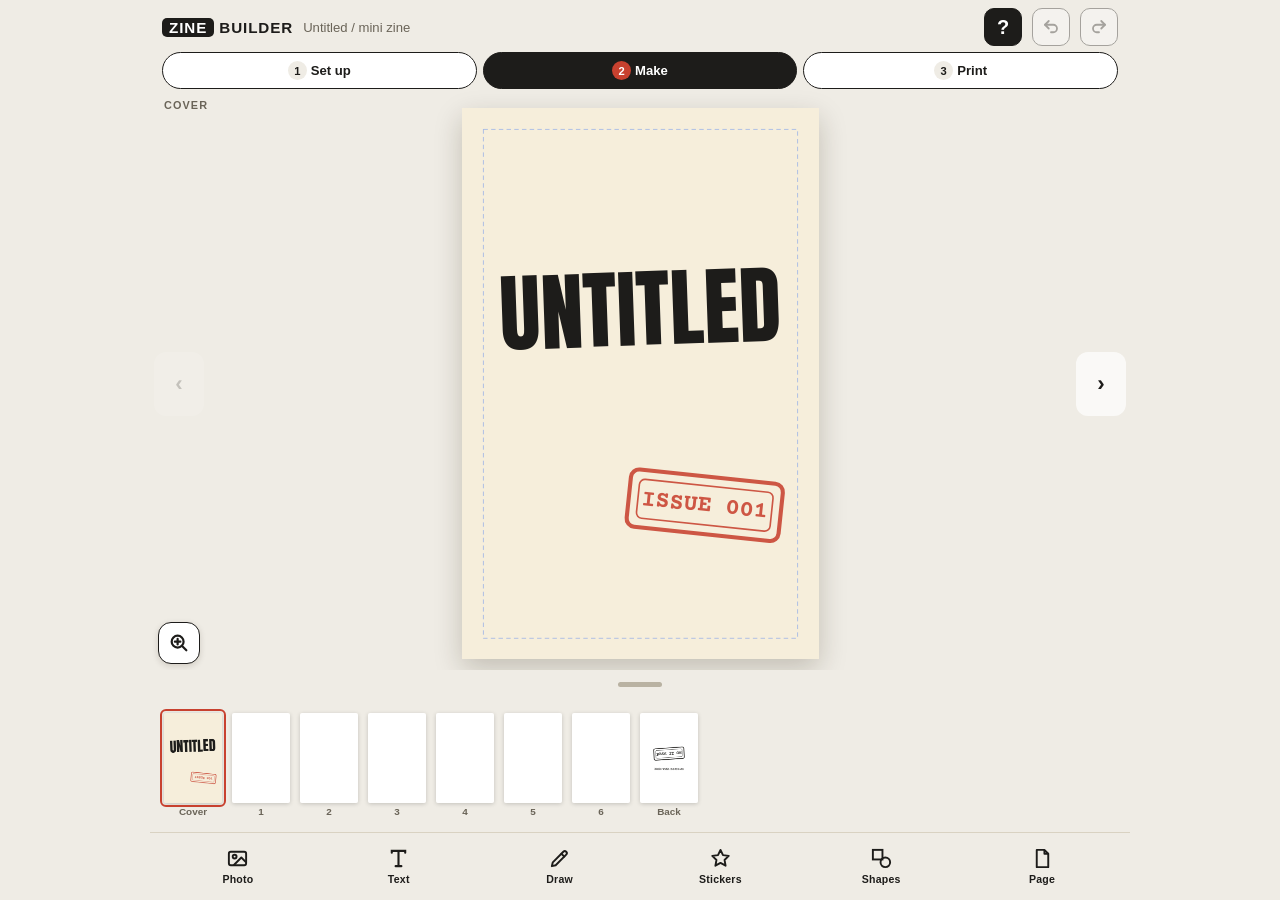
==== index.html @ a60e5468 "Zine: console grip, zoom, preflight sheet Co-Authored-By: Claude Sonnet 5.5 <noreply@anthropic.com> " ====
<!DOCTYPE html>
<html lang="en">
<head>
<meta charset="UTF-8">
<meta name="viewport" content="width=device-width, initial-scale=1.0, maximum-scale=1.0, viewport-fit=cover">
<title>Zine Builder: NOCIV.CO</title>
<meta name="description" content="Make a zine on your phone. Photos, words, drawings, stickers. Print it on one sheet and fold it, or make a stapled booklet. Free from NOCIV.CO.">
<style>
  @font-face { font-family: 'ZMarker'; src: url('fonts/permanentmarker.woff') format('woff'); font-display: swap; }
  @font-face { font-family: 'ZElite'; src: url('fonts/specialelite.woff') format('woff'); font-display: swap; }
  @font-face { font-family: 'ZCourier'; src: url('fonts/courierprime.woff') format('woff'); font-weight: 700; font-display: swap; }
  @font-face { font-family: 'ZRock'; src: url('fonts/rocksalt.woff') format('woff'); font-display: swap; }
  @font-face { font-family: 'ZAnton'; src: url('fonts/anton.woff') format('woff'); font-display: swap; }
  @font-face { font-family: 'ZBungee'; src: url('fonts/bungee.woff') format('woff'); font-display: swap; }
  @font-face { font-family: 'ZShrik'; src: url('fonts/shrikhand.woff') format('woff'); font-display: swap; }
  @font-face { font-family: 'ZAbril'; src: url('fonts/abrilfatface.woff') format('woff'); font-display: swap; }
  :root { --paper: #efece5; --note: #f8f4e8; --ink: #1d1c1a; --soft: #6a6458; --line: #d9d2c2; --red: #c8412f; --sel: #2d6cf6; }
  * { box-sizing: border-box; -webkit-tap-highlight-color: transparent; }
  html, body { margin: 0; height: 100%; overflow: hidden; background: var(--paper); color: var(--ink); }
  html { touch-action: pan-x pan-y; }
  body { font-family: -apple-system, BlinkMacSystemFont, "Helvetica Neue", Arial, sans-serif; -webkit-text-size-adjust: 100%; }
  button, input, textarea, select { font: inherit; color: inherit; }
  #app { display: flex; flex-direction: column; height: 100vh; height: 100dvh; max-width: 980px; margin: 0 auto; }

  header { display: flex; align-items: center; gap: 10px; padding: 8px 12px 6px; padding-top: max(8px, env(safe-area-inset-top)); }
  .brand { font-weight: 900; letter-spacing: .06em; font-size: 0.95rem; white-space: nowrap; }
  .brand span { background: var(--ink); color: #fff; padding: 1px 7px; border-radius: 5px; margin-right: 5px; }
  .ttl { flex: 1; min-width: 0; font-size: 0.82rem; color: var(--soft); white-space: nowrap; overflow: hidden; text-overflow: ellipsis; }
  .ic { width: 38px; height: 38px; border-radius: 10px; border: 1.5px solid var(--ink); background: #fff; display: grid; place-items: center; cursor: pointer; padding: 0; }
  .ic:disabled { opacity: .35; }
  .ic.q { font-weight: 900; font-size: 1.25rem; line-height: 1; background: var(--ink); color: #fff; }
  /* Learn: full screen help, opens from the ? at the top */
  .learn { position: fixed; inset: 0; z-index: 10000; background: var(--paper); display: flex; flex-direction: column; padding-top: env(safe-area-inset-top); }
  .learn[hidden] { display: none; }
  .lhead { display: flex; align-items: center; justify-content: space-between; gap: 10px; padding: 10px 14px; }
  .lhead h2 { margin: 0; font-size: 1.1rem; font-weight: 900; letter-spacing: .04em; text-transform: uppercase; }
  .lclose { border: 2px solid var(--ink); background: var(--ink); color: #fff; font-weight: 900; padding: 9px 16px; cursor: pointer; text-transform: uppercase; letter-spacing: .04em; }
  .ltabs { display: flex; gap: 6px; overflow-x: auto; padding: 0 14px 10px; scrollbar-width: none; }
  .ltabs::-webkit-scrollbar { display: none; }
  .ltabs button { flex: none; border: 1.5px solid var(--ink); background: #fff; border-radius: 999px; padding: 9px 14px; font-weight: 800; font-size: 0.85rem; cursor: pointer; white-space: nowrap; }
  .ltabs button[aria-selected="true"] { background: var(--ink); color: #fff; }
  .lbody { flex: 1; min-height: 0; overflow-y: auto; padding: 0 14px 24px; }
  .lbody .card { margin-bottom: 0; }
  .lbody h3 { margin: 0 0 6px; }
  .lbody .big { margin-top: 12px; }
  .ic svg { width: 18px; height: 18px; }

  .tabs { display: grid; grid-template-columns: repeat(3, 1fr); gap: 6px; padding: 0 12px 8px; }
  .tab { border: 1.5px solid var(--ink); background: #fff; border-radius: 999px; padding: 8px 4px; font-weight: 800; font-size: 0.82rem; cursor: pointer; }
  .tab b { display: inline-grid; place-items: center; width: 19px; height: 19px; border-radius: 50%; background: var(--paper); font-size: 0.7rem; margin-right: 4px; }
  .tab[aria-selected="true"] { background: var(--ink); color: #fff; }
  .tab[aria-selected="true"] b { background: var(--red); color: #fff; }

  .toolbar { display: grid; grid-template-columns: repeat(6, 1fr); gap: 5px; padding: 6px 10px 8px; padding-bottom: max(8px, env(safe-area-inset-bottom)); border-top: 1.5px solid var(--line); }
  .toolbar::-webkit-scrollbar, .row::-webkit-scrollbar, .thumbs::-webkit-scrollbar, .gmid::-webkit-scrollbar { display: none; }
  .tool { min-width: 0; display: flex; flex-direction: column; align-items: center; gap: 3px; padding: 7px 2px 6px; border-radius: 12px; border: 1.5px solid transparent; background: none; cursor: pointer; font-size: 0.66rem; font-weight: 800; letter-spacing: .02em; white-space: nowrap; }
  .tool svg { width: 23px; height: 23px; }
  .tool[aria-expanded="true"] { border-color: var(--ink); background: var(--ink); color: #fff; }

  /* the dock: same height whether it shows pages or a tool, so the page never jumps */
  .dock { flex: none; height: 134px; position: relative; }
  .drawer { position: absolute; inset: 0 8px 4px; background: var(--note); border-radius: 14px; box-shadow: 0 3px 12px rgba(40,30,10,.10); display: flex; flex-direction: column; overflow: hidden; }
  .drawer[hidden], .thumbs[hidden] { display: none; }
  .gbar { flex: none; display: flex; align-items: center; gap: 6px; padding: 8px 8px 6px; border-bottom: 1.5px dashed rgba(29,28,26,.22); }
  .gmid { flex: 1; min-width: 0; display: flex; gap: 6px; overflow-x: auto; scrollbar-width: none; }
  .gbtn { flex: none; border: 1.5px solid var(--ink); background: #fff; border-radius: 999px; padding: 6px 11px; font-weight: 800; font-size: 0.8rem; cursor: pointer; white-space: nowrap; }
  .gbtn i { font-style: normal; font-size: 0.62rem; margin-left: 2px; display: inline-block; transition: transform .15s; }
  .gbtn[aria-expanded="true"] { background: var(--ink); color: #fff; }
  .gbtn[aria-expanded="true"] i { transform: rotate(180deg); }
  .gttl { flex: 1; min-width: 0; font-size: 0.72rem; font-weight: 900; letter-spacing: .1em; text-transform: uppercase; padding-left: 4px; white-space: nowrap; overflow: hidden; text-overflow: ellipsis; }
  .gic { flex: none; width: 34px; height: 34px; border-radius: 50%; border: 1.5px solid var(--ink); background: #fff; display: grid; place-items: center; cursor: pointer; padding: 0; font-weight: 900; font-size: 0.95rem; }
  .gic.go { background: var(--red); border-color: var(--red); color: #fff; }
  .gic.warn { border-color: var(--red); color: var(--red); }
  .gic svg { width: 17px; height: 17px; }
  .gbody { flex: 1; min-height: 0; display: flex; flex-direction: column; justify-content: center; }
  .gbody .row { padding: 2px 12px; }
  .gbody .dlabel { margin: 5px 0 0; text-transform: none; letter-spacing: 0; font-weight: 700; font-size: 0.74rem; }
  .dlabel { font-size: 0.66rem; font-weight: 800; letter-spacing: .1em; text-transform: uppercase; color: var(--soft); padding: 0 12px; margin: 2px 0 5px; }
  .row { display: flex; gap: 7px; overflow-x: auto; padding: 0 12px 8px; scrollbar-width: none; align-items: center; }
  .chip { flex: none; border: 1.5px solid var(--ink); background: #fff; border-radius: 999px; padding: 8px 13px; font-weight: 700; font-size: 0.84rem; cursor: pointer; white-space: nowrap; }
  .chip[aria-pressed="true"] { background: var(--ink); color: #fff; }
  .chip.go { background: var(--red); border-color: var(--red); color: #fff; }
  .chip.warn { border-color: var(--red); color: var(--red); }
  .dot { flex: none; width: 34px; height: 34px; border-radius: 50%; border: 2px solid #fff; box-shadow: 0 0 0 1.5px var(--line); cursor: pointer; padding: 0; }
  .dot[aria-pressed="true"] { box-shadow: 0 0 0 2.5px var(--ink); }
  .dot.custom { position: relative; overflow: hidden; background: conic-gradient(red, yellow, lime, cyan, blue, magenta, red); }
  .dot.custom input { position: absolute; inset: 0; opacity: 0; width: 100%; height: 100%; cursor: pointer; }
  .tile { flex: none; width: 66px; height: 66px; border-radius: 12px; border: 1.5px solid var(--line); background: #fff; display: grid; place-items: center; cursor: pointer; padding: 4px; }
  .tile canvas { width: 56px; height: 56px; }
  .tile[aria-pressed="true"] { border-color: var(--ink); }
  .ta { margin: 0 12px; display: block; width: calc(100% - 24px); height: 66px; min-height: 0; resize: none; border: 1.5px solid var(--ink); border-radius: 10px; padding: 9px 11px; font-size: 16px; background: #fff; }
  .wide-in { width: 230px !important; }
  .lbl-in { flex: none; width: 150px; border: 1.5px solid var(--ink); border-radius: 999px; padding: 7px 12px; font-size: 16px; background: #fff; }

  .stage { flex: 1; min-height: 0; position: relative; display: grid; place-items: center; padding: 6px 46px; }
  .pagewrap { position: relative; touch-action: none; box-shadow: 0 10px 28px rgba(40,30,10,.22); border-radius: 2px; background: #fff; }
  .pagewrap canvas { display: block; width: 100%; height: 100%; }
  .nav { position: absolute; top: 50%; transform: translateY(-50%); width: 38px; height: 64px; border: none; background: rgba(255,255,255,.7); border-radius: 12px; cursor: pointer; font-size: 1.4rem; font-weight: 900; color: var(--ink); }
  .nav:disabled { opacity: .2; }
  .nav.prev { left: 4px; } .nav.next { right: 4px; }
  .pname { position: absolute; top: 2px; left: 14px; font-size: 0.68rem; font-weight: 800; letter-spacing: .1em; color: var(--soft); text-transform: uppercase; }
  #sel { position: absolute; border: 1.5px dashed var(--sel); pointer-events: none; transform-origin: center; }
  #sel[hidden] { display: none; }
  #sel i { position: absolute; width: 26px; height: 26px; border-radius: 50%; background: #fff; border: 2px solid var(--sel); pointer-events: auto; touch-action: none; }
  #sel .hs { right: -14px; bottom: -14px; cursor: nwse-resize; }
  #sel .hr { left: 50%; top: -40px; margin-left: -13px; cursor: grab; }
  #sel .hr::after { content: ''; position: absolute; left: 11px; top: 24px; width: 1.5px; height: 14px; background: var(--sel); }
  .drawing .pagewrap { outline: 3px solid var(--red); }

  .thumbs { position: absolute; inset: 0; display: flex; align-items: center; gap: 10px; overflow-x: auto; padding: 0 14px; scrollbar-width: none; }
  .th { flex: none; display: flex; flex-direction: column; align-items: center; gap: 3px; cursor: pointer; border: none; background: none; padding: 0; }
  .th canvas { width: 58px; height: auto; max-height: 96px; border-radius: 2px; box-shadow: 0 1px 4px rgba(0,0,0,.18); outline: 2px solid transparent; outline-offset: 2px; }
  .th[aria-current="true"] canvas { outline-color: var(--red); }
  .th span { font-size: 0.62rem; font-weight: 800; color: var(--soft); }

  .panel { flex: 1; min-height: 0; overflow-y: auto; padding: 4px 12px 30px; }
  .card { background: var(--note); border-radius: 14px; padding: 16px; margin-bottom: 14px; box-shadow: 0 3px 12px rgba(40,30,10,.08); }
  .card h3 { margin: 0 0 10px; font-size: 0.85rem; letter-spacing: .08em; text-transform: uppercase; }
  .fmt { display: grid; gap: 10px; }
  .fmtbtn { text-align: left; border: 1.5px solid var(--line); background: #fff; border-radius: 12px; padding: 12px 14px; cursor: pointer; }
  .fmtbtn b { display: block; font-size: 0.95rem; }
  .fmtbtn span { font-size: 0.84rem; color: var(--soft); }
  .fmtbtn[aria-pressed="true"] { border-color: var(--ink); box-shadow: inset 0 0 0 1.5px var(--ink); }
  .field { margin-top: 10px; }
  .field label { display: block; font-size: 0.75rem; font-weight: 800; margin-bottom: 4px; }
  .field input { width: 100%; border: 1.5px solid var(--ink); border-radius: 10px; padding: 10px 12px; font-size: 16px; background: #fff; }
  .wide { display: flex; flex-wrap: wrap; gap: 8px; margin-top: 10px; }
  .big { width: 100%; border: none; border-radius: 12px; background: var(--red); color: #fff; font-weight: 900; letter-spacing: .06em; padding: 15px; font-size: 0.95rem; cursor: pointer; text-transform: uppercase; margin-top: 10px; box-shadow: 0 4px 12px rgba(200,65,47,.25); }
  .big:disabled { opacity: .55; }
  .muted { font-size: 0.84rem; color: var(--soft); line-height: 1.45; }
  .lulusteps a { color: var(--ink); font-weight: 700; }
  ol.steps { padding-left: 20px; margin: 6px 0 0; font-size: 0.9rem; line-height: 1.45; }
  ol.steps li { margin-bottom: 7px; }
  .bfig { display: block; width: 100%; height: auto; margin: 12px 0 6px; border-radius: 10px; }
  .bind[hidden] { display: none; }
  #bindTabs { margin-top: 6px; }
  .sheets { display: grid; gap: 10px; }
  .sheets figure { margin: 0; }
  .sheets canvas { width: 100%; height: auto; background: #fff; box-shadow: 0 2px 8px rgba(0,0,0,.15); }
  .sheets figcaption { font-size: 0.75rem; font-weight: 800; color: var(--soft); margin-top: 4px; }
  .file { display: flex; align-items: center; gap: 10px; background: #fff; border: 1px solid var(--line); border-radius: 10px; padding: 8px 8px 8px 12px; margin-top: 8px; }
  .file span { flex: 1; font-size: 0.88rem; font-weight: 700; }
  .file button { border: none; border-radius: 8px; background: var(--ink); color: #fff; font-weight: 900; font-size: 0.78rem; padding: 10px 14px; cursor: pointer; text-transform: uppercase; }
  .toast { position: fixed; left: 50%; bottom: 90px; transform: translateX(-50%); background: var(--ink); color: #fff; padding: 9px 16px; border-radius: 999px; font-size: 0.85rem; font-weight: 700; z-index: 20; pointer-events: none; }
  [hidden] { display: none !important; }
  @media (min-width: 760px) { .stage { padding: 10px 70px; } .nav { width: 50px; } }




/*NV-CSS-START nociv shared: console grip, slide-up sheets, press feel (one source, copied into each tool)*/
:root{--nv-ease:cubic-bezier(.2,.8,.2,1);--nv-spring:cubic-bezier(.34,1.4,.5,1)}
.nv-grip{position:sticky;top:0;z-index:6;height:28px;flex:none;display:grid;place-items:center;touch-action:none;cursor:grab;background:inherit;-webkit-tap-highlight-color:transparent}
.nv-grip::before{content:"";width:44px;height:5px;border-radius:3px;background:#b9b2a2;transition:transform .2s var(--nv-spring),background .2s}
.nv-grip:active::before{transform:scaleX(1.25);background:#1a1a1a}
.nv-sheet{position:fixed;inset:0;z-index:20000;display:flex;flex-direction:column;justify-content:flex-end;pointer-events:none}
.nv-sheet .nv-scrim{position:absolute;inset:0;background:rgba(20,18,12,.38);opacity:0;transition:opacity .25s}
.nv-sheet .nv-card{position:relative;background:#f8f4e8;color:#1a1a1a;border-top:3px solid #1a1a1a;border-radius:22px 22px 0 0;padding:6px 16px calc(18px + env(safe-area-inset-bottom));max-height:86dvh;overflow-y:auto;overscroll-behavior:contain;transform:translateY(105%);transition:transform .4s var(--nv-spring);box-shadow:0 -10px 30px rgba(0,0,0,.22);font-family:inherit}
.nv-sheet.on{pointer-events:auto}.nv-sheet.on .nv-scrim{opacity:1}.nv-sheet.on .nv-card{transform:none}
.nv-sheet .nv-grab{width:44px;height:5px;border-radius:3px;background:#b9b2a2;margin:6px auto 10px;touch-action:none}
.nv-sheet h3{margin:0 0 10px;font-size:1.05rem;letter-spacing:.08em;text-transform:uppercase}
.nv-row{display:flex;flex-wrap:wrap;gap:8px 10px;align-items:flex-start;padding:10px 0;border-top:1.5px dashed rgba(29,28,26,.2)}
.nv-row:first-of-type{border-top:0}
.nv-row i{flex:none;width:22px;height:22px;border-radius:50%;display:grid;place-items:center;font-style:normal;font-weight:900;font-size:.8rem;color:#fff;background:#3f8a4a}
.nv-row.warn i{background:#c8412f}
.nv-row div{flex:1 1 calc(100% - 40px);min-width:0;font-size:.9rem;line-height:1.35}
.nv-row button{flex:none;margin-left:32px;width:auto!important;padding:8px 12px!important;font-size:.8rem!important;font-weight:900;border:2px solid #1a1a1a;background:#fff;color:#1a1a1a;cursor:pointer}
@media (prefers-reduced-motion:reduce){.nv-sheet .nv-card,.nv-grip::before{transition:none}}
/*NV-CSS-END*/

/*NV-ZINE-CSS-START*/
#nvdock{flex:none;background:var(--paper);position:relative}
#nvdock .nv-grip{background:var(--paper)}
#nvdock .dock{transition:height .42s var(--nv-spring),opacity .25s;overflow:hidden}
#nvdock .toolbar{transition:max-height .42s var(--nv-spring),padding .42s var(--nv-spring),opacity .25s;max-height:110px;overflow:hidden}
html.cdown #nvdock .dock{height:0;opacity:0;pointer-events:none}
html.cdown #nvdock .toolbar{max-height:0;padding-top:0;padding-bottom:0;opacity:0;border-top-width:0;pointer-events:none}
.pagewrap{transition:transform .38s var(--nv-ease)}
.stage.nvz{overflow:hidden}
#nvZoom{position:absolute;left:8px;bottom:6px;z-index:5;width:42px;height:42px;border-radius:13px;border:1.5px solid var(--ink);background:#fff;color:var(--ink);display:grid;place-items:center;padding:0;cursor:pointer;box-shadow:0 2px 6px rgba(40,30,10,.15);transition:transform .18s var(--nv-spring)}
#nvZoom:active{transform:scale(.9)}#nvZoom svg{width:22px;height:22px}
/*NV-ZINE-CSS-END*/

</style>
</head>
<body>
<div id="app">
  <header>
    <div class="brand"><span>ZINE</span>BUILDER</div>
    <div class="ttl" id="ttl"></div>
    <button class="ic q" id="learnBtn" aria-label="Learn: how the zine builder works" title="Learn">?</button>
    <button class="ic" id="undo" aria-label="Undo"><svg viewBox="0 0 24 24" fill="none" stroke="currentColor" stroke-width="2.4" stroke-linecap="round" stroke-linejoin="round"><path d="M9 14L4 9l5-5"/><path d="M4 9h11a5 5 0 010 10h-3"/></svg></button>
    <button class="ic" id="redo" aria-label="Redo"><svg viewBox="0 0 24 24" fill="none" stroke="currentColor" stroke-width="2.4" stroke-linecap="round" stroke-linejoin="round"><path d="M15 14l5-5-5-5"/><path d="M20 9H9a5 5 0 000 10h3"/></svg></button>
  </header>
  <div class="learn" id="learn" hidden role="dialog" aria-modal="true" aria-labelledby="learnTitle">
    <div class="lhead"><h2 id="learnTitle">How it works</h2><button class="lclose" id="learnClose" type="button">Done</button></div>
    <div class="ltabs" id="ltabs" role="tablist"></div>
    <div class="lbody" id="lbody"></div>
  </div>
  <nav class="tabs" role="tablist">
    <button class="tab" role="tab" data-step="setup" aria-selected="false"><b>1</b>Set up</button>
    <button class="tab" role="tab" data-step="make" aria-selected="true"><b>2</b>Make</button>
    <button class="tab" role="tab" data-step="print" aria-selected="false"><b>3</b>Print</button>
  </nav>

  <!-- MAKE -->
  <div id="makeView" style="display:contents">
    <div class="stage" id="stage">
      <span class="pname" id="pname"></span>
      <button class="nav prev" id="prev" aria-label="Previous page">&lsaquo;</button>
      <div class="pagewrap" id="pagewrap"><canvas id="page"></canvas><div id="sel" hidden><i class="hr" data-h="rot"></i><i class="hs" data-h="scale"></i></div></div>
      <button class="nav next" id="next" aria-label="Next page">&rsaquo;</button>
    </div>
    <div class="dock" id="dock">
      <div class="thumbs" id="thumbs"></div>
      <div class="drawer" id="drawer" hidden></div>
    </div>
    <div class="toolbar" id="toolbar"></div>
  </div>

  <!-- SET UP -->
  <div class="panel" id="setupView" hidden>
    <div class="card">
      <h3>What kind of zine?</h3>
      <div class="fmt">
        <button class="fmtbtn" data-fmt="mini"><b>Mini zine</b><span>One sheet of paper, 8 little pages, one cut, no staples. The classic.</span></button>
        <button class="fmtbtn" data-fmt="booklet"><b>Booklet</b><span>Bigger half-letter pages, folded and stapled. 8 to 24 pages.</span></button>
      </div>
      <div id="countBox" hidden>
        <div class="field"><label>Pages</label></div>
        <div class="wide" id="counts"></div>
      </div>
    </div>
    <div class="card">
      <h3>About it</h3>
      <div class="field"><label for="fTitle">Title</label><input id="fTitle" maxlength="60" placeholder="Untitled"></div>
      <div class="field"><label for="fNum">Issue number</label><input id="fNum" maxlength="10" placeholder="001"></div>
      <div class="field"><label for="fBy">By</label><input id="fBy" maxlength="60" placeholder="Your name"></div>
      <div class="field"><label for="fLink">Your link or @ (for the QR code on the back)</label><input id="fLink" maxlength="200" placeholder="@yourname or yoursite.com" autocapitalize="off" autocomplete="off"></div>
      <p class="muted">Your zine saves on this phone by itself. Save a copy to move it to another device.</p>
      <div class="wide">
        <button class="chip" id="saveCopy">Save a copy</button>
        <label class="chip" style="position:relative;overflow:hidden">Open a copy<input type="file" id="openCopy" accept=".json,application/json" style="position:absolute;inset:0;opacity:0"></label>
        <button class="chip warn" id="fresh">Start a new zine</button>
      </div>
    </div>
    <button class="big" data-goto="make">Start making &rarr;</button>
  </div>

  <!-- PRINT -->
  <div class="panel" id="printView" hidden>
    <div class="card">
      <h3>Your print sheet</h3>
      <div class="sheets" id="sheets"></div>
      <p class="muted" id="emptyWarn"></p>
    </div>
    <div class="card">
      <h3>Get the files</h3>
      <button class="big" id="make">Make my PDF</button>
      <p class="muted" id="working" hidden>Putting your pages together...</p>
      <div id="files"></div>
      <p class="muted">Print at <b>100%</b> or <b>Actual size</b>, not "Fit to page".</p>
    </div>
    <div class="card">
      <h3>Each page as its own file</h3>
      <p class="muted">PNG pictures at 300 dots per inch. Good for posting, sharing, or a print shop. Want just the cover? Save the cover.</p>
      <div id="pageFiles"></div>
      <button class="big" id="allPages" style="background:var(--ink)">Save every page</button>
    </div>
    <div class="card" id="shareCard">
      <h3>Share what you made</h3>
      <p class="muted">Send your cover to a friend or post it anywhere. No hashtags, no tracking.</p>
      <label style="display:flex;gap:10px;align-items:center;font-weight:700;margin:8px 0"><input type="checkbox" id="shareMark" checked style="width:22px;height:22px"> Add "Made with nociv.co" and the link</label>
      <button class="big" id="shareBtn">Share my zine</button>
      <p class="muted" id="shareMsg" aria-live="polite"></p>
    </div>
    <div class="card" id="luluCard">
      <h3>Print on demand (Lulu)</h3>
      <p class="muted">Lulu prints and ships for you. They want two PDFs: the inside pages one by one, and the cover as one spread (back cover + front cover). Both get 1/8 in extra edge (bleed) on every side so nothing white shows after they trim.</p>
      <button class="big" id="luluMake" style="background:var(--ink)">Make Lulu files</button>
      <div id="luluFiles"></div>
      <p class="muted">Keep words at least 1/2 in from the edges. Mini zines are too small for Lulu, use the booklet.</p>
      <p class="muted"><b>Cost:</b> color digest booklets start around $4.30 a copy, plus shipping. About 3 to 5 business days to print. Your exact price depends on your page count, check it on Lulu's price calculator. Prices change.</p>
      <a class="big" href="https://www.lulu.com/pricing" target="_blank" rel="noopener" style="display:block;text-align:center;text-decoration:none;box-sizing:border-box">Check my price on Lulu</a>
      <ol class="steps lulusteps">
        <li>Make your Lulu files above and save both PDFs.</li>
        <li>Go to <a href="https://www.lulu.com/create/booklets" target="_blank" rel="noopener">lulu.com booklets</a>, make a free account and start a print book.</li>
        <li>Pick <b>5.5 x 8.5 in (digest)</b>, <b>saddle stitch</b>, and color or black and white to match your zine.</li>
        <li>Upload the inside pages PDF, then the cover PDF. Lulu checks them and tells you if anything needs fixing.</li>
        <li>Order one copy for yourself first. Check it, then order more or share your Lulu link.</li>
      </ol>
    </div>
    <div class="card">
      <h3>How to fold it</h3>
      <ol class="steps" id="foldSteps"></ol>
    </div>
    <div class="card" id="bindCard">
      <h3>How to bind it</h3>
      <p class="muted" id="bindMini" hidden>A mini zine holds itself together, no binding needed. Want it to stay shut in a pocket? Use the hair tie way below, or wrap a strip of tape around the spine.</p>
      <div class="wide" id="bindTabs">
        <button class="chip" data-b="staple" aria-pressed="true">Staples</button>
        <button class="chip" data-b="thread" aria-pressed="false">Needle + thread</button>
        <button class="chip" data-b="five" aria-pressed="false">5 hole stitch</button>
        <button class="chip" data-b="band" aria-pressed="false">Hair tie</button>
      </div>
      <div class="bind" data-b="staple">
        <svg class="bfig" viewBox="0 0 320 170" role="img" aria-label="Open zine face down on cardboard, a stapler opened flat stapling through the fold">
          <rect width="320" height="170" fill="#efe9da"/><rect x="20" y="22" width="280" height="132" fill="#c9a77c"/>
          <rect x="60" y="34" width="200" height="108" fill="#fff" stroke="#1d1c1a" stroke-width="2"/><path d="M160 34 V142" stroke="#1d1c1a" stroke-width="2" stroke-dasharray="5 4"/>
          <g stroke="#c8412f" stroke-width="4"><path d="M160 52 v14"/><path d="M160 110 v14"/></g>
          <path d="M150 8 h70 v12 h-70 z" fill="#1d1c1a"/><path d="M160 20 v20" stroke="#1d1c1a" stroke-width="2" stroke-dasharray="3 3"/>
          <g font-family="Helvetica,Arial,sans-serif" font-size="11" font-weight="700" fill="#1d1c1a"><text x="226" y="18">Stapler opened flat</text><text x="24" y="166">Cardboard under it</text><text x="172" y="64" fill="#c8412f">1 in from the top</text><text x="172" y="122" fill="#c8412f">1 in from the bottom</text></g>
        </svg>
        <ol class="steps">
          <li>Fold the stack and open it back up. Lay it face down, open flat, on a piece of cardboard or a folded towel.</li>
          <li><b>Long reach stapler?</b> Close the book over the arm, line the fold up under the head and staple. Done.</li>
          <li><b>Regular stapler:</b> open it all the way so it lies flat (most swing open). Push 2 staples straight down through the fold into the cardboard, about 1 in from the top and the bottom.</li>
          <li>Peel it off the cardboard. Inside the book, press each staple leg flat toward the middle with the back of a spoon or a butter knife.</li>
          <li>More than about 8 sheets? Staples may not reach. Use needle and thread instead.</li>
        </ol>
        <p class="muted">You need: a stapler, cardboard. Usually free, it is already in a drawer.</p>
      </div>
      <div class="bind" data-b="thread" hidden>
        <svg class="bfig" viewBox="0 0 320 170" role="img" aria-label="Three holes on the fold, thread path numbered">
          <rect width="320" height="170" fill="#efe9da"/><rect x="60" y="14" width="200" height="142" fill="#fff" stroke="#1d1c1a" stroke-width="2"/><path d="M160 14 V156" stroke="#1d1c1a" stroke-width="1.5" stroke-dasharray="5 4"/>
          <g fill="#1d1c1a"><circle cx="160" cy="36" r="4"/><circle cx="160" cy="85" r="4"/><circle cx="160" cy="134" r="4"/></g>
          <path d="M166 85 C 200 85, 200 36, 166 36" fill="none" stroke="#c8412f" stroke-width="2.5"/><path d="M154 36 C 120 36, 120 134, 154 134" fill="none" stroke="#2d4fd6" stroke-width="2.5" stroke-dasharray="6 3"/><path d="M166 134 C 200 134, 200 85, 166 85" fill="none" stroke="#c8412f" stroke-width="2.5"/>
          <g font-family="Helvetica,Arial,sans-serif" font-size="11" font-weight="700"><text x="66" y="30" fill="#1d1c1a">A</text><text x="66" y="89" fill="#1d1c1a">B</text><text x="66" y="138" fill="#1d1c1a">C</text><text x="198" y="60" fill="#c8412f">outside</text><text x="88" y="100" fill="#2d4fd6">inside</text></g>
        </svg>
        <ol class="steps">
          <li>Open the folded stack. Make 3 holes on the fold from the inside with a pushpin or a needle: one in the middle (B), one about 1 in from the top (A), one about 1 in from the bottom (C).</li>
          <li>Thread a needle with thread about 3 times as long as the spine. Embroidery thread, dental floss or string all work. No knot.</li>
          <li>From the inside, go out through the middle hole B. Leave a 3 in tail inside.</li>
          <li>Outside, go back in through the top hole A.</li>
          <li>Inside, skip past B and go out through the bottom hole C.</li>
          <li>Outside, go back in through the middle hole B. Make sure the needle comes out on the other side of the long inside stitch from your tail.</li>
          <li>Pull it snug, not tight. Tie the two ends in a double knot around the long inside stitch. Trim.</li>
        </ol>
        <p class="muted">You need: a needle, thread, a pushpin. Works for thick zines that staples will not get through.</p>
      </div>
      <div class="bind" data-b="five" hidden>
        <svg class="bfig" viewBox="0 0 320 170" role="img" aria-label="Five holes along the fold">
          <rect width="320" height="170" fill="#efe9da"/><rect x="60" y="14" width="200" height="142" fill="#fff" stroke="#1d1c1a" stroke-width="2"/><path d="M160 14 V156" stroke="#1d1c1a" stroke-width="1.5" stroke-dasharray="5 4"/>
          <g fill="#1d1c1a"><circle cx="160" cy="30" r="4"/><circle cx="160" cy="57" r="4"/><circle cx="160" cy="85" r="4"/><circle cx="160" cy="113" r="4"/><circle cx="160" cy="140" r="4"/></g>
          <g font-family="Helvetica,Arial,sans-serif" font-size="11" font-weight="700" fill="#1d1c1a"><text x="172" y="34">1</text><text x="172" y="61">2</text><text x="172" y="89">3 middle</text><text x="172" y="117">4</text><text x="172" y="144">5</text></g>
        </svg>
        <ol class="steps">
          <li>For taller zines. Make 5 evenly spaced holes on the fold: the middle (3), one near each end (1 and 5), one halfway between (2 and 4).</li>
          <li>Thread a needle with thread about 4 times as long as the spine. No knot.</li>
          <li>From the inside, go out through the middle hole 3. Leave a 3 in tail inside.</li>
          <li>Outside, go in through 4. Inside, go out through 5.</li>
          <li>Outside, go back in through 4. Inside, skip past 3 and go out through 2.</li>
          <li>Outside, go in through 1. Inside, go out through 2 again.</li>
          <li>Outside, go back in through the middle hole 3, on the other side of the long inside stitch from your tail.</li>
          <li>Pull snug, tie the two ends in a double knot around the long inside stitch, trim. The whole spine is stitched on the outside.</li>
        </ol>
      </div>
      <div class="bind" data-b="band" hidden>
        <svg class="bfig" viewBox="0 0 320 170" role="img" aria-label="Hair tie inside the center fold and around the outside of the spine">
          <rect width="320" height="170" fill="#efe9da"/><rect x="60" y="14" width="200" height="142" fill="#fff" stroke="#1d1c1a" stroke-width="2"/><path d="M160 14 V156" stroke="#1d1c1a" stroke-width="1.5" stroke-dasharray="5 4"/>
          <path d="M160 6 V164" stroke="#c8412f" stroke-width="5" stroke-linecap="round"/><path d="M160 6 Q150 2 146 10 M160 164 Q150 168 146 160" fill="none" stroke="#c8412f" stroke-width="5" stroke-linecap="round"/>
          <g font-family="Helvetica,Arial,sans-serif" font-size="11" font-weight="700" fill="#1d1c1a"><text x="174" y="80">hair tie</text><text x="174" y="94">down the</text><text x="174" y="108">middle, around</text><text x="174" y="122">the outside</text></g>
        </svg>
        <ol class="steps">
          <li>Fold the stack. Open it to the middle page.</li>
          <li>Lay a hair tie or a rubber band down the center fold.</li>
          <li>Stretch it over the top and bottom edges of the spine and let it snap around the outside of the spine.</li>
          <li>Close the book. The band holds every page. Take it off to read it flat or swap pages.</li>
        </ol>
        <p class="muted">You need: a hair tie or a rubber band. Good for mini zines and thin booklets.</p>
      </div>
    </div>

  </div>
</div>
<input type="file" id="photoIn" accept="image/*" hidden>

<script src="qr.js"></script>
<script src="crop.js"></script>
<script>
(function () {
  'use strict';
  var $ = function (id) { return document.getElementById(id); };
  // The page itself never zooms (the zine page has its own pinch), so nobody gets stuck zoomed in.
  document.addEventListener('gesturestart', function (e) { e.preventDefault(); }, { passive: false });
  document.addEventListener('gesturechange', function (e) { e.preventDefault(); }, { passive: false });
  var R = 4.25 / 2.75; // page height / width. Same shape for mini (2.75 x 4.25) and booklet (5.5 x 8.5)

  // =========================================================
  // FONTS, COLORS, LISTS
  // =========================================================
  var SYS = '-apple-system, BlinkMacSystemFont, "Helvetica Neue", Arial, sans-serif';
  var FONTS = {
    tall: { n: 'Tall', css: 'ZAnton', lh: 1.04 },
    marker: { n: 'Marker', css: 'ZMarker', lh: 1.12 },
    type: { n: 'Typewriter', css: 'ZElite', lh: 1.2 },
    courier: { n: 'Courier', css: 'ZCourier', w: '700', lh: 1.15 },
    hand: { n: 'Scrawl', css: 'ZRock', lh: 1.55 },
    block: { n: 'Block', css: 'ZBungee', lh: 1.05 },
    retro: { n: 'Retro', css: 'ZShrik', lh: 1.15 },
    fancy: { n: 'Fancy', css: 'ZAbril', lh: 1.08 },
    plain: { n: 'Plain', css: SYS, w: '800', lh: 1.1 },
    // Regular book type. Uses the book serif already on the phone (Iowan Old Style or Palatino on iPhone, Georgia elsewhere).
    book: { n: 'Book', css: '"Iowan Old Style", Palatino, "Palatino Linotype", Georgia, serif', lh: 1.42 }
  };
  var RANSOM = ['tall', 'marker', 'type', 'courier', 'block', 'retro', 'fancy', 'plain'];
  var INKS = ['#1d1c1a', '#ffffff', '#c8412f', '#2d4fd6', '#2f7a4b', '#f2c230', '#ff4fb4', '#f2994a', '#8a8478'];
  var PAPERS = [['#ffffff', 'White'], ['#f6eedb', 'Cream'], ['#e6e2d8', 'Newsprint'], ['#c9a77c', 'Kraft'], ['#f4c6c6', 'Pink'], ['#f3df7a', 'Yellow'], ['#bcd8e8', 'Sky'], ['#1a1918', 'Black']];
  var TEXTURES = [['none', 'Plain'], ['grid', 'Grid'], ['lined', 'Lined'], ['dots', 'Dots'], ['grain', 'Grain']];
  var STICKERS = [['tape', 'Tape', 0.26], ['washi', 'Washi', 0.22], ['burst', 'Burst', 1], ['stamp', 'Stamp', 0.42], ['arrow', 'Arrow', 0.55], ['circle', 'Circle it', 0.62], ['squiggle', 'Underline', 0.2], ['star', 'Star', 1], ['sparkle', 'Sparkle', 1], ['heart', 'Heart', 0.9], ['xmark', 'X', 1], ['smile', 'Smile', 1], ['barcode', 'Barcode', 0.45], ['staple', 'Staple', 0.22], ['dotblob', 'Dots', 1]];
  var LABELS = ['NEW', 'FREE', 'YES', 'WOW', 'DIY', 'PASS IT ON', 'HANDMADE', 'LIMITED', 'NO ADS', 'LOCAL'];
  var LAYOUTS = [
    ['Full photo', function () { return [{ t: 'slot', x: 0.5, y: R / 2, w: 1, ar: R, rot: 0 }]; }],
    ['Photo and words', function () { return [{ t: 'slot', x: 0.5, y: R * 0.36, w: 0.84, ar: 0.95, rot: 0 }, { t: 'text', str: 'write something here', font: 'type', size: 0.065, color: '#1d1c1a', align: 'center', style: 'plain', bg: '#f2c230', x: 0.5, y: R * 0.8, w: 0.82, rot: 0 }]; }],
    ['Two photos', function () { return [{ t: 'slot', x: 0.5, y: R * 0.27, w: 0.8, ar: 0.6, rot: -2 }, { t: 'slot', x: 0.5, y: R * 0.72, w: 0.8, ar: 0.6, rot: 2 }]; }],
    ['Collage', function () { return [{ t: 'slot', x: 0.36, y: R * 0.27, w: 0.56, ar: 0.8, rot: -5 }, { t: 'slot', x: 0.64, y: R * 0.53, w: 0.56, ar: 0.8, rot: 4 }, { t: 'slot', x: 0.4, y: R * 0.8, w: 0.5, ar: 0.7, rot: -3 }, { t: 'sticker', kind: 'tape', ar: 0.26, x: 0.36, y: R * 0.1, w: 0.36, rot: -8, color: '#1d1c1a' }, { t: 'sticker', kind: 'tape', ar: 0.26, x: 0.7, y: R * 0.37, w: 0.36, rot: 10, color: '#1d1c1a' }]; }],
    ['Photo book (3)', function () { var h = 0.42, g = 0.045, tot = 3 * h + 2 * g, y0 = (R - tot) / 2 + h / 2; return [0, 1, 2].map(function (i) { return { t: 'slot', x: 0.5, y: y0 + i * (h + g), w: 0.6, ar: 0.7, rot: 0, frame: 'white' }; }); }],
    ['Big words', function () { return [{ t: 'text', str: 'BIG WORDS GO HERE', font: 'tall', size: 0.2, color: '#1d1c1a', align: 'left', style: 'plain', bg: '#f2c230', x: 0.5, y: R * 0.42, w: 0.86, rot: 0 }, { t: 'sticker', kind: 'squiggle', ar: 0.2, x: 0.45, y: R * 0.78, w: 0.6, rot: 0, color: '#c8412f' }]; }],
    ['Notes page', function () { return [{ t: 'text', str: 'Dear reader,\n\nwrite your story, a recipe, a list, a rant. Whatever is on your mind.', font: 'type', size: 0.06, color: '#1d1c1a', align: 'left', style: 'plain', bg: '#f2c230', x: 0.5, y: R * 0.4, w: 0.8, rot: 0 }]; }]
  ];
  var SHAPES = [['rect', 'Block', 0.62], ['circle', 'Circle', 1], ['scrap', 'Torn paper', 0.72], ['line', 'Line', 0.025]];

  // =========================================================
  // STATE + STORAGE
  // =========================================================
  var Z = null, images = {}, imgEls = {}, cur = 0, selId = null, step = 'make', tool = null;
  var hist = [], fut = [], drawing = null, ink = '#1d1c1a', pen = 0.008, safeGuide = true;
  function uid() { return Math.random().toString(36).slice(2, 10); }
  function seed() { return Math.floor(Math.random() * 1e9); }
  function blankPage(i, n) { return { id: uid(), bg: i === 0 ? '#f6eedb' : '#ffffff', tex: 'none', els: [] }; }
  function newZine(fmt, count) {
    var n = fmt === 'mini' ? 8 : count || 8, z = { v: 3, title: 'Untitled', num: '001', by: '', fmt: fmt, pages: [] };
    for (var i = 0; i < n; i++) z.pages.push(blankPage(i, n));
    z.pages[0].els.push({ id: uid(), t: 'text', str: 'UNTITLED', font: 'tall', size: 0.24, color: '#1d1c1a', align: 'center', style: 'plain', bg: '#f2c230', x: 0.5, y: R * 0.38, w: 0.86, rot: -2, seed: seed() });
    z.pages[0].els.push({ id: uid(), t: 'sticker', kind: 'stamp', label: 'ISSUE 001', color: '#c8412f', x: 0.68, y: R * 0.72, w: 0.46, ar: 0.42, rot: 6, seed: seed() });
    z.pages[n - 1].els.push({ id: uid(), t: 'sticker', kind: 'stamp', kit: 'pass', label: 'PASS IT ON', color: '#1d1c1a', x: 0.5, y: R * 0.45, w: 0.56, ar: 0.42, rot: -4, seed: seed() });
    z.pages[n - 1].els.push({ id: uid(), t: 'text', str: 'Made with nociv.co', kit: 'credit', font: 'type', size: 0.055, color: '#1d1c1a', align: 'center', style: 'plain', bg: '#f2c230', x: 0.5, y: R * 0.62, w: 0.8, rot: 0, seed: seed() });
    return z;
  }
  var db = null;
  function idbOpen() {
    return new Promise(function (res) {
      try {
        var r = indexedDB.open('nocivZine', 1);
        r.onupgradeneeded = function () { r.result.createObjectStore('kv'); };
        r.onsuccess = function () { db = r.result; res(db); };
        r.onerror = function () { res(null); };
      } catch (e) { res(null); }
    });
  }
  function idbGet(k) { return new Promise(function (res) { if (!db) return res(null); try { var q = db.transaction('kv').objectStore('kv').get(k); q.onsuccess = function () { res(q.result || null); }; q.onerror = function () { res(null); }; } catch (e) { res(null); } }); }
  function idbSet(k, v) { if (!db) return; try { db.transaction('kv', 'readwrite').objectStore('kv').put(v, k); } catch (e) {} }
  function idbClear() { if (!db) return; try { db.transaction('kv', 'readwrite').objectStore('kv').clear(); } catch (e) {} }
  var saveT = 0;
  function save() { clearTimeout(saveT); saveT = setTimeout(function () { idbSet('zine', JSON.stringify(Z)); }, 400); }
  function commit() { hist.push(JSON.stringify(Z)); if (hist.length > 80) hist.shift(); fut = []; save(); updUndo(); }
  function updUndo() { $('undo').disabled = hist.length < 2; $('redo').disabled = !fut.length; }
  function undo() { if (hist.length < 2) return; fut.push(hist.pop()); Z = JSON.parse(hist[hist.length - 1]); after(); }
  function redo() { if (!fut.length) return; var s = fut.pop(); hist.push(s); Z = JSON.parse(s); after(); }
  function after() { if (cur >= Z.pages.length) cur = Z.pages.length - 1; if (!findEl(selId)) selId = null; save(); updUndo(); refreshAll(); }

  function page() { return Z.pages[cur]; }
  function findEl(id) { if (!id) return null; var p = page(); for (var i = 0; i < p.els.length; i++) if (p.els[i].id === id) return p.els[i]; return null; }
  function pageName(i) { return i === 0 ? 'Cover' : i === Z.pages.length - 1 ? 'Back' : String(i); }

  // =========================================================
  // RANDOM + PATHS
  // =========================================================
  function rng(s) { s = (s >>> 0) || 1; return function () { s = (s * 1664525 + 1013904223) >>> 0; return s / 4294967296; }; }
  function tornPts(w, h, sd, amp) {
    var r = rng(sd), pts = [], n = 16, a = amp * Math.min(w, h);
    function edge(x0, y0, x1, y1, nx, ny) { for (var i = 0; i < n; i++) { var t = i / n, j = r() * a; pts.push([x0 + (x1 - x0) * t + nx * j, y0 + (y1 - y0) * t + ny * j]); } }
    edge(-w / 2, -h / 2, w / 2, -h / 2, 0, 1); edge(w / 2, -h / 2, w / 2, h / 2, -1, 0); edge(w / 2, h / 2, -w / 2, h / 2, 0, -1); edge(-w / 2, h / 2, -w / 2, -h / 2, 1, 0);
    return pts;
  }
  function polyPath(g, pts) { g.beginPath(); pts.forEach(function (p, i) { if (i) g.lineTo(p[0], p[1]); else g.moveTo(p[0], p[1]); }); g.closePath(); }
  function roundRect(g, x, y, w, h, r) { g.beginPath(); g.moveTo(x + r, y); g.arcTo(x + w, y, x + w, y + h, r); g.arcTo(x + w, y + h, x, y + h, r); g.arcTo(x, y + h, x, y, r); g.arcTo(x, y, x + w, y, r); g.closePath(); }
  function maskPath(g, kind, w, h, sd) {
    if (kind === 'circle') { g.beginPath(); g.ellipse(0, 0, w / 2, h / 2, 0, 0, Math.PI * 2); }
    else if (kind === 'round') roundRect(g, -w / 2, -h / 2, w, h, Math.min(w, h) * 0.12);
    else if (kind === 'torn') polyPath(g, tornPts(w, h, sd, 0.04));
    else if (kind === 'stamp') {
      var k = Math.min(w, h) / 12, pts = [];
      function ed(x0, y0, x1, y1, nx, ny) { var L = Math.hypot(x1 - x0, y1 - y0), n = Math.max(4, Math.round(L / k)); for (var i = 0; i < n; i++) { var t = i / n, t2 = (i + 0.5) / n; pts.push([x0 + (x1 - x0) * t, y0 + (y1 - y0) * t]); pts.push([x0 + (x1 - x0) * t2 + nx * k * 0.35, y0 + (y1 - y0) * t2 + ny * k * 0.35]); } }
      ed(-w / 2, -h / 2, w / 2, -h / 2, 0, 1); ed(w / 2, -h / 2, w / 2, h / 2, -1, 0); ed(w / 2, h / 2, -w / 2, h / 2, 0, -1); ed(-w / 2, h / 2, -w / 2, -h / 2, 1, 0);
      polyPath(g, pts);
    } else { g.beginPath(); g.rect(-w / 2, -h / 2, w, h); }
  }
  function fontStr(key, px) { var f = FONTS[key] || FONTS.plain; return (f.w || '400') + ' ' + Math.max(1, px).toFixed(1) + 'px ' + f.css + ', ' + SYS; }
  function lum(hex) { var n = parseInt(String(hex).slice(1), 16); return (0.2126 * (n >> 16) + 0.7152 * (n >> 8 & 255) + 0.0722 * (n & 255)) / 255; }

  // =========================================================
  // PHOTO FILTERS (cached)
  // =========================================================
  var proc = {};
  function procImg(el) {
    var img = imgEls[el.src]; if (!img || !img.complete || !img.naturalWidth) return null;
    if (!el.filter || el.filter === 'none') return img;
    var key = el.src + '|' + el.filter + '|' + (el.color || ''); if (proc[key]) return proc[key];
    var W = img.naturalWidth, H = img.naturalHeight, k = Math.min(1, 1400 / Math.max(W, H)); W = Math.round(W * k); H = Math.round(H * k);
    var c = document.createElement('canvas'); c.width = W; c.height = H; var g = c.getContext('2d');
    g.drawImage(img, 0, 0, W, H);
    var id = g.getImageData(0, 0, W, H), d = id.data, inkc = parseInt((el.color || '#1d1c1a').slice(1), 16), ir = inkc >> 16, ig = inkc >> 8 & 255, ib = inkc & 255, rr = rng(7);
    if (el.filter === 'dots') {
      var gray = new Float32Array(W * H);
      for (var i = 0, j = 0; i < d.length; i += 4, j++) gray[j] = d[i + 3] < 20 ? 255 : 0.2126 * d[i] + 0.7152 * d[i + 1] + 0.0722 * d[i + 2];
      g.clearRect(0, 0, W, H); g.fillStyle = el.color || '#1d1c1a';
      var cell = Math.max(5, W / 64), ang = Math.PI / 4, ca = Math.cos(ang), sa = Math.sin(ang), diag = Math.hypot(W, H);
      for (var u = -diag; u < diag; u += cell) for (var v = -diag; v < diag; v += cell) {
        var x = W / 2 + u * ca - v * sa, y = H / 2 + u * sa + v * ca; if (x < 0 || y < 0 || x >= W || y >= H) continue;
        var t = 1 - gray[(y | 0) * W + (x | 0)] / 255, r = cell * 0.62 * Math.sqrt(t); if (r < 0.4) continue;
        g.beginPath(); g.arc(x, y, r, 0, Math.PI * 2); g.fill();
      }
    } else {
      for (var i2 = 0; i2 < d.length; i2 += 4) {
        var gr = 0.2126 * d[i2] + 0.7152 * d[i2 + 1] + 0.0722 * d[i2 + 2];
        if (el.filter === 'bw') { d[i2] = d[i2 + 1] = d[i2 + 2] = gr; continue; }
        var c2 = (gr - 128) * (el.filter === 'copy' ? 2.3 : 1.25) + 128 + (el.filter === 'copy' ? (rr() - 0.5) * 40 : 0);
        c2 = Math.max(0, Math.min(255, c2)); var a = (255 - c2) / 255;
        d[i2] = ir; d[i2 + 1] = ig; d[i2 + 2] = ib; d[i2 + 3] = Math.round(a * d[i2 + 3]);
      }
      g.putImageData(id, 0, 0);
    }
    proc[key] = c; return c;
  }

  // =========================================================
  // DRAWING ONE ELEMENT (local coords: centered, already rotated)
  // =========================================================
  function elH(el) { if (el.t === 'text') return el._h || el.size * 1.2; return el.w * (el.ar || 1); }
  function textLayout(g, el, s) {
    var px = el.size * s, maxW = el.w * s, f = FONTS[el.font] || FONTS.plain, lines = [];
    if (el.style === 'ransom') {
      var r = rng(el.seed || 1), pad = px * 0.12, words = [], idx = 0;
      String(el.str || '').split('\n').forEach(function (para, pi) {
        if (pi) words.push({ br: 1 });
        para.split(/\s+/).filter(Boolean).forEach(function (wd) {
          var chars = wd.split('').map(function (ch) {
            var fk = RANSOM[Math.floor(r() * RANSOM.length)], sz = px * (0.85 + r() * 0.35), bgs = ['#ffffff', '#f3ead7', '#1d1c1a', '#f3df7a', '#f4c6c6', '#cfe3ee', '#d9c4a3', '#c8412f'], bgc = bgs[Math.floor(r() * bgs.length)];
            g.font = fontStr(fk, sz); var cw = g.measureText(ch).width + pad * 2;
            return { ch: ch, f: fk, sz: sz, bg: bgc, w: cw, rot: (r() - 0.5) * 0.25, dy: (r() - 0.5) * px * 0.12 };
          });
          words.push({ chars: chars, w: chars.reduce(function (a, c) { return a + c.w + px * 0.04; }, 0) });
          idx++;
        });
      });
      var line = [], lw = 0, sp = px * 0.35;
      words.forEach(function (w) {
        if (w.br) { lines.push({ ws: line, w: lw }); line = []; lw = 0; return; }
        if (line.length && lw + sp + w.w > maxW) { lines.push({ ws: line, w: lw }); line = []; lw = 0; }
        lw += (line.length ? sp : 0) + w.w; line.push(w);
      });
      if (line.length || !lines.length) lines.push({ ws: line, w: lw });
      var lh = px * 1.45;
      return { lines: lines, lh: lh, h: lines.length * lh, px: px, ransom: 1 };
    }
    g.font = fontStr(el.font, px);
    String(el.str || '').split('\n').forEach(function (para) {
      var words = para.split(/\s+/).filter(Boolean), cur2 = '';
      if (!words.length) { lines.push(''); return; }
      words.forEach(function (w) { var t = cur2 ? cur2 + ' ' + w : w; if (g.measureText(t).width > maxW && cur2) { lines.push(cur2); cur2 = w; } else cur2 = t; });
      lines.push(cur2);
    });
    var lh2 = px * f.lh, padY = el.style === 'label' || el.style === 'tape' ? px * 0.3 : 0;
    return { lines: lines, lh: lh2, h: lines.length * lh2 + padY * 2, px: px, padY: padY };
  }
  function tapeShape(g, w, h, sd, color) {
    var r = rng(sd), n = 6, pts = [[-w / 2, -h / 2], [w / 2, -h / 2]];
    for (var i = 1; i < n; i++) pts.push([w / 2 + (r() - 0.5) * h * 0.35, -h / 2 + h * i / n]);
    pts.push([w / 2, h / 2]); pts.push([-w / 2, h / 2]);
    for (var j = n - 1; j > 0; j--) pts.push([-w / 2 + (r() - 0.5) * h * 0.35, -h / 2 + h * j / n]);
    g.fillStyle = color; polyPath(g, pts); g.fill();
  }
  function drawText(g, el, s, L) {
    var maxW = el.w * s, top = -L.h / 2, align = el.align || 'center';
    if (L.ransom) {
      L.lines.forEach(function (ln, i) {
        var x = align === 'left' ? -maxW / 2 : align === 'right' ? maxW / 2 - ln.w : -ln.w / 2, y = top + i * L.lh + L.lh / 2;
        ln.ws.forEach(function (w, wi) {
          if (wi) x += L.px * 0.35;
          w.chars.forEach(function (c) {
            g.save(); g.translate(x + c.w / 2, y + c.dy); g.rotate(c.rot);
            g.fillStyle = c.bg; g.fillRect(-c.w / 2, -c.sz * 0.62, c.w, c.sz * 1.18);
            g.font = fontStr(c.f, c.sz); g.textAlign = 'center'; g.textBaseline = 'middle';
            g.fillStyle = lum(c.bg) < 0.45 ? '#ffffff' : '#1d1c1a'; g.fillText(c.ch, 0, c.sz * 0.04);
            g.restore(); x += c.w + L.px * 0.04;
          });
        });
      });
      return;
    }
    g.font = fontStr(el.font, L.px); g.textBaseline = 'middle';
    var ax = align === 'left' ? -maxW / 2 : align === 'right' ? maxW / 2 : 0;
    g.textAlign = align === 'left' ? 'left' : align === 'right' ? 'right' : 'center';
    if (el.style === 'tape') {
      var mw = 0; L.lines.forEach(function (l) { mw = Math.max(mw, g.measureText(l).width); });
      var tw = mw + L.px * 0.9, cx = align === 'left' ? -maxW / 2 + tw / 2 - L.px * 0.45 : align === 'right' ? maxW / 2 - tw / 2 + L.px * 0.45 : 0;
      g.save(); g.translate(cx, 0); tapeShape(g, tw, L.h, el.seed || 3, 'rgba(232,214,160,0.92)'); g.restore();
    }
    L.lines.forEach(function (l, i) {
      var y = top + (L.padY || 0) + i * L.lh + L.lh / 2;
      if (el.style === 'label' && l) {
        var lw = g.measureText(l).width, bx = align === 'left' ? ax : align === 'right' ? ax - lw : -lw / 2;
        g.fillStyle = el.bg || '#f2c230'; g.fillRect(bx - L.px * 0.22, y - L.lh / 2, lw + L.px * 0.44, L.lh);
      }
      g.fillStyle = el.color || '#1d1c1a'; g.fillText(l, ax, y + L.px * 0.04);
    });
  }
  function drawImage(g, el, s) {
    var w = el.w * s, h = w * el.ar, src = procImg(el);
    var b = el.frame === 'white' ? w * 0.05 : 0;
    if (el.frame === 'white') { g.save(); g.shadowColor = 'rgba(0,0,0,.25)'; g.shadowBlur = w * 0.03; g.shadowOffsetY = w * 0.01; g.fillStyle = '#fbfaf6'; maskPath(g, el.mask, w, h, el.seed); g.fill(); g.restore(); }
    g.save(); maskPath(g, el.mask, w - b * 2, h - b * 2, el.seed); g.clip();
    if (src) {
      var iw = src.naturalWidth || src.width, ih = src.naturalHeight || src.height, iw2 = w - b * 2, ih2 = h - b * 2, k = Math.max(iw2 / iw, ih2 / ih);
      g.drawImage(src, -iw * k / 2, -ih * k / 2, iw * k, ih * k);
    } else { g.fillStyle = '#ddd'; g.fillRect(-w / 2, -h / 2, w, h); }
    g.restore();
    if (el.frame === 'tape') {
      [[-1, -1, -0.6], [1, -1, 0.6]].forEach(function (c, i) { g.save(); g.translate(c[0] * w * 0.42, c[1] * h * 0.46); g.rotate(c[2]); tapeShape(g, w * 0.32, w * 0.09, (el.seed || 1) + i, 'rgba(232,214,160,0.9)'); g.restore(); });
    }
  }
  function drawStrokes(g, strokes, scale, ox, oy) {
    g.lineCap = 'round'; g.lineJoin = 'round';
    strokes.forEach(function (st) {
      var p = st.pts; if (!p.length) return;
      g.strokeStyle = st.c; g.lineWidth = Math.max(0.5, st.s * scale);
      g.beginPath(); g.moveTo(ox + p[0][0] * scale, oy + p[0][1] * scale);
      if (p.length === 1) g.lineTo(ox + p[0][0] * scale + 0.1, oy + p[0][1] * scale);
      for (var i = 1; i < p.length - 1; i++) { var mx = (p[i][0] + p[i + 1][0]) / 2, my = (p[i][1] + p[i + 1][1]) / 2; g.quadraticCurveTo(ox + p[i][0] * scale, oy + p[i][1] * scale, ox + mx * scale, oy + my * scale); }
      if (p.length > 1) g.lineTo(ox + p[p.length - 1][0] * scale, oy + p[p.length - 1][1] * scale);
      g.stroke();
    });
  }
  function star(g, n, ro, ri) { g.beginPath(); for (var i = 0; i < n * 2; i++) { var a = -Math.PI / 2 + i * Math.PI / n, r = i % 2 ? ri : ro; g[i ? 'lineTo' : 'moveTo'](Math.cos(a) * r, Math.sin(a) * r); } g.closePath(); }
  function drawSticker(g, el, s) {
    var w = el.w * s, h = w * el.ar, c = el.color || '#1d1c1a', r = rng(el.seed || 5), lw = w * 0.035;
    g.strokeStyle = c; g.fillStyle = c; g.lineCap = 'round'; g.lineJoin = 'round';
    switch (el.kind) {
      case 'tape': tapeShape(g, w, h, el.seed, 'rgba(232,214,160,0.9)'); break;
      case 'washi':
        g.save(); tapeShape(g, w, h, el.seed, 'rgba(255,255,255,0.7)'); g.clip();
        g.fillStyle = c === '#1d1c1a' ? 'rgba(200,65,47,0.55)' : c; g.globalAlpha = 0.6;
        for (var x = -w; x < w; x += h * 0.5) { g.beginPath(); g.moveTo(x, -h / 2); g.lineTo(x + h * 0.25, -h / 2); g.lineTo(x + h * 0.25 + h, h / 2); g.lineTo(x + h, h / 2); g.closePath(); g.fill(); }
        g.restore(); break;
      case 'burst':
        star(g, 14, w / 2, w * 0.38); g.fill();
        g.fillStyle = lum(c) > 0.55 ? '#1d1c1a' : '#ffffff'; g.textAlign = 'center'; g.textBaseline = 'middle';
        var t = (el.label || 'NEW').toUpperCase(), px = w * 0.24; g.font = fontStr('block', px);
        while (px > 4 && g.measureText(t).width > w * 0.62) { px *= 0.92; g.font = fontStr('block', px); }
        g.save(); g.rotate(-0.12); g.fillText(t, 0, px * 0.05); g.restore(); break;
      case 'stamp':
        g.globalAlpha = 0.88; g.lineWidth = w * 0.025; roundRect(g, -w / 2 + lw, -h / 2 + lw, w - lw * 2, h - lw * 2, h * 0.12); g.stroke();
        g.lineWidth = w * 0.01; roundRect(g, -w / 2 + lw * 2.6, -h / 2 + lw * 2.6, w - lw * 5.2, h - lw * 5.2, h * 0.08); g.stroke();
        var t2 = (el.label || 'ISSUE 001').toUpperCase(), p2 = h * 0.4; g.font = fontStr('courier', p2); g.textAlign = 'center'; g.textBaseline = 'middle';
        while (p2 > 4 && g.measureText(t2).width > w * 0.78) { p2 *= 0.92; g.font = fontStr('courier', p2); }
        g.fillText(t2, 0, p2 * 0.06); g.globalAlpha = 1; break;
      case 'arrow':
        g.lineWidth = lw * 1.3; g.beginPath(); g.moveTo(-w * 0.45, h * 0.3); g.bezierCurveTo(-w * 0.2, -h * 0.45, w * 0.15, h * 0.4, w * 0.42, -h * 0.15); g.stroke();
        g.beginPath(); g.moveTo(w * 0.42, -h * 0.15); g.lineTo(w * 0.24, -h * 0.2); g.moveTo(w * 0.42, -h * 0.15); g.lineTo(w * 0.36, h * 0.06); g.stroke(); break;
      case 'circle':
        g.lineWidth = lw; for (var k = 0; k < 2; k++) { g.beginPath(); g.ellipse((r() - 0.5) * w * 0.04, (r() - 0.5) * h * 0.06, w * (0.46 - k * 0.03), h * (0.44 - k * 0.04), -0.08 + k * 0.1, 0.2 + k, Math.PI * 2 + 0.5 + k * 0.3); g.stroke(); } break;
      case 'squiggle':
        g.lineWidth = lw * 1.1; g.beginPath(); for (var i = 0; i <= 40; i++) { var xx = -w * 0.47 + w * 0.94 * i / 40, yy = Math.sin(i / 40 * Math.PI * 6) * h * 0.28; g[i ? 'lineTo' : 'moveTo'](xx, yy); } g.stroke(); break;
      case 'star': star(g, 5, w / 2, w * 0.2); g.fill(); break;
      case 'sparkle':
        g.beginPath(); g.moveTo(0, -h / 2); g.quadraticCurveTo(w * 0.06, -h * 0.06, w / 2, 0); g.quadraticCurveTo(w * 0.06, h * 0.06, 0, h / 2); g.quadraticCurveTo(-w * 0.06, h * 0.06, -w / 2, 0); g.quadraticCurveTo(-w * 0.06, -h * 0.06, 0, -h / 2); g.fill(); break;
      case 'heart':
        g.beginPath(); g.moveTo(0, h * 0.42); g.bezierCurveTo(-w * 0.55, h * 0.02, -w * 0.38, -h * 0.55, 0, -h * 0.18); g.bezierCurveTo(w * 0.38, -h * 0.55, w * 0.55, h * 0.02, 0, h * 0.42); g.fill(); break;
      case 'xmark':
        g.lineWidth = w * 0.12; g.beginPath(); g.moveTo(-w * 0.36, -h * 0.36); g.lineTo(w * 0.36, h * 0.36); g.moveTo(w * 0.36, -h * 0.36); g.lineTo(-w * 0.36, h * 0.36); g.stroke(); break;
      case 'smile':
        g.lineWidth = lw * 1.2; g.beginPath(); g.arc(0, 0, w * 0.44, 0, Math.PI * 2); g.stroke();
        g.beginPath(); g.arc(-w * 0.14, -h * 0.1, w * 0.045, 0, Math.PI * 2); g.arc(w * 0.14, -h * 0.1, w * 0.045, 0, Math.PI * 2); g.fill();
        g.beginPath(); g.arc(0, h * 0.02, w * 0.24, 0.2, Math.PI - 0.2); g.stroke(); break;
      case 'barcode':
        g.fillStyle = '#ffffff'; g.fillRect(-w / 2, -h / 2, w, h); g.fillStyle = '#111';
        var bx = -w * 0.44; while (bx < w * 0.44) { var bw = w * (0.008 + r() * 0.025); g.fillRect(bx, -h * 0.38, bw, h * 0.56); bx += bw + w * (0.008 + r() * 0.02); }
        g.font = fontStr('courier', h * 0.17); g.textAlign = 'center'; g.textBaseline = 'middle'; g.fillText(String(Math.floor(r() * 9e11 + 1e11)), 0, h * 0.33); break;
      case 'staple':
        g.fillStyle = '#9a9a9a'; roundRect(g, -w / 2, -h * 0.18, w, h * 0.36, h * 0.15); g.fill(); g.fillStyle = '#d6d6d6'; g.fillRect(-w * 0.45, -h * 0.08, w * 0.9, h * 0.08); break;
      case 'dotblob':
        for (var yy2 = -h / 2; yy2 <= h / 2; yy2 += w * 0.07) for (var xx2 = -w / 2; xx2 <= w / 2; xx2 += w * 0.07) { var dd = Math.hypot(xx2, yy2) / (w / 2); if (dd > 1) continue; g.beginPath(); g.arc(xx2, yy2, w * 0.03 * (1 - dd * 0.8), 0, Math.PI * 2); g.fill(); }
        break;
    }
  }
  function drawShape(g, el, s) {
    var w = el.w * s, h = w * el.ar; g.fillStyle = el.color || '#1d1c1a';
    if (el.kind === 'circle') { g.beginPath(); g.ellipse(0, 0, w / 2, h / 2, 0, 0, Math.PI * 2); g.fill(); }
    else if (el.kind === 'scrap') { polyPath(g, tornPts(w, h, el.seed, 0.06)); g.fill(); }
    else if (el.kind === 'line') { g.fillRect(-w / 2, -h / 2, w, Math.max(1, h)); }
    else g.fillRect(-w / 2, -h / 2, w, h);
  }
  function drawSlot(g, el, s) {
    var w = el.w * s, h = w * el.ar;
    g.fillStyle = 'rgba(29,28,26,0.06)'; roundRect(g, -w / 2, -h / 2, w, h, Math.min(w, h) * 0.04); g.fill();
    g.setLineDash([s / 60, s / 90]); g.strokeStyle = 'rgba(29,28,26,0.45)'; g.lineWidth = Math.max(1, s / 300); g.stroke(); g.setLineDash([]);
    g.fillStyle = 'rgba(29,28,26,0.55)'; g.textAlign = 'center'; g.textBaseline = 'middle'; g.font = fontStr('plain', Math.min(w, h) * 0.13);
    g.fillText('+ photo', 0, 0);
  }
  // QR codes: white tile with the standard 4 module quiet zone so phones read it on any paper
  var QRC = {};
  function qrOf(str) { if (QRC[str] !== undefined) return QRC[str]; var q = null; try { q = window.NocivQR ? NocivQR.encode(str, 'M') : null; } catch (e) { q = null; } QRC[str] = q; return q; }
  function drawQR(g, el, s) {
    var w = el.w * s, h = w * (el.ar || 1), q = qrOf(el.str || 'https://nociv.co'), top = -h / 2;
    g.fillStyle = '#ffffff'; g.fillRect(-w / 2, top, w, h);
    if (!q) { g.fillStyle = '#c8412f'; g.textAlign = 'center'; g.textBaseline = 'middle'; g.font = fontStr('plain', w * 0.08); g.fillText('Add a link', 0, top + w / 2); return; }
    var n = q.size + 8, c = w / n, x0 = -w / 2 + 4 * c, y0 = top + 4 * c;
    g.fillStyle = el.color || '#1d1c1a';
    for (var y = 0; y < q.size; y++) for (var x = 0; x < q.size; x++) if (q.get(x, y)) g.fillRect(x0 + x * c, y0 + y * c, c + 0.35, c + 0.35);
    if (el.cap) { g.fillStyle = el.color || '#1d1c1a'; g.textAlign = 'center'; g.textBaseline = 'middle'; g.font = fontStr('plain', w * 0.085); g.fillText(el.cap, 0, top + w + (h - w) * 0.42); }
  }
  function drawEl(g, el, s, measureCtx) {
    g.save(); g.translate(el.x * s, el.y * s); g.rotate((el.rot || 0) * Math.PI / 180); g.globalAlpha = el.op == null ? 1 : el.op;
    if (el.t === 'text') { var L = textLayout(g, el, s); el._h = L.h / s; drawText(g, el, s, L); }
    else if (el.t === 'img') drawImage(g, el, s);
    else if (el.t === 'draw') { var w = el.w * s; drawStrokes(g, el.strokes, w, 0, 0); }
    else if (el.t === 'sticker') drawSticker(g, el, s);
    else if (el.t === 'shape') drawShape(g, el, s);
    else if (el.t === 'slot') drawSlot(g, el, s);
    else if (el.t === 'qr') drawQR(g, el, s);
    g.restore();
  }
  function drawBg(g, p, W, H) {
    var bg = p.bg || '#ffffff', dark = lum(bg) < 0.4, lc = dark ? 'rgba(255,255,255,.16)' : 'rgba(0,0,0,.12)';
    g.fillStyle = bg; g.fillRect(0, 0, W, H);
    var u = W / 20;
    if (p.tex === 'grid') { g.strokeStyle = lc; g.lineWidth = Math.max(0.5, W / 900); g.beginPath(); for (var x = u; x < W; x += u) { g.moveTo(x, 0); g.lineTo(x, H); } for (var y = u; y < H; y += u) { g.moveTo(0, y); g.lineTo(W, y); } g.stroke(); }
    if (p.tex === 'lined') { g.strokeStyle = lc; g.lineWidth = Math.max(0.5, W / 700); g.beginPath(); for (var y2 = u * 2.2; y2 < H; y2 += u * 1.1) { g.moveTo(0, y2); g.lineTo(W, y2); } g.stroke(); g.strokeStyle = 'rgba(200,65,47,.45)'; g.beginPath(); g.moveTo(u * 2.4, 0); g.lineTo(u * 2.4, H); g.stroke(); }
    if (p.tex === 'dots') { g.fillStyle = lc; for (var x2 = u; x2 < W; x2 += u) for (var y3 = u; y3 < H; y3 += u) { g.beginPath(); g.arc(x2, y3, Math.max(0.6, W / 500), 0, Math.PI * 2); g.fill(); } }
    if (p.tex === 'grain') { var r = rng(parseInt(p.id, 36) || 9), n = Math.round(W * H / 900); g.fillStyle = dark ? 'rgba(255,255,255,.18)' : 'rgba(0,0,0,.14)'; for (var i = 0; i < n; i++) g.fillRect(r() * W, r() * H, Math.max(0.6, W / 900) * (1 + r() * 2), Math.max(0.6, W / 900)); }
  }
  // Draw a whole page into a canvas context. W = page width in px.
  function renderPage(g, p, W, opt) {
    opt = opt || {}; var H = W * R;
    drawBg(g, p, W, H);
    p.els.forEach(function (el) { if (el.t === 'slot' && !opt.editor) return; drawEl(g, el, W); });
    if (opt.live && drawing) drawStrokes(g, drawing.strokes, W, 0, 0);
    if (opt.guide) {
      var m = W * 0.06; g.save(); g.setLineDash([W / 80, W / 110]); g.strokeStyle = lum(p.bg) < 0.4 ? 'rgba(255,255,255,.35)' : 'rgba(45,108,246,.35)'; g.lineWidth = Math.max(1, W / 500); g.strokeRect(m, m, W - m * 2, H - m * 2); g.restore();
    }
    if (opt.hint && !p.els.length) {
      g.fillStyle = lum(p.bg) < 0.4 ? 'rgba(255,255,255,.5)' : 'rgba(0,0,0,.32)'; g.textAlign = 'center'; g.textBaseline = 'middle'; g.font = fontStr('plain', W * 0.05);
      g.fillText('Tap Photo, Text, Draw', W / 2, H / 2 - W * 0.08); g.fillText('or Stickers to start.', W / 2, H / 2); g.fillText('Page has quick layouts.', W / 2, H / 2 + W * 0.08);
    }
  }

  // =========================================================
  // EDITOR CANVAS
  // =========================================================
  var cv = $('page'), cg = cv.getContext('2d'), pw = 300, raf = 0;
  function fitStage() {
    var st = $('stage'), sw = st.clientWidth - (window.innerWidth >= 760 ? 140 : 92), sh = st.clientHeight - 20;
    if (sw <= 0 || sh <= 0) return;
    pw = Math.floor(Math.min(sw, sh / R)); var ph = Math.floor(pw * R);
    $('pagewrap').style.width = pw + 'px'; $('pagewrap').style.height = ph + 'px';
    var dpr = Math.min(window.devicePixelRatio || 1, 2.5); cv.width = Math.round(pw * dpr); cv.height = Math.round(ph * dpr);
    draw();
  }
  function draw() { if (raf) return; raf = requestAnimationFrame(function () { raf = 0; drawNow(); }); }
  function drawNow() {
    if (step !== 'make' || !Z) return;
    cg.setTransform(1, 0, 0, 1, 0, 0);
    renderPage(cg, page(), cv.width, { live: 1, guide: safeGuide, hint: 1, editor: 1 });
    placeSel(); thumbSoon();
  }
  function placeSel() {
    var el = findEl(selId), box = $('sel');
    if (!el || drawing) { box.hidden = true; return; }
    var w = el.w * pw, h = elH(el) * pw;
    box.hidden = false; box.style.width = w + 'px'; box.style.height = h + 'px';
    box.style.left = (el.x * pw - w / 2) + 'px'; box.style.top = (el.y * pw - h / 2) + 'px';
    box.style.transform = 'rotate(' + (el.rot || 0) + 'deg)';
  }
  // ---- thumbnails ----
  var thT = 0;
  function thumbSoon() { clearTimeout(thT); thT = setTimeout(function () { thumb(cur); }, 250); }
  function buildThumbs() {
    var box = $('thumbs'); box.innerHTML = '';
    Z.pages.forEach(function (p, i) {
      var b = document.createElement('button'); b.className = 'th'; b.setAttribute('aria-current', String(i === cur));
      var c = document.createElement('canvas'); c.width = 116; c.height = Math.round(116 * R);
      var sp = document.createElement('span'); sp.textContent = pageName(i);
      b.appendChild(c); b.appendChild(sp); b.onclick = function () { goPage(i); };
      box.appendChild(b); thumb(i);
    });
  }
  function thumb(i) { var b = $('thumbs').children[i]; if (!b) return; var c = b.querySelector('canvas'), g = c.getContext('2d'); g.setTransform(1, 0, 0, 1, 0, 0); renderPage(g, Z.pages[i], c.width, { editor: 1 }); }
  function goPage(i) {
    if (drawing) finishDraw();
    cur = Math.max(0, Math.min(Z.pages.length - 1, i)); selId = null;
    Array.prototype.forEach.call($('thumbs').children, function (b, j) { b.setAttribute('aria-current', String(j === cur)); });
    var t = $('thumbs').children[cur]; if (t && t.scrollIntoView) t.scrollIntoView({ block: 'nearest', inline: 'center' });
    $('prev').disabled = cur === 0; $('next').disabled = cur === Z.pages.length - 1;
    $('pname').textContent = pageName(cur) + (cur === 0 || cur === Z.pages.length - 1 ? '' : ' of ' + (Z.pages.length - 2));
    if (tool && tool !== 'page' && tool !== 'draw') { tool = null; }
    buildTools(); draw();
  }

  // =========================================================
  // GESTURES
  // =========================================================
  var pts = {}, g0 = null, lastTap = { t: 0, id: null };
  function toPage(e) { var r = cv.getBoundingClientRect(); return [(e.clientX - r.left) / r.width, (e.clientY - r.top) / r.width]; }
  function hit(p) {
    var els = page().els;
    for (var i = els.length - 1; i >= 0; i--) {
      var el = els[i], a = -(el.rot || 0) * Math.PI / 180, dx = p[0] - el.x, dy = p[1] - el.y;
      var lx = dx * Math.cos(a) - dy * Math.sin(a), ly = dx * Math.sin(a) + dy * Math.cos(a), tol = 0.015;
      if (Math.abs(lx) <= el.w / 2 + tol && Math.abs(ly) <= elH(el) / 2 + tol) return el;
    }
    return null;
  }
  var wrap = $('pagewrap');
  wrap.addEventListener('pointerdown', function (e) {
    e.preventDefault();
    try { wrap.setPointerCapture(e.pointerId); } catch (err) {}
    var p = toPage(e); pts[e.pointerId] = p;
    var ids = Object.keys(pts);
    if (drawing) { if (ids.length === 1) drawing.strokes.push({ c: drawing.c, s: drawing.s, pts: [p] }); return; }
    var el = findEl(selId);
    if (ids.length === 2 && el) {
      var a = pts[ids[0]], b = pts[ids[1]];
      g0 = { t: 'pinch', d: Math.hypot(a[0] - b[0], a[1] - b[1]) || 0.01, a: Math.atan2(b[1] - a[1], b[0] - a[0]), w: el.w, size: el.size, rot: el.rot || 0, el: el, moved: 1 };
      return;
    }
    var h = e.target.dataset && e.target.dataset.h;
    if (h && el) { g0 = { t: h, el: el, w: el.w, size: el.size, rot: el.rot || 0, d: Math.hypot(p[0] - el.x, p[1] - el.y) || 0.01, a: Math.atan2(p[1] - el.y, p[0] - el.x), moved: 0 }; return; }
    var hitEl = hit(p);
    if (hitEl && hitEl.t === 'slot') { selId = hitEl.id; if (tool !== 'photo') openTool('photo'); else buildDrawer(); g0 = { t: 'move', el: hitEl, ox: p[0] - hitEl.x, oy: p[1] - hitEl.y, moved: 0, slot: 1, sx: p[0], sy: p[1] }; draw(); return; }
    if (hitEl) {
      var now = Date.now();
      if (hitEl.t === 'text' && lastTap.id === hitEl.id && now - lastTap.t < 350) { selId = hitEl.id; openTool('text', true); lastTap = { t: 0, id: null }; return; }
      lastTap = { t: now, id: hitEl.id };
      if (selId !== hitEl.id) { selId = hitEl.id; openTool(toolFor(hitEl)); }
      g0 = { t: 'move', el: hitEl, ox: p[0] - hitEl.x, oy: p[1] - hitEl.y, moved: 0 };
    } else if (selId) { selId = null; if (tool !== 'page') closeTool(); buildTools(); }
    draw();
  });
  wrap.addEventListener('pointermove', function (e) {
    if (!(e.pointerId in pts)) return;
    var p = toPage(e); pts[e.pointerId] = p;
    if (drawing) { var st = drawing.strokes[drawing.strokes.length - 1]; if (st && Object.keys(pts).length === 1) { st.pts.push(p); draw(); } return; }
    if (!g0) return;
    var el = g0.el, ids = Object.keys(pts);
    if (g0.t === 'move') { if (!g0.moved && g0.slot && Math.hypot(p[0] - g0.sx, p[1] - g0.sy) < 0.012) return; el.x = p[0] - g0.ox; el.y = p[1] - g0.oy; g0.moved = 1; }
    else if (g0.t === 'pinch' && ids.length >= 2) {
      var a = pts[ids[0]], b = pts[ids[1]], k = Math.hypot(a[0] - b[0], a[1] - b[1]) / g0.d;
      el.w = Math.max(0.03, Math.min(3, g0.w * k)); if (el.t === 'text') el.size = Math.max(0.01, g0.size * k);
      el.rot = snap(g0.rot + (Math.atan2(b[1] - a[1], b[0] - a[0]) - g0.a) * 180 / Math.PI);
    } else if (g0.t === 'scale') {
      var k2 = Math.hypot(p[0] - el.x, p[1] - el.y) / g0.d; el.w = Math.max(0.03, Math.min(3, g0.w * k2)); if (el.t === 'text') el.size = Math.max(0.01, g0.size * k2); g0.moved = 1;
    } else if (g0.t === 'rot') { el.rot = snap(g0.rot + (Math.atan2(p[1] - el.y, p[0] - el.x) - g0.a) * 180 / Math.PI); g0.moved = 1; }
    draw();
  });
  function endPtr(e) {
    delete pts[e.pointerId];
    if (drawing) return;
    if (g0 && Object.keys(pts).length === 0) { if (g0.moved) commit(); else if (g0.slot) pendingSlot = g0.el.id; g0 = null; }
    else if (g0 && g0.t === 'pinch' && Object.keys(pts).length === 1) { commit(); g0 = null; }
  }
  var pendingSlot = null;
  wrap.addEventListener('click', function () { if (pendingSlot) { $('photoIn').dataset.slot = pendingSlot; pendingSlot = null; $('photoIn').click(); } });
  wrap.addEventListener('pointerup', endPtr); wrap.addEventListener('pointercancel', endPtr);
  function snap(a) { a = ((a % 360) + 540) % 360 - 180; for (var t = -180; t <= 180; t += 90) if (Math.abs(a - t) < 4) return t === -180 ? 180 : t; return Math.round(a * 10) / 10; }
  window.addEventListener('keydown', function (e) {
    if (/INPUT|TEXTAREA/.test(document.activeElement.tagName)) return;
    if ((e.key === 'Delete' || e.key === 'Backspace') && selId) { e.preventDefault(); delSel(); }
    if ((e.metaKey || e.ctrlKey) && e.key.toLowerCase() === 'z') { e.preventDefault(); e.shiftKey ? redo() : undo(); }
    if (e.key === 'ArrowRight' && !selId) goPage(cur + 1);
    if (e.key === 'ArrowLeft' && !selId) goPage(cur - 1);
  });

  // =========================================================
  // ADDING THINGS
  // =========================================================
  function addEl(el) { el.id = uid(); el.seed = el.seed || seed(); el.rot = el.rot || 0; page().els.push(el); selId = el.id; commit(); draw(); }
  var TEXT_PRESETS = [
    ['Headline', { str: 'BIG NEWS', font: 'tall', size: 0.18, style: 'plain', w: 0.86 }],
    ['Caption', { str: 'a little note about this', font: 'type', size: 0.055, style: 'plain', w: 0.8 }],
    ['Quote', { str: '"say it like you mean it"', font: 'fancy', size: 0.09, style: 'plain', w: 0.8 }],
    ['Handwritten', { str: 'wish you were here', font: 'hand', size: 0.07, style: 'plain', w: 0.8, rot: -4 }],
    ['Label', { str: 'LOOK', font: 'block', size: 0.08, style: 'label', w: 0.7 }],
    ['On tape', { str: 'remember this', font: 'marker', size: 0.07, style: 'tape', w: 0.7, rot: 3 }],
    ['Cut-out letters', { str: 'PASS IT ON', font: 'tall', size: 0.09, style: 'ransom', w: 0.85 }],
    ['Book text', { str: 'Write your story here. This is regular book size type, the kind you read in a paperback. Tap to type your own words.', font: 'book', pt: 10.5, style: 'plain', w: 0.8, align: 'left' }]
  ];
  // Real printed size. A page is 2.75 in wide (mini) or 5.5 in wide (booklet), and text size is a fraction of the page width.
  function pageIn() { return Z && Z.fmt === 'mini' ? 2.75 : 5.5; }
  function ptToSize(pt) { return pt / 72 / pageIn(); }
  function sizeToPt(sz) { return sz * pageIn() * 72; }
  function addText(preset) {
    preset = preset || TEXT_PRESETS[0][1];
    var color = ink === '#ffffff' && lum(page().bg) > 0.5 ? '#1d1c1a' : ink === '#1d1c1a' && lum(page().bg) < 0.4 ? '#ffffff' : ink;
    addEl({ t: 'text', str: preset.str, font: preset.font, size: preset.pt ? ptToSize(preset.pt) : preset.size, color: color, align: preset.align || 'center', style: preset.style, bg: '#f2c230', x: 0.5, y: R / 2, w: preset.w, rot: preset.rot || 0 });
    openTool('text', true);
  }
  function addSticker(kind, ar) {
    var lbl = kind === 'stamp' ? 'ISSUE ' + (Z.num || '001') : kind === 'burst' ? 'NEW' : '';
    addEl({ t: 'sticker', kind: kind, ar: ar, label: lbl, color: kind === 'burst' && ink === '#1d1c1a' ? '#f2c230' : ink, x: 0.5, y: R / 2, w: kind === 'tape' || kind === 'washi' ? 0.5 : kind === 'squiggle' ? 0.6 : 0.36, rot: kind === 'tape' ? -8 : 0 });
  }
  function addShape(kind, ar) { addEl({ t: 'shape', kind: kind, ar: ar, color: ink, x: 0.5, y: R / 2, w: kind === 'line' ? 0.8 : 0.5 }); }
  $('photoIn').addEventListener('change', function () {
    var f = this.files && this.files[0]; this.value = ''; if (!f) return;
    var replace = this.dataset.replace; this.dataset.replace = ''; var slotId = this.dataset.slot; this.dataset.slot = ''; var bgFill = this.dataset.bg; this.dataset.bg = '';
    // pick the crop shape that fits where the photo is going
    var rp = findEl(replace), sl0 = findEl(slotId), A = [['free', 'Free'], ['orig', 'Original'], [1, 'Square'], [1 / R, 'Page shape'], [4 / 5, '4:5'], [3 / 2, '3:2'], [16 / 9, '16:9']], def = 'free', title = 'Crop your photo';
    if (bgFill) { A = [[1 / R, 'Full page']]; def = 1 / R; title = 'Crop to fill the page'; }
    else if (sl0 && sl0.t === 'slot') { A = [[1 / sl0.ar, 'This spot']].concat(A); def = 1 / sl0.ar; title = 'Crop to fit the spot'; }
    else if (rp && rp.t === 'img' && rp.mask !== 'circle') { A = [[1 / rp.ar, 'Same shape']].concat(A); def = 1 / rp.ar; }
    window.nocivCrop(f, { aspects: A, aspect: def, title: title, maxPx: 1800 }).then(function (c) {
      if (!c) return;
      var g = c.getContext('2d'), png = /png|webp|gif/.test(f.type) && hasAlpha(g, c.width, c.height), data = c.toDataURL(png ? 'image/png' : 'image/jpeg', 0.86);
      var id = uid(); images[id] = data; idbSet('img:' + id, data);
      loadImg(id, data, function () {
        var ar = c.height / c.width, el = findEl(replace);
        if (bgFill) { var bgEl = { id: uid(), t: 'img', src: id, ar: R, nar: ar, filter: 'none', mask: 'rect', frame: 'none', color: '#1d1c1a', x: 0.5, y: R / 2, w: 1, rot: 0, seed: seed() }; page().els.unshift(bgEl); selId = bgEl.id; commit(); draw(); openTool('photo'); toast('Photo background added. It sits behind everything.'); return; }
        if (el && el.t === 'img') { el.src = id; el.nar = ar; if (el.mask !== 'circle') el.ar = ar; commit(); draw(); return; }
        var sl = findEl(slotId);
        if (sl && sl.t === 'slot') { sl.t = 'img'; sl.src = id; sl.nar = ar; sl.filter = 'none'; sl.mask = 'rect'; sl.frame = sl.frame || 'none'; sl.color = '#1d1c1a'; selId = sl.id; commit(); draw(); openTool('photo'); return; }
        var w = Math.min(0.8, 0.8 * R / ar / 1.2);
        addEl({ t: 'img', src: id, ar: ar, nar: ar, filter: 'none', mask: 'rect', frame: 'none', color: '#1d1c1a', x: 0.5, y: R / 2, w: w });
        openTool('photo');
      });
    });
  });
  function hasAlpha(g, w, h) { try { var d = g.getImageData(0, 0, w, h).data; for (var i = 3; i < d.length; i += 4 * 97) if (d[i] < 250) return true; } catch (e) {} return false; }
  function loadImg(id, data, cb) { var im = new Image(); im.onload = function () { imgEls[id] = im; cb && cb(); draw(); }; im.src = data; }
  function delSel() { var p = page(); p.els = p.els.filter(function (e) { return e.id !== selId; }); selId = null; commit(); closeTool(); buildTools(); draw(); }
  function dupSel() { var el = findEl(selId); if (!el) return; var c = JSON.parse(JSON.stringify(el)); c.id = uid(); c.x += 0.05; c.y += 0.05; page().els.push(c); selId = c.id; commit(); draw(); }
  function layer(d) { var els = page().els, i = els.findIndex(function (e) { return e.id === selId; }), j = i + d; if (i < 0 || j < 0 || j >= els.length) return; var t = els[i]; els[i] = els[j]; els[j] = t; commit(); draw(); }
  // ---- drawing ----
  function startDraw() { selId = null; drawing = { strokes: [], c: ink, s: pen }; document.body.classList.add('drawing'); buildDrawer(); draw(); }
  function finishDraw() {
    var d = drawing; drawing = null; document.body.classList.remove('drawing');
    if (d && d.strokes.length) {
      var mnx = 9, mny = 9, mxx = -9, mxy = -9, ms = 0;
      d.strokes.forEach(function (st) { ms = Math.max(ms, st.s); st.pts.forEach(function (p) { mnx = Math.min(mnx, p[0]); mny = Math.min(mny, p[1]); mxx = Math.max(mxx, p[0]); mxy = Math.max(mxy, p[1]); }); });
      mnx -= ms; mny -= ms; mxx += ms; mxy += ms;
      var w = Math.max(0.02, mxx - mnx), h = Math.max(0.02, mxy - mny), cx = (mnx + mxx) / 2, cy = (mny + mxy) / 2;
      var strokes = d.strokes.map(function (st) { return { c: st.c, s: st.s / w, pts: st.pts.map(function (p) { return [Math.round((p[0] - cx) / w * 1e4) / 1e4, Math.round((p[1] - cy) / w * 1e4) / 1e4]; }) }; });
      page().els.push({ id: uid(), t: 'draw', strokes: strokes, x: cx, y: cy, w: w, ar: h / w, rot: 0 });
      commit();
    }
    draw();
  }

  // =========================================================
  // TOOLBAR + DRAWERS
  // =========================================================
  var ICONS = {
    photo: '<svg viewBox="0 0 24 24" fill="none" stroke="currentColor" stroke-width="2" stroke-linejoin="round"><rect x="3" y="5" width="18" height="14" rx="2"/><circle cx="9" cy="10" r="2"/><path d="M21 16l-5-5-8 8"/></svg>',
    text: '<svg viewBox="0 0 24 24" fill="none" stroke="currentColor" stroke-width="2.2" stroke-linecap="round"><path d="M5 6V4h14v2M12 4v16M9 20h6"/></svg>',
    draw: '<svg viewBox="0 0 24 24" fill="none" stroke="currentColor" stroke-width="2" stroke-linecap="round" stroke-linejoin="round"><path d="M4 20l4-1L19 8a2.1 2.1 0 00-3-3L5 16l-1 4z"/><path d="M14 7l3 3"/></svg>',
    stickers: '<svg viewBox="0 0 24 24" fill="none" stroke="currentColor" stroke-width="2" stroke-linejoin="round"><path d="M12 3l2.6 5.5 6 .8-4.4 4.2 1.1 6-5.3-2.9-5.3 2.9 1.1-6L3.4 9.3l6-.8z"/></svg>',
    shapes: '<svg viewBox="0 0 24 24" fill="none" stroke="currentColor" stroke-width="2"><rect x="3" y="3" width="10" height="10"/><circle cx="16" cy="16" r="5"/></svg>',
    page: '<svg viewBox="0 0 24 24" fill="none" stroke="currentColor" stroke-width="2" stroke-linejoin="round"><path d="M6 3h8l4 4v14H6z"/><path d="M14 3v4h4"/></svg>'
  };
  var TOOLS = [['photo', 'Photo'], ['text', 'Text'], ['draw', 'Draw'], ['stickers', 'Stickers'], ['shapes', 'Shapes'], ['page', 'Page']];
  function toolFor(el) { return { img: 'photo', slot: 'photo', text: 'text', draw: 'draw', sticker: 'stickers', shape: 'shapes', qr: 'page' }[el.t]; }
  function buildTools() {
    var box = $('toolbar'); box.innerHTML = '';
    TOOLS.forEach(function (t) {
      var b = document.createElement('button'); b.className = 'tool'; b.setAttribute('aria-expanded', String(tool === t[0]));
      b.innerHTML = ICONS[t[0]] + '<span>' + t[1] + '</span>';
      b.onclick = function () { if (tool === t[0]) { selId = null; closeTool(); draw(); } else { var el = findEl(selId); if (el && toolFor(el) !== t[0]) selId = null; openTool(t[0]); } };
      box.appendChild(b);
    });
  }
  function syncDock() { $('drawer').hidden = !tool; $('thumbs').hidden = !!tool; }
  function openTool(t, focusText) {
    if (drawing && t !== 'draw') finishDraw();
    tool = t;
    var e = findEl(selId);
    // Draw: tapping the tool means you want to draw, so start right away
    if (t === 'draw' && !(e && e.t === 'draw') && !drawing) { selId = null; drawing = { strokes: [], c: ink, s: pen }; document.body.classList.add('drawing'); }
    buildTools(); buildDrawer(focusText); draw();
  }
  function closeTool() { if (drawing) finishDraw(); tool = null; buildTools(); syncDock(); }
  function el(tag, cls, html) { var e = document.createElement(tag); if (cls) e.className = cls; if (html != null) e.innerHTML = html; return e; }
  function label(box, t) { box.appendChild(el('div', 'dlabel', t)); }
  function row(box) { var r = el('div', 'row'); box.appendChild(r); return r; }
  function chip(r, t, on, fn, cls) { var b = el('button', 'chip' + (cls ? ' ' + cls : '')); b.innerHTML = t; if (on != null) b.setAttribute('aria-pressed', String(!!on)); b.onclick = fn; r.appendChild(b); return b; }
  function dots(box, curC, fn) {
    var r = row(box);
    INKS.forEach(function (c) { var b = el('button', 'dot'); b.style.background = c; b.setAttribute('aria-pressed', String(c === curC)); b.setAttribute('aria-label', c); b.onclick = function () { fn(c); }; r.appendChild(b); });
    var cu = el('label', 'dot custom'); cu.setAttribute('aria-label', 'Pick any color'); var inp = el('input'); inp.type = 'color'; inp.value = curC && /^#[0-9a-f]{6}$/i.test(curC) ? curC : '#5a2d82'; inp.oninput = function () { fn(inp.value, true); }; inp.onchange = function () { commit(); }; cu.appendChild(inp); r.appendChild(cu);
    return r;
  }
  function setProp(k, v, noCommit) { var e = findEl(selId); if (!e) return; e[k] = v; if (!noCommit) commit(); draw(); }
  var TRASH = '<svg viewBox="0 0 24 24" fill="none" stroke="currentColor" stroke-width="2.2" stroke-linecap="round" stroke-linejoin="round"><path d="M4 7h16M9 7V4h6v3M6 7l1 13h10l1-13"/></svg>';
  // "Adjust" group shared by everything you can select
  function adjust(b, e, extra) {
    var r = row(b);
    (extra || []).forEach(function (x) { chip(r, x[0], null, x[1]); });
    chip(r, 'Bigger', null, function () { e.w *= 1.12; if (e.t === 'text') e.size *= 1.12; commit(); draw(); });
    chip(r, 'Smaller', null, function () { e.w /= 1.12; if (e.t === 'text') e.size /= 1.12; commit(); draw(); });
    chip(r, 'Straighten', null, function () { e.rot = 0; commit(); draw(); });
    chip(r, 'Center', null, function () { e.x = 0.5; e.y = R / 2; commit(); draw(); });
    chip(r, 'Forward', null, function () { layer(1); });
    chip(r, 'Back', null, function () { layer(-1); });
    chip(r, 'Copy', null, dupSel);
  }
  // remembers which bar was open for each kind of thing, so tinkering stays where you left it
  var openG = {}, dState = null;
  // groups: [[key, label, fill(body)]]. Opens one at a time, like drop down bars.
  function panel(box, ctx, opts) {
    var bar = el('div', 'gbar'); box.appendChild(bar);
    var done = el('button', 'gic go', '&#10003;'); done.setAttribute('aria-label', opts.doneLabel || 'Done');
    done.onclick = opts.done || function () { selId = null; closeTool(); draw(); };
    bar.appendChild(done);
    var list = opts.groups, k = openG[ctx];
    if (!list.some(function (g) { return g[0] === k; })) k = opts.def || list[0][0];
    openG[ctx] = k;
    var mid;
    if (list.length === 1) { mid = el('div', 'gttl', list[0][1]); bar.appendChild(mid); }
    else {
      mid = el('div', 'gmid'); bar.appendChild(mid);
      list.forEach(function (g) {
        var b = el('button', 'gbtn', g[1] + '<i>&#9660;</i>'); b.setAttribute('aria-expanded', String(g[0] === k)); b.dataset.g = g[0];
        b.onclick = function () { openG[ctx] = g[0]; buildDrawer(); };
        mid.appendChild(b);
      });
    }
    (opts.tail || []).forEach(function (t) { bar.appendChild(t); });
    if (opts.del) { var d = el('button', 'gic warn', TRASH); d.setAttribute('aria-label', 'Delete'); d.onclick = delSel; bar.appendChild(d); }
    var body = el('div', 'gbody'); box.appendChild(body);
    list.forEach(function (g) { if (g[0] === k) g[2](body); });
    return { ctx: ctx, g: k, mid: mid, body: body };
  }
  // ---------- back cover kit: QR code, price, credits, the usual back cover lines ----------
  var KIT_LIST = [['qr', 'QR code'], ['credit', 'Made with nociv.co'], ['issue', 'Issue + date'], ['by', 'Made by you'], ['contact', 'Your @'], ['run', 'Copy # of #'], ['pass', 'Pass it on']];
  function normLink(v) { v = (v || '').trim(); if (!v) return ''; if (/^@/.test(v)) return 'https://instagram.com/' + v.slice(1).replace(/[^A-Za-z0-9._]/g, ''); if (/^[a-z]+:\/\//i.test(v) || /^mailto:/i.test(v)) return v; if (/^[^\s]+\.[a-z]{2,}/i.test(v)) return 'https://' + v; return v; }
  function shownLink(v) { v = (v || '').trim(); if (!v) return '@yourname'; if (/^@/.test(v)) return v; var m = v.match(/instagram\.com\/([A-Za-z0-9._]+)/i); if (m) return '@' + m[1]; return v.replace(/^https?:\/\//i, '').replace(/^www\./i, '').replace(/\/$/, ''); }
  function monthYear() { return new Date().toLocaleString('en-US', { month: 'short', year: 'numeric' }).toUpperCase(); }
  function inkFor(p) { return lum(p.bg || '#ffffff') < 0.4 ? '#ffffff' : '#1d1c1a'; }
  function kitEl(k) { var els = page().els; for (var i = 0; i < els.length; i++) if (els[i].kit === k) return els[i]; return null; }
  function kitOn(k) { adoptKit(page()); return !!kitEl(k); }
  function kitMake(k) {
    var c = inkFor(page());
    if (k === 'qr') return { t: 'qr', str: normLink(Z.link) || 'https://nociv.co', color: '#1d1c1a', cap: 'SCAN ME', x: 0.5, y: R * 0.31, w: 0.36, ar: 1.18 };
    if (k === 'credit') return { t: 'text', str: 'Made with nociv.co', font: 'type', size: 0.045, color: c, align: 'center', style: 'plain', bg: '#f2c230', x: 0.5, y: R * 0.93, w: 0.8 };
    if (k === 'issue') return { t: 'text', str: 'ISSUE ' + (Z.num || '001') + '  /  ' + monthYear(), font: 'courier', size: 0.05, color: c, align: 'center', style: 'plain', bg: '#f2c230', x: 0.5, y: R * 0.67, w: 0.86 };
    if (k === 'by') return { t: 'text', str: 'by ' + (Z.by || 'you'), font: 'hand', size: 0.06, color: c, align: 'center', style: 'plain', bg: '#f2c230', x: 0.5, y: R * 0.735, w: 0.8 };
    if (k === 'contact') return { t: 'text', str: shownLink(Z.link), font: 'type', size: 0.05, color: c, align: 'center', style: 'plain', bg: '#f2c230', x: 0.5, y: R * 0.795, w: 0.86 };
    if (k === 'run') return { t: 'text', str: 'copy ___ of 50', font: 'type', size: 0.045, color: c, align: 'center', style: 'plain', bg: '#f2c230', x: 0.5, y: R * 0.855, w: 0.8 };
    if (k === 'pass') return { t: 'sticker', kind: 'stamp', label: 'PASS IT ON', color: c, x: 0.5, y: R * 0.1, w: 0.5, ar: 0.42, rot: -4 };
    if (k === 'price') return { t: 'text', str: 'FREE', font: 'block', size: 0.08, color: '#1d1c1a', align: 'center', style: 'label', bg: '#f2c230', x: 0.5, y: R * 0.565, w: 0.7, rot: -2 };
  }
  // Stack the back cover pieces top to bottom so nothing overlaps
  var KIT_ORDER = ['pass', 'qr', 'price', 'issue', 'by', 'contact', 'run', 'credit'];
  function kitH(e2) { if (e2.t === 'text') return (e2.size || 0.05) * 1.25 + (e2.style === 'label' ? 0.04 : 0); return e2.w * (e2.ar || 1); }
  function tidyKit() {
    var p = page(), list = KIT_ORDER.map(function (k) { return kitEl(k); }).filter(Boolean); if (!list.length) return;
    var gap = 0.04, tot = list.reduce(function (a, e2) { return a + kitH(e2); }, 0) + gap * (list.length - 1), y = Math.max(0.1, (R - tot) / 2);
    list.forEach(function (e2) { var h = kitH(e2); e2.x = 0.5; e2.y = y + h / 2; y += h + gap; });
  }
  function adoptKit(p) { p.els.forEach(function (e2) { if (!e2.kit && e2.t === 'sticker' && e2.label === 'PASS IT ON') e2.kit = 'pass'; if (!e2.kit && e2.t === 'text' && /made (at|with) nociv\.co/i.test(e2.str || '')) e2.kit = 'credit'; }); }
  function toggleKit(k) { var p = page(), e2 = kitEl(k); adoptKit(p); e2 = kitEl(k); if (e2) { p.els = p.els.filter(function (x) { return x !== e2; }); if (selId === e2.id) selId = null; } else { var n = kitMake(k); n.kit = k; n.id = uid(); n.seed = seed(); n.rot = n.rot || 0; p.els.push(n); } tidyKit(); commit(); draw(); }
  function setPrice(v, live) { var e2 = kitEl('price'); if (!e2) { adoptKit(page()); e2 = kitMake('price'); e2.kit = 'price'; e2.id = uid(); e2.seed = seed(); page().els.push(e2); tidyKit(); } e2.str = v.toUpperCase(); if (!live) commit(); else save(); draw(); }
  function setLink(v) {
    Z.link = v.trim(); var url = normLink(Z.link) || 'https://nociv.co';
    Z.pages.forEach(function (p) { p.els.forEach(function (e2) { if (e2.t === 'qr' && (e2.kit === 'qr' || e2.linked)) e2.str = url; if (e2.kit === 'contact') e2.str = shownLink(Z.link); }); });
    save(); draw(); thumbSoon();
  }
  function recrop(e) {
    var src = images[e.src]; if (!src) return;
    window.nocivCrop(src, { aspects: [['free', 'Free'], [1 / e.ar, 'Same shape'], [1, 'Square'], [1 / R, 'Page shape'], [4 / 5, '4:5'], [3 / 2, '3:2']], aspect: 'free', title: 'Crop again', maxPx: 1800 }).then(function (c) {
      if (!c) return; var data = c.toDataURL(/^data:image\/png/.test(src) ? 'image/png' : 'image/jpeg', 0.86), id = uid(); images[id] = data; idbSet('img:' + id, data);
      loadImg(id, data, function () { var ar = c.height / c.width; e.src = id; e.nar = ar; if (e.mask !== 'circle' && e.w < 0.999) e.ar = ar; commit(); draw(); });
    });
  }
  // Save one page as its own image, 300 dots per inch
  function savePage(i) {
    var wIn = Z.fmt === 'mini' ? 2.75 : 5.5, c = pageCanvas(i, Math.round(wIn * 300));
    c.toBlob(function (b) { shareOrDownload(b, 'nociv-zine-' + slug() + '-' + pageFile(i) + '.png', 'image/png'); c.width = c.height = 0; }, 'image/png');
  }
  function pageFile(i) { return i === 0 ? '00-cover' : i === Z.pages.length - 1 ? (('0' + i).slice(-2) + '-back') : ('0' + i).slice(-2); }
  function buildDrawer(focusText) {
    var box = $('drawer');
    // keep the sideways scroll where it was, so the row does not jump back after every tap
    var prev = dState, keepMid = 0, keepRow = 0;
    if (prev && prev.mid) keepMid = prev.mid.scrollLeft || 0;
    if (prev && prev.body) { var pr = prev.body.querySelector('.row'); if (pr) keepRow = pr.scrollLeft; }
    box.innerHTML = ''; syncDock(); dState = null;
    if (!tool) return;
    var e = findEl(selId), P = null;
    var arr = { del: true };
    if (tool === 'photo') {
      if (e && e.t === 'img') {
        var g = [
          ['look', 'Look', function (b) { var r = row(b); [['none', 'Original'], ['bw', 'Black + white'], ['copy', 'Photocopy'], ['dots', 'Halftone dots'], ['duo', 'Color ink']].forEach(function (f) { chip(r, f[1], e.filter === f[0], function () { setProp('filter', f[0]); buildDrawer(); }); }); }],
          ['shape', 'Shape', function (b) { var r = row(b); [['rect', 'Rectangle'], ['circle', 'Circle'], ['round', 'Rounded'], ['torn', 'Torn edge'], ['stamp', 'Stamp edge']].forEach(function (m) { chip(r, m[1], e.mask === m[0], function () { e.mask = m[0]; e.ar = m[0] === 'circle' ? 1 : e.nar || e.ar; commit(); draw(); buildDrawer(); }); }); }],
          ['frame', 'Frame', function (b) { var r = row(b); [['none', 'None'], ['white', 'White edge'], ['tape', 'Taped down']].forEach(function (m) { chip(r, m[1], e.frame === m[0], function () { setProp('frame', m[0]); buildDrawer(); }); }); }]
        ];
        if (e.filter === 'copy' || e.filter === 'dots' || e.filter === 'duo') g.push(['ink', 'Ink', function (b) { dots(b, e.color, function (c, live) { setProp('color', c, live); if (!live) buildDrawer(); }); }]);
        g.push(['adj', 'Adjust', function (b) { adjust(b, e, [['Crop', function () { recrop(e); }], ['Swap photo', function () { $('photoIn').dataset.replace = e.id; $('photoIn').click(); }], ['Fill the page', function () { e.x = 0.5; e.y = R / 2; e.rot = 0; e.mask = 'rect'; e.frame = 'none'; e.ar = R; e.w = 1; commit(); draw(); buildDrawer(); }]]); }]);
        P = panel(box, 'img', { groups: g, del: true });
      } else if (e && e.t === 'slot') {
        P = panel(box, 'slot', { del: true, groups: [
          ['pick', 'Photo spot', function (b) { var r = row(b); chip(r, '+ Pick a photo for this spot', null, function () { $('photoIn').dataset.slot = e.id; $('photoIn').click(); }, 'go'); label(b, 'Drag the spot to move it. Corner dot to resize.'); }],
          ['adj', 'Adjust', function (b) { adjust(b, e); }]
        ] });
      } else {
        P = panel(box, 'photo0', { groups: [['add', 'Photos', function (b) { var r = row(b); chip(r, '+ Add a photo', null, function () { $('photoIn').click(); }, 'go'); label(b, 'Already added one? Tap it on the page to change it.'); }]] });
      }
    } else if (tool === 'text') {
      if (e && e.t === 'text') {
        var gt = [
          ['words', 'Words', function (b) { var ta = el('textarea', 'ta'); ta.value = e.str; ta.setAttribute('aria-label', 'Your words'); ta.oninput = function () { e.str = ta.value; draw(); }; ta.onchange = function () { commit(); }; b.appendChild(ta); if (focusText) setTimeout(function () { ta.focus(); ta.select(); }, 60); }],
          ['font', 'Font', function (b) { var r = row(b); Object.keys(FONTS).forEach(function (k) { var c = chip(r, FONTS[k].n, e.font === k, function () { setProp('font', k); buildDrawer(); }); c.style.fontFamily = FONTS[k].css + ',' + SYS; if (FONTS[k].w) c.style.fontWeight = FONTS[k].w; }); }],
          ['size', 'Size', function (b) { var r = row(b); [[7, 'Fine print'], [8.5, 'Small'], [10.5, 'Book size'], [12, 'Large print']].forEach(function (z) { chip(r, z[1] + ' ' + z[0] + ' pt', Math.abs(sizeToPt(e.size) - z[0]) < 0.3, function () { e.size = ptToSize(z[0]); commit(); draw(); buildDrawer(); }); }); label(b, 'Now ' + (Math.round(sizeToPt(e.size) * 10) / 10) + ' pt on the printed page. Paperbacks use about 10 to 11 pt. Bigger and Smaller are under Adjust.'); }],
          ['color', 'Color', function (b) { dots(b, e.color, function (c, live) { setProp('color', c, live); if (!live) buildDrawer(); }); }],
          ['style', 'Style', function (b) { var r = row(b); [['plain', 'Plain'], ['label', 'Label'], ['tape', 'On tape'], ['ransom', 'Cut-out letters']].forEach(function (st) { chip(r, st[1], e.style === st[0], function () { setProp('style', st[0]); if (st[0] === 'ransom') { e.seed = seed(); } if (st[0] === 'label') openG.text = 'tag'; buildDrawer(); }); }); if (e.style === 'ransom') chip(r, 'Shuffle letters', null, function () { setProp('seed', seed()); }); }]
        ];
        if (e.style === 'label') gt.push(['tag', 'Label color', function (b) { dots(b, e.bg, function (c, live) { setProp('bg', c, live); if (!live) buildDrawer(); }); }]);
        gt.push(['line', 'Line up', function (b) { var r = row(b); [['left', 'Left'], ['center', 'Center'], ['right', 'Right']].forEach(function (a) { chip(r, a[1], e.align === a[0], function () { setProp('align', a[0]); buildDrawer(); }); }); chip(r, 'Wider', null, function () { e.w = Math.min(2, e.w * 1.15); commit(); draw(); }); chip(r, 'Narrower', null, function () { e.w = Math.max(0.1, e.w / 1.15); commit(); draw(); }); }]);
        gt.push(['adj', 'Adjust', function (b) { adjust(b, e); }]);
        if (focusText) openG.text = 'words';
        P = panel(box, 'text', { groups: gt, del: true });
      } else {
        P = panel(box, 'text0', { groups: [['add', 'Add words', function (b) { var r = row(b); TEXT_PRESETS.forEach(function (tp) { var c = chip(r, tp[0], null, function () { addText(tp[1]); }, tp[0] === 'Headline' ? 'go' : ''); if (tp[1].font && FONTS[tp[1].font]) c.style.fontFamily = FONTS[tp[1].font].css + ',' + SYS; }); label(b, 'Tap words on the page to change them. Double tap to type.'); }]] });
      }
    } else if (tool === 'draw') {
      if (e && e.t === 'draw') {
        P = panel(box, 'draw', { del: true, groups: [
          ['color', 'Color', function (b) { dots(b, e.strokes[0] && e.strokes[0].c, function (c, live) { e.strokes.forEach(function (s) { s.c = c; }); if (!live) { commit(); buildDrawer(); } draw(); }); }],
          ['adj', 'Adjust', function (b) { adjust(b, e); }]
        ] });
      } else {
        var undo = el('button', 'gic', '<svg viewBox="0 0 24 24" fill="none" stroke="currentColor" stroke-width="2.4" stroke-linecap="round" stroke-linejoin="round"><path d="M9 14L4 9l5-5"/><path d="M4 9h11a5 5 0 010 10h-3"/></svg>');
        undo.setAttribute('aria-label', 'Undo last line'); undo.onclick = function () { if (drawing) { drawing.strokes.pop(); draw(); } };
        P = panel(box, 'draw0', { doneLabel: 'Done drawing', done: function () { finishDraw(); closeTool(); }, tail: [undo], groups: [
          ['pen', 'Pen', function (b) { var r = row(b); [[0.004, 'Fine'], [0.008, 'Pen'], [0.016, 'Thick'], [0.032, 'Marker']].forEach(function (s) { chip(r, s[1], pen === s[0], function () { pen = s[0]; if (drawing) drawing.s = pen; buildDrawer(); }); }); label(b, 'Draw on the page with your finger. Tap the check when done.'); }],
          ['ink', 'Ink', function (b) { dots(b, ink, function (c) { ink = c; if (drawing) drawing.c = c; buildDrawer(); }); }]
        ] });
      }
    } else if (tool === 'stickers') {
      var addSt = ['add', e && e.t === 'sticker' ? 'Add more' : 'Stickers', function (b) {
        var r = row(b);
        STICKERS.forEach(function (st) {
          var t = el('button', 'tile'); t.setAttribute('aria-label', st[1]); var c = el('canvas'); c.width = 112; c.height = 112; t.appendChild(c); r.appendChild(t);
          var g2 = c.getContext('2d'); g2.translate(56, 56); drawSticker(g2, { kind: st[0], ar: st[2], w: st[2] > 0.8 ? 0.8 : 0.9, label: st[0] === 'stamp' ? 'ISSUE ' + (Z.num || '001') : 'NEW', color: st[0] === 'burst' ? '#f2c230' : '#1d1c1a', seed: 11 }, 112);
          t.onclick = function () { addSticker(st[0], st[2]); openTool('stickers'); };
        });
      }];
      if (e && e.t === 'sticker') {
        var gs = [];
        if (e.kind === 'stamp' || e.kind === 'burst') gs.push(['words', 'Words', function (b) { var r = row(b); var li = el('input', 'lbl-in'); li.value = e.label || ''; li.maxLength = 18; li.setAttribute('aria-label', 'Sticker words'); li.oninput = function () { e.label = li.value; draw(); }; li.onchange = commit; r.appendChild(li); LABELS.forEach(function (t) { chip(r, t, (e.label || '') === t, function () { setProp('label', t); buildDrawer(); }); }); }]);
        if (e.kind !== 'tape' && e.kind !== 'staple' && e.kind !== 'barcode') gs.push(['color', 'Color', function (b) { dots(b, e.color, function (c, live) { setProp('color', c, live); if (!live) buildDrawer(); }); }]);
        gs.push(['adj', 'Adjust', function (b) { adjust(b, e); }]); gs.push(addSt);
        P = panel(box, 'sticker', { groups: gs, del: true });
      } else P = panel(box, 'sticker0', { groups: [addSt] });
    } else if (tool === 'shapes') {
      var addSh = ['add', e && e.t === 'shape' ? 'Add more' : 'Shapes', function (b) {
        var r = row(b);
        SHAPES.forEach(function (sh) { var t = el('button', 'tile'); var c = el('canvas'); c.width = 112; c.height = 112; t.appendChild(c); r.appendChild(t); var g2 = c.getContext('2d'); g2.translate(56, 56); drawShape(g2, { kind: sh[0], ar: Math.max(sh[2], 0.06), w: 0.8, color: e && e.t === 'shape' ? e.color : ink, seed: 4 }, 112); t.setAttribute('aria-label', sh[1]); t.onclick = function () { addShape(sh[0], sh[2]); openTool('shapes'); }; });
      }];
      if (e && e.t === 'shape') {
        P = panel(box, 'shape', { del: true, groups: [
          ['color', 'Color', function (b) { dots(b, e.color, function (c, live) { setProp('color', c, live); if (!live) buildDrawer(); }); }],
          ['op', 'See-through', function (b) { var r = row(b); [[1, 'Solid'], [0.75, '75%'], [0.5, '50%'], [0.25, '25%']].forEach(function (o) { chip(r, o[1], (e.op == null ? 1 : e.op) === o[0], function () { setProp('op', o[0]); buildDrawer(); }); }); }],
          ['adj', 'Adjust', function (b) { adjust(b, e); }], addSh
        ] });
      } else P = panel(box, 'shape0', { groups: [addSh, ['color', 'Color', function (b) { dots(b, ink, function (c) { ink = c; buildDrawer(); }); label(b, 'Color for new shapes. Great behind words and photos.'); }]] });
    } else if (tool === 'page' && e && e.t === 'qr') {
      var pin = Z.fmt === 'mini' ? 2.75 : 5.5, wIn = e.w * pin;
      P = panel(box, 'qr', { del: true, groups: [
        ['link', 'Link', function (b) { var r = row(b); var li = el('input', 'lbl-in wide-in'); li.value = Z.link || ''; li.placeholder = '@yourname or yoursite.com'; li.setAttribute('aria-label', 'Link or Instagram handle'); li.autocapitalize = 'off'; li.oninput = function () { setLink(li.value); }; li.onchange = commit; r.appendChild(li); label(b, wIn < 0.75 ? 'Prints ' + wIn.toFixed(2) + ' in wide. Make it bigger, phones need about 3/4 in.' : 'Prints ' + wIn.toFixed(2) + ' in wide. Phones can read it.'); }],
        ['cap', 'Words', function (b) { var r = row(b); [['', 'None'], ['SCAN ME', 'Scan me'], ['FOLLOW', 'Follow'], ['MORE ZINES', 'More zines'], ['SHOP', 'Shop']].forEach(function (c) { chip(r, c[1], (e.cap || '') === c[0], function () { e.cap = c[0]; e.ar = c[0] ? 1.18 : 1; commit(); draw(); buildDrawer(); }); }); }],
        ['color', 'Color', function (b) { var r = row(b); ['#1d1c1a', '#2d4fd6', '#2f7a4b', '#c8412f', '#5a2d82'].forEach(function (c) { var d = el('button', 'dot'); d.style.background = c; d.setAttribute('aria-label', c); d.setAttribute('aria-pressed', String((e.color || '#1d1c1a') === c)); d.onclick = function () { setProp('color', c); buildDrawer(); }; r.appendChild(d); }); label(b, 'Dark colors only, so every phone can read it.'); }],
        ['adj', 'Adjust', function (b) { adjust(b, e); }]
      ] });
    } else if (tool === 'page') {
      var p = page(), isBack = cur === Z.pages.length - 1;
      var kitGroups = [
        ['back', 'Back cover', function (b) {
          var r = row(b); var li = el('input', 'lbl-in wide-in'); li.value = Z.link || ''; li.placeholder = '@yourname or yoursite.com'; li.setAttribute('aria-label', 'Link or Instagram handle for the QR code'); li.autocapitalize = 'off'; li.oninput = function () { setLink(li.value); }; li.onchange = commit; r.appendChild(li);
          var r2 = row(b); KIT_LIST.forEach(function (k) { chip(r2, k[1], kitOn(k[0]), function () { toggleKit(k[0]); buildDrawer(); }); });
        }],
        ['price', 'Price', function (b) { var r = row(b); var curP = kitEl('price'); ['Free', '$1', '$2', '$3', '$5', 'Trade me', 'Pay what you can'].forEach(function (pr) { chip(r, pr, curP && curP.str === pr.toUpperCase(), function () { setPrice(pr); buildDrawer(); }); }); var pi = el('input', 'lbl-in'); pi.placeholder = 'Your price'; pi.value = curP && ['FREE', '$1', '$2', '$3', '$5', 'TRADE ME', 'PAY WHAT YOU CAN'].indexOf(curP.str) < 0 ? curP.str : ''; pi.oninput = function () { if (pi.value.trim()) setPrice(pi.value.trim(), true); }; pi.onchange = commit; r.appendChild(pi); }]
      ];
      var pageGroups = [
        ['lay', 'Layouts', function (b) {
          var r = row(b);
          LAYOUTS.forEach(function (L) {
            var t = el('button', 'tile'); t.setAttribute('aria-label', L[0]); var c = el('canvas'); c.width = 112; c.height = 112; t.appendChild(c); r.appendChild(t);
            var g2 = c.getContext('2d'), tw = 112 / R; g2.fillStyle = '#fff'; g2.fillRect((112 - tw) / 2, 0, tw, 112);
            g2.save(); g2.translate((112 - tw) / 2, 0); L[1]().forEach(function (e2) { drawEl(g2, Object.assign({ seed: 3 }, e2), tw); }); g2.restore();
            t.onclick = function () { if (p.els.length && !confirm('Add this layout on top of what is already on the page?')) return; L[1]().forEach(function (e2) { e2.id = uid(); e2.seed = seed(); p.els.push(e2); }); selId = null; commit(); draw(); toast('Tap a gray photo spot to fill it'); };
          });
        }],
        ['paper', 'Background', function (b) {
          var r = row(b);
          PAPERS.forEach(function (c) { var d = el('button', 'dot'); d.style.background = c[0]; d.setAttribute('aria-label', c[1]); d.setAttribute('aria-pressed', String(p.bg === c[0])); d.onclick = function () { p.bg = c[0]; commit(); draw(); buildDrawer(); }; r.appendChild(d); });
          var cu = el('label', 'dot custom'); var inp = el('input'); inp.type = 'color'; inp.value = /^#[0-9a-f]{6}$/i.test(p.bg) ? p.bg : '#ffffff'; inp.oninput = function () { p.bg = inp.value; draw(); }; inp.onchange = function () { commit(); }; cu.appendChild(inp); r.appendChild(cu);
          var r2 = row(b); chip(r2, '+ Photo background', null, function () { $('photoIn').dataset.bg = '1'; $('photoIn').click(); }, 'go'); chip(r2, 'Same on every page', null, function () { Z.pages.forEach(function (q) { q.bg = p.bg; q.tex = p.tex; }); commit(); buildThumbs(); draw(); toast('Done. Every page matches.'); });
        }],
        ['tex', 'Texture', function (b) { var r = row(b); TEXTURES.forEach(function (t) { chip(r, t[1], (p.tex || 'none') === t[0], function () { p.tex = t[0]; commit(); draw(); buildDrawer(); }); }); }],
        ['this', 'This page', function (b) {
          var r = row(b);
          chip(r, 'Save this page', null, function () { savePage(cur); }, 'go'); chip(r, 'Move earlier', null, function () { movePage(-1); }); chip(r, 'Move later', null, function () { movePage(1); });
          chip(r, safeGuide ? 'Hide safe edge' : 'Show safe edge', null, function () { safeGuide = !safeGuide; draw(); buildDrawer(); });
          chip(r, 'Clear this page', null, function () { if (!p.els.length || confirm('Clear everything on this page?')) { p.els = []; selId = null; commit(); draw(); } }, 'warn');
          label(b, 'Keep words inside the dashed line so the printer does not trim them.');
        }]
      ];
      pageGroups = [pageGroups[1], pageGroups[0]].concat(pageGroups.slice(2));
      P = panel(box, isBack ? 'pageBack' : 'page', { groups: isBack ? kitGroups.concat(pageGroups) : pageGroups.concat(kitGroups) });
    }
    dState = P;
    if (P && prev && prev.ctx === P.ctx) {
      if (P.mid) P.mid.scrollLeft = keepMid;
      if (prev.g === P.g) { var nr = P.body.querySelector('.row'); if (nr) nr.scrollLeft = keepRow; }
    }
    // make sure the open bar is visible in the bar row
    if (P && P.mid && P.mid.querySelector) {
      var on = P.mid.querySelector('[aria-expanded="true"]');
      if (on) { var l = on.offsetLeft - P.mid.offsetLeft, rr = l + on.offsetWidth; if (l < P.mid.scrollLeft) P.mid.scrollLeft = l - 8; else if (rr > P.mid.scrollLeft + P.mid.clientWidth) P.mid.scrollLeft = rr - P.mid.clientWidth + 8; }
    }
  }
  function movePage(d) {
    var i = cur, j = cur + d; if (j < 0 || j >= Z.pages.length) return;
    var t = Z.pages[i]; Z.pages[i] = Z.pages[j]; Z.pages[j] = t; cur = j; commit(); buildThumbs(); goPage(j); openTool('page');
  }

  // =========================================================
  // LEARN (the ? at the top). Short steps, and buttons that jump to the real thing.
  // =========================================================
  var LEARN = [
    { n: 'Make it', h: 'Make a zine in 6 steps', steps: [
      'In <b>Set up</b>, pick Mini zine (one sheet that folds up) or Booklet (stapled pages). Type your title.',
      'Tap <b>Make</b>. The big page in the middle is the one you are working on.',
      'Change pages with the arrows on the sides, or tap a page in the strip at the bottom.',
      'Tap a tool at the very bottom: Photo, Text, Draw, Stickers, Shapes or Page. Its options open just above it.',
      'Drag to move something. Pinch to make it bigger and twist it. The red check means you are done with that tool, the trash removes it.',
      'Undo and redo are the arrows at the top. Your zine saves on this phone as you go.'
    ], go: { label: 'Start making', step: 'make' } },
    { n: 'Print it', h: 'Print your zine', steps: [
      'Tap <b>Print</b> (step 3), then <b>Make my PDF</b>.',
      'Print at <b>100%</b> or <b>Actual size</b>. Never "Fit to page", it shrinks everything.',
      'Mini zine: one sheet, one side, then fold it and make one cut. Booklet: both sides of the paper, flip on the short edge, then fold the stack in half.',
      'Want each page as its own picture? The Print step saves every page too.'
    ], go: { label: 'Go to Print', step: 'print' } },
    { n: 'Fold it', h: 'Fold it', steps: [
      'The Print step has the exact fold steps for your zine, with the page order.'
    ], go: { label: 'Show me how to fold it', step: 'print', target: 'foldSteps' } },
    { n: 'Bind it', h: 'Bind it', steps: [
      'Four ways: staples, needle and thread, a 5 hole stitch, or a hair tie. Each has a drawing.',
      'A mini zine holds itself together, no binding needed.'
    ], go: { label: 'Show me how to bind it', step: 'print', target: 'bindCard' } },
    { n: 'Lulu', h: 'Print on demand (Lulu)', steps: [
      'Lulu prints and ships real booklets for you. It wants two PDFs: the inside pages and the cover.',
      'The Print step makes both with the right edge (bleed) and has the 5 steps to upload them.'
    ], go: { label: 'Show me the Lulu steps', step: 'print', target: 'luluCard' } }
  ];
  (function () {
    var box = $('learn'), tabs = $('ltabs'), body = $('lbody'), cur = 0;
    function show(i) {
      cur = i; var L = LEARN[i];
      Array.prototype.forEach.call(tabs.children, function (b, k) { b.setAttribute('aria-selected', String(k === i)); });
      body.innerHTML = '<div class="card"><h3>' + L.h + '</h3><ol class="steps">' + L.steps.map(function (t) { return '<li>' + t + '</li>'; }).join('') + '</ol>' +
        '<button type="button" class="big" id="learnGo">' + L.go.label + '</button></div>';
      body.scrollTop = 0;
      $('learnGo').onclick = function () {
        close(); setStep(L.go.step);
        if (L.go.target) setTimeout(function () { var el = $(L.go.target); el = el && (el.closest('.card') || el); if (el) el.scrollIntoView({ block: 'start' }); }, 80);
      };
    }
    function open(i) { box.hidden = false; show(typeof i === 'number' ? i : cur); }
    function close() { box.hidden = true; }
    LEARN.forEach(function (L, i) { var b = document.createElement('button'); b.type = 'button'; b.setAttribute('role', 'tab'); b.textContent = L.n; b.onclick = function () { show(i); }; tabs.appendChild(b); });
    $('learnBtn').onclick = function () { open(0); };
    $('learnClose').onclick = close;
    document.addEventListener('keydown', function (e) { if (e.key === 'Escape' && !box.hidden) close(); });
  })();

  // =========================================================
  // STEPS
  // =========================================================
  function setStep(s) {
    if (drawing) finishDraw();
    step = s;
    document.querySelectorAll('.tab').forEach(function (t) { t.setAttribute('aria-selected', String(t.dataset.step === s)); });
    $('makeView').style.display = s === 'make' ? 'contents' : 'none';
    $('setupView').hidden = s !== 'setup'; $('printView').hidden = s !== 'print';
    if (s === 'make') { buildThumbs(); goPage(cur); requestAnimationFrame(fitStage); }
    if (s === 'setup') buildSetup();
    if (s === 'print') buildPrint();
  }
  document.querySelectorAll('.tab').forEach(function (t) { t.onclick = function () { setStep(t.dataset.step); }; });
  document.querySelectorAll('[data-goto]').forEach(function (b) { b.onclick = function () { setStep(b.dataset.goto); }; });
  function buildSetup() {
    document.querySelectorAll('.fmtbtn').forEach(function (b) { b.setAttribute('aria-pressed', String(b.dataset.fmt === Z.fmt)); b.onclick = function () { setFormat(b.dataset.fmt, Z.fmt === 'booklet' && b.dataset.fmt === 'booklet' ? Z.pages.length : b.dataset.fmt === 'mini' ? 8 : Math.max(8, Z.pages.length)); }; });
    $('countBox').hidden = Z.fmt !== 'booklet';
    var box = $('counts'); box.innerHTML = '';
    [8, 12, 16, 20, 24].forEach(function (n) { chip(box, n + ' pages', Z.pages.length === n, function () { setFormat('booklet', n); }); });
    $('fTitle').value = Z.title === 'Untitled' ? '' : Z.title; $('fNum').value = Z.num; $('fBy').value = Z.by; $('fLink').value = Z.link || '';
  }
  function setFormat(fmt, n) {
    n = fmt === 'mini' ? 8 : n;
    var have = Z.pages.length;
    if (n < have) {
      var drop = Z.pages.slice(n - 1, have - 1), lost = drop.filter(function (p) { return p.els.length; }).length;
      if (lost && !confirm('Going to ' + n + ' pages removes ' + (have - n) + ' pages. ' + lost + ' of them have stuff on them. Keep going?')) { buildSetup(); return; }
      Z.pages.splice(n - 1, have - n);
    } else if (n > have) {
      var add = []; for (var i = 0; i < n - have; i++) add.push(blankPage(1, n));
      Z.pages.splice.apply(Z.pages, [have - 1, 0].concat(add));
    }
    Z.fmt = fmt; if (cur >= Z.pages.length) cur = 0; commit(); buildSetup(); updTitle();
  }
  $('fLink').addEventListener('input', function () { setLink(this.value); }); $('fLink').addEventListener('change', function () { commit(); });
  ['fTitle', 'fNum', 'fBy'].forEach(function (id) {
    $(id).addEventListener('input', function () {
      var k = { fTitle: 'title', fNum: 'num', fBy: 'by' }[id], v = this.value.trim();
      var old = Z[k];
      Z[k] = v || (k === 'title' ? 'Untitled' : k === 'num' ? '001' : '');
      // keep the cover in sync if it still shows the old words
      Z.pages[0].els.forEach(function (e) {
        if (k === 'title' && e.t === 'text' && (e.str === old.toUpperCase() || e.str === old)) e.str = (Z.title === 'Untitled' ? 'UNTITLED' : Z.title.toUpperCase());
        if (k === 'num' && e.t === 'sticker' && e.kind === 'stamp' && e.label === 'ISSUE ' + old) e.label = 'ISSUE ' + Z.num;
      });
      updTitle(); save();
    });
    $(id).addEventListener('change', function () { commit(); });
  });
  function updTitle() { $('ttl').textContent = (Z.title || 'Untitled') + ' / ' + (Z.fmt === 'mini' ? 'mini zine' : Z.pages.length + ' page booklet'); }
  $('fresh').onclick = function () {
    if (!confirm('Start a new zine? This one gets cleared from this phone. Save a copy first if you want to keep it.')) return;
    idbClear(); images = {}; imgEls = {}; proc = {};
    Z = newZine('mini'); cur = 0; selId = null; hist = [JSON.stringify(Z)]; fut = []; save(); updUndo(); updTitle(); setStep('setup');
  };
  $('saveCopy').onclick = function () {
    var used = {}; Z.pages.forEach(function (p) { p.els.forEach(function (e) { if (e.t === 'img' && images[e.src]) used[e.src] = images[e.src]; }); });
    var blob = new Blob([JSON.stringify({ nocivZine: 3, zine: Z, images: used })], { type: 'application/json' });
    shareOrDownload(blob, 'nociv-zine-' + slug() + '.json', 'application/json');
  };
  $('openCopy').onchange = function () {
    var f = this.files[0]; this.value = ''; if (!f) return;
    var r = new FileReader();
    r.onload = function () {
      try {
        var d = JSON.parse(r.result); if (!d.zine || !d.zine.pages) throw 0;
        Z = d.zine; images = d.images || {}; imgEls = {}; proc = {};
        Object.keys(images).forEach(function (id) { idbSet('img:' + id, images[id]); loadImg(id, images[id]); });
        cur = 0; selId = null; hist = [JSON.stringify(Z)]; fut = []; save(); updUndo(); updTitle(); toast('Opened. Welcome back.'); setStep('make');
      } catch (e) { toast("That file isn't a zine from here."); }
    };
    r.readAsText(f);
  };
  function slug() { return (Z.title || 'zine').toLowerCase().replace(/[^a-z0-9]+/g, '-').replace(/^-|-$/g, '').slice(0, 30) || 'zine'; }

  // =========================================================
  // PRINT: imposition + PDF
  // =========================================================
  function pageCanvas(i, pxW) { var c = document.createElement('canvas'); c.width = pxW; c.height = Math.round(pxW * R); renderPage(c.getContext('2d'), Z.pages[i], pxW); return c; }
  // Mini zine on one landscape letter sheet: top row upside down 4,3,2,1 / bottom row 5,6,back,cover
  function miniSheet(dpi) {
    var c = document.createElement('canvas'); c.width = Math.round(11 * dpi); c.height = Math.round(8.5 * dpi);
    var g = c.getContext('2d'), cw = c.width / 4, ch = c.height / 2, n = 8;
    g.fillStyle = '#fff'; g.fillRect(0, 0, c.width, c.height);
    var top = [4, 3, 2, 1], bot = [5, 6, 7, 0];
    top.forEach(function (pi, col) { var pc = pageCanvas(pi, Math.round(cw)); g.save(); g.translate((col + 1) * cw, ch); g.rotate(Math.PI); g.drawImage(pc, 0, 0, cw, ch); g.restore(); });
    bot.forEach(function (pi, col) { g.drawImage(pageCanvas(pi, Math.round(cw)), col * cw, ch, cw, ch); });
    g.save(); g.strokeStyle = 'rgba(120,120,120,.7)'; g.lineWidth = Math.max(1, dpi / 100); g.setLineDash([dpi * 0.08, dpi * 0.06]);
    g.beginPath(); g.moveTo(cw, ch); g.lineTo(cw * 3, ch); g.stroke(); g.restore();
    return c;
  }
  // Booklet: sheet s front = [N-1-2s, 2s], back = [2s+1, N-2-2s]
  function bookletSides(dpi) {
    var N = Z.pages.length, sides = [];
    for (var s = 0; s < N / 4; s++) {
      [[N - 1 - 2 * s, 2 * s, 'front'], [2 * s + 1, N - 2 - 2 * s, 'back']].forEach(function (pr) {
        var c = document.createElement('canvas'); c.width = Math.round(11 * dpi); c.height = Math.round(8.5 * dpi);
        var g = c.getContext('2d'), cw = c.width / 2; g.fillStyle = '#fff'; g.fillRect(0, 0, c.width, c.height);
        g.drawImage(pageCanvas(pr[0], Math.round(cw)), 0, 0, cw, c.height); g.drawImage(pageCanvas(pr[1], Math.round(cw)), cw, 0, cw, c.height);
        sides.push({ c: c, name: 'Sheet ' + (s + 1) + ' ' + pr[2] });
      });
    }
    return sides;
  }
  function buildPrint() {
    var box = $('sheets'); box.innerHTML = '';
    var list = Z.fmt === 'mini' ? [{ c: miniSheet(60), name: 'One sheet, one side' }] : bookletSides(40);
    list.forEach(function (s) { var f = el('figure'); s.c.style.width = '100%'; f.appendChild(s.c); f.appendChild(el('figcaption', null, s.name)); box.appendChild(f); });
    var empty = [], spots = []; Z.pages.forEach(function (p, i) { if (!p.els.some(function (e) { return e.t !== 'slot'; })) empty.push(pageName(i)); if (p.els.some(function (e) { return e.t === 'slot'; })) spots.push(pageName(i)); });
    $('emptyWarn').textContent = empty.length ? 'Heads up: ' + (empty.length === 1 ? 'page ' : 'pages ') + empty.join(', ') + (empty.length === 1 ? ' is' : ' are') + ' still empty.' : 'Every page has something on it. Nice.';
    if (spots.length) $('emptyWarn').textContent += ' Empty photo spots on ' + spots.join(', ') + ' will print blank.';
    var fs = $('foldSteps'); fs.innerHTML = '';
    (Z.fmt === 'mini' ? [
      'Print the PDF on one sheet of letter paper, one side, at 100%.',
      'Fold it in half the long way, crease, and open it. Fold it in half the short way, then in half again. Open it up. You will see 8 boxes.',
      'Fold it in half the short way again. Cut along the dashed line in the middle, from the fold to where the creases cross. Only the middle, not the ends.',
      'Open it, fold it the long way, and push the two ends toward each other. The cut pops open into a plus shape.',
      'Flatten it into a little book with the cover on the front. Done. Make more and pass them out.'
    ] : [
      'Print the PDF on both sides of the paper, flip on the short edge, at 100%. No two-sided printer? Print the odd pages, put the stack back in upside down, then print the even pages.',
      'Keep the sheets in order, sheet 1 on the outside.',
      'Fold the stack in half so the cover is on the front.',
      'Bind it: staples, needle and thread, or a hair tie. See How to bind it below.',
      'Trim the edges with scissors if they stick out. Pass it on.'
    ]).forEach(function (t) { fs.appendChild(el('li', null, t)); });
    $('bindMini').hidden = Z.fmt !== 'mini';
    var pf = $('pageFiles'); pf.innerHTML = '';
    Z.pages.forEach(function (p, i) { var rw = el('div', 'file'), sp = el('span'); sp.textContent = (i === 0 ? 'Cover' : i === Z.pages.length - 1 ? 'Back cover' : 'Page ' + i) + ' (PNG)'; var b = el('button', null, 'Save'); b.onclick = function () { savePage(i); }; rw.appendChild(sp); rw.appendChild(b); pf.appendChild(rw); });
    $('luluCard').hidden = Z.fmt === 'mini'; $('luluFiles').innerHTML = '';
    $('files').innerHTML = '';
  }
  document.querySelectorAll('#bindTabs [data-b]').forEach(function (b) { b.onclick = function () { document.querySelectorAll('#bindTabs [data-b]').forEach(function (o) { o.setAttribute('aria-pressed', String(o === b)); }); document.querySelectorAll('.bind').forEach(function (d) { d.hidden = d.dataset.b !== b.dataset.b; }); }; });
  function toJpeg(c) { return new Promise(function (res) { c.toBlob(function (b) { b.arrayBuffer().then(function (a) { res(new Uint8Array(a)); }); }, 'image/jpeg', 0.9); }); }
  function pdf(pages) { // pages: [{jpg, pxW, pxH, wIn, hIn}]
    var enc = new TextEncoder(), parts = [], len = 0, offs = [];
    function add(x) { var b = typeof x === 'string' ? enc.encode(x) : x; parts.push(b); len += b.length; }
    function obj(n, fn) { offs[n] = len; add(n + ' 0 obj\n'); fn(); add('\nendobj\n'); }
    var n = pages.length, total = 2 + n * 3;
    add('%PDF-1.4\n');
    obj(1, function () { add('<< /Type /Catalog /Pages 2 0 R >>'); });
    obj(2, function () { add('<< /Type /Pages /Kids [' + pages.map(function (p, i) { return (3 + i * 3) + ' 0 R'; }).join(' ') + '] /Count ' + n + ' >>'); });
    pages.forEach(function (p, i) {
      var W = (p.wIn * 72).toFixed(2), H = (p.hIn * 72).toFixed(2), content = 'q ' + W + ' 0 0 ' + H + ' 0 0 cm /Im0 Do Q';
      obj(3 + i * 3, function () { add('<< /Type /Page /Parent 2 0 R /MediaBox [0 0 ' + W + ' ' + H + '] /Resources << /XObject << /Im0 ' + (4 + i * 3) + ' 0 R >> >> /Contents ' + (5 + i * 3) + ' 0 R >>'); });
      obj(4 + i * 3, function () { add('<< /Type /XObject /Subtype /Image /Width ' + p.pxW + ' /Height ' + p.pxH + ' /ColorSpace /DeviceRGB /BitsPerComponent 8 /Filter /DCTDecode /Length ' + p.jpg.length + ' >>\nstream\n'); add(p.jpg); add('\nendstream'); });
      obj(5 + i * 3, function () { add('<< /Length ' + content.length + ' >>\nstream\n' + content + '\nendstream'); });
    });
    var xrefPos = len, x = 'xref\n0 ' + (total + 1) + '\n0000000000 65535 f \n';
    for (var k = 1; k <= total; k++) x += ('0000000000' + offs[k]).slice(-10) + ' 00000 n \n';
    add(x + 'trailer\n<< /Size ' + (total + 1) + ' /Root 1 0 R >>\nstartxref\n' + xrefPos + '\n%%EOF');
    var out = new Uint8Array(len), o = 0; parts.forEach(function (b) { out.set(b, o); o += b.length; });
    return new Blob([out], { type: 'application/pdf' });
  }
  var files = [];
  $('make').onclick = async function () {
    var btn = this; btn.disabled = true; $('working').hidden = false; $('files').innerHTML = ''; files = [];
    await new Promise(function (r) { setTimeout(r, 40); });
    try {
      if (document.fonts && document.fonts.ready) await document.fonts.ready;
      var sheets = [], dpi = 300;
      if (Z.fmt === 'mini') { var c = miniSheet(dpi); sheets.push({ jpg: await toJpeg(c), pxW: c.width, pxH: c.height, wIn: 11, hIn: 8.5 }); c.width = c.height = 0; }
      else { var sides = bookletSides(dpi); for (var i = 0; i < sides.length; i++) { var s = sides[i].c; sheets.push({ jpg: await toJpeg(s), pxW: s.width, pxH: s.height, wIn: 11, hIn: 8.5 }); s.width = s.height = 0; } }
      files.push({ name: 'nociv-zine-' + slug() + '-print.pdf', label: Z.fmt === 'mini' ? 'Print and fold (1 sheet)' : 'Print and staple (' + Z.pages.length / 4 + ' sheets, both sides)', blob: pdf(sheets) });
      var read = [], wIn = Z.fmt === 'mini' ? 2.75 : 5.5, px = Math.round(wIn * (Z.fmt === 'mini' ? 300 : 200));
      for (var j = 0; j < Z.pages.length; j++) { var pc = pageCanvas(j, px); read.push({ jpg: await toJpeg(pc), pxW: pc.width, pxH: pc.height, wIn: wIn, hIn: wIn * R }); pc.width = pc.height = 0; }
      files.push({ name: 'nociv-zine-' + slug() + '-read.pdf', label: 'Read on a phone (pages in order)', blob: pdf(read) });
      files.forEach(function (f) {
        var rw = el('div', 'file'), sp = el('span'); sp.textContent = f.label; var b = el('button', null, 'Save'); b.onclick = function () { shareOrDownload(f.blob, f.name, 'application/pdf'); };
        rw.appendChild(sp); rw.appendChild(b); $('files').appendChild(rw);
      });
    } catch (e) { $('files').innerHTML = '<p class="muted" style="color:var(--red)">That was a lot for this phone. Try again, or try on a computer.</p>'; if (window.console) console.error(e); }
    $('working').hidden = true; btn.disabled = false;
  };
  $('allPages').onclick = async function () {
    var btn = this; btn.disabled = true; var wIn = Z.fmt === 'mini' ? 2.75 : 5.5, list = [];
    try {
      if (document.fonts && document.fonts.ready) await document.fonts.ready;
      for (var i = 0; i < Z.pages.length; i++) { var c = pageCanvas(i, Math.round(wIn * 300)); var b = await new Promise(function (r) { c.toBlob(r, 'image/png'); }); list.push(new File([b], 'nociv-zine-' + slug() + '-' + pageFile(i) + '.png', { type: 'image/png' })); c.width = c.height = 0; }
      if (matchMedia('(pointer: coarse)').matches && navigator.canShare && navigator.canShare({ files: list })) await navigator.share({ files: list }).catch(function () {});
      else for (var j = 0; j < list.length; j++) { shareOrDownload(list[j], list[j].name, 'image/png'); await new Promise(function (r) { setTimeout(r, 350); }); }
    } catch (e) { toast('That was a lot for this phone. Save pages one at a time.'); }
    btn.disabled = false;
  };
  // Page with 1/8 in bleed: the page at 300 dpi, edges stretched outward so trimming never shows white
  function bleedPage(i, dpi) {
    var wIn = 5.5, b = Math.round(0.125 * dpi), pc = pageCanvas(i, Math.round(wIn * dpi)), W = pc.width, H = pc.height, c = document.createElement('canvas'); c.width = W + 2 * b; c.height = H + 2 * b;
    var g = c.getContext('2d');
    g.drawImage(pc, b, b);
    g.drawImage(pc, 0, 0, W, 1, b, 0, W, b); g.drawImage(pc, 0, H - 1, W, 1, b, H + b, W, b);
    g.drawImage(c, b, 0, 1, H + 2 * b, 0, 0, b, H + 2 * b); g.drawImage(c, W + b - 1, 0, 1, H + 2 * b, W + b, 0, b, H + 2 * b);
    pc.width = pc.height = 0; return c;
  }
  $('luluMake').onclick = async function () {
    var btn = this; btn.disabled = true; $('luluFiles').innerHTML = '<p class="muted">Making Lulu files...</p>';
    try {
      if (document.fonts && document.fonts.ready) await document.fonts.ready;
      var dpi = 300, n = Z.pages.length, inner = [];
      for (var i = 1; i < n - 1; i++) { var c = bleedPage(i, dpi); inner.push({ jpg: await toJpeg(c), pxW: c.width, pxH: c.height, wIn: 5.75, hIn: 8.75 }); c.width = c.height = 0; }
      var back = bleedPage(n - 1, dpi), front = bleedPage(0, dpi), b = Math.round(0.125 * dpi), sp = document.createElement('canvas');
      sp.width = back.width + front.width - 2 * b; sp.height = back.height; var g = sp.getContext('2d');
      g.drawImage(back, 0, 0, back.width - b, back.height, 0, 0, back.width - b, back.height); g.drawImage(front, b, 0, front.width - b, front.height, back.width - b, 0, front.width - b, front.height);
      var cover = [{ jpg: await toJpeg(sp), pxW: sp.width, pxH: sp.height, wIn: 11.25, hIn: 8.75 }]; back.width = front.width = sp.width = 0;
      var lf = [{ name: 'nociv-zine-' + slug() + '-lulu-interior.pdf', label: 'Inside pages (' + inner.length + ' pages, 5.75 x 8.75 in with bleed)', blob: pdf(inner) }, { name: 'nociv-zine-' + slug() + '-lulu-cover.pdf', label: 'Cover spread (back + front, 11.25 x 8.75 in with bleed)', blob: pdf(cover) }];
      $('luluFiles').innerHTML = '';
      lf.forEach(function (f) { var rw = el('div', 'file'), s2 = el('span'); s2.textContent = f.label; var bt = el('button', null, 'Save'); bt.onclick = function () { shareOrDownload(f.blob, f.name, 'application/pdf'); }; rw.appendChild(s2); rw.appendChild(bt); $('luluFiles').appendChild(rw); });
      window.__lulu = lf;
    } catch (e) { $('luluFiles').innerHTML = '<p class="muted" style="color:var(--red)">That was a lot for this phone. Try again, or on a computer.</p>'; if (window.console) console.error(e); }
    btn.disabled = false;
  };
  function shareOrDownload(blob, name, type) {
    var file = new File([blob], name, { type: type });
    if (matchMedia('(pointer: coarse)').matches && navigator.canShare && navigator.canShare({ files: [file] })) { navigator.share({ files: [file] }).catch(function () {}); return; }
    var u = URL.createObjectURL(blob), a = document.createElement('a'); a.href = u; a.download = name; document.body.appendChild(a); a.click(); a.remove(); setTimeout(function () { URL.revokeObjectURL(u); }, 4000);
  }
  // Share what you made: phone share sheet with the cover, optional "Made with nociv.co" line. Falls back to a download and a copied link.
  (function () {
    var KEY = 'nocivShareMark', mk = $('shareMark'), msg = $('shareMsg');
    try { if (localStorage.getItem(KEY) === '0') mk.checked = false; } catch (e) {}
    mk.onchange = function () { try { localStorage.setItem(KEY, mk.checked ? '1' : '0'); } catch (e) {} };
    $('shareBtn').onclick = async function () {
      var btn = this; btn.disabled = true; msg.textContent = 'Getting it ready...';
      try {
        var c = pageCanvas(0, 1400), blob = await new Promise(function (r) { c.toBlob(r, 'image/png'); }); c.width = c.height = 0;
        var name = 'nociv-zine-' + slug() + '-cover.png', file = new File([blob], name, { type: 'image/png' }), text = 'Made with nociv.co https://nociv.co';
        var data = { files: [file] }; if (mk.checked) data.text = text;
        if (navigator.canShare && navigator.canShare(data)) { await navigator.share(data).catch(function () {}); msg.textContent = ''; }
        else if (navigator.canShare && navigator.canShare({ files: [file] })) { await navigator.share({ files: [file] }).catch(function () {}); msg.textContent = ''; }
        else {
          var u = URL.createObjectURL(blob), a = document.createElement('a'); a.href = u; a.download = name; document.body.appendChild(a); a.click(); a.remove(); setTimeout(function () { URL.revokeObjectURL(u); }, 4000);
          var copied = false; if (mk.checked) { try { await navigator.clipboard.writeText(text); copied = true; } catch (e) {} }
          msg.textContent = 'Saved your cover.' + (copied ? ' The link is copied, paste it where you share.' : '');
        }
      } catch (e) { msg.textContent = 'That did not work. Try Save every page instead.'; if (window.console) console.error(e); }
      btn.disabled = false;
    };
  })();
  var toastT = 0;
  function toast(t) { var d = $('toastEl'); if (!d) { d = el('div', 'toast'); d.id = 'toastEl'; document.body.appendChild(d); } d.textContent = t; d.hidden = false; clearTimeout(toastT); toastT = setTimeout(function () { d.hidden = true; }, 2200); }

  // =========================================================
  // START
  // =========================================================
  $('undo').onclick = undo; $('redo').onclick = redo;
  $('prev').onclick = function () { goPage(cur - 1); }; $('next').onclick = function () { goPage(cur + 1); };
  window.addEventListener('resize', function () { requestAnimationFrame(fitStage); });
  if (window.ResizeObserver) new ResizeObserver(function () { fitStage(); }).observe($('stage'));
  function refreshAll() { updTitle(); if (step === 'make') { buildThumbs(); goPage(cur); } else setStep(step); }

  window.__zine = { get z() { return Z; }, set z(v) { Z = v; }, sel: function () { return findEl(selId); }, pageName: function (i) { return pageName(i); }, pageW: function () { return pw; }, images2: function () { return imgEls; }, images: function () { return images; }, render: drawNow, goPage: goPage, setStep: setStep, miniSheet: miniSheet, bookletSides: bookletSides, files: function () { return files; }, sel: function () { return selId; }, pageCanvas: pageCanvas, openTool: openTool };

  idbOpen().then(function () { return idbGet('zine'); }).then(function (saved) {
    var z = null; try { z = saved ? JSON.parse(saved) : null; } catch (e) { z = null; }
    Z = z && z.pages && z.v === 3 ? z : newZine('mini');
    hist = [JSON.stringify(Z)]; updUndo(); updTitle();
    var ids = {}; Z.pages.forEach(function (p) { p.els.forEach(function (e) { if (e.t === 'img') ids[e.src] = 1; }); });
    Promise.all(Object.keys(ids).map(function (id) { return idbGet('img:' + id).then(function (d) { if (d) { images[id] = d; loadImg(id, d); } }); })).then(function () { setStep('make'); });
    if (document.fonts && document.fonts.load) Promise.all(Object.keys(FONTS).filter(function (k) { return k !== 'plain'; }).map(function (k) { return document.fonts.load((FONTS[k].w || '400') + ' 40px ' + FONTS[k].css); })).then(function () { draw(); if (step === 'make') buildThumbs(); }).catch(function () {});
  });
})();
</script>
<script>


</script>
<script>


</script>
<script>
/*NV-JS-START nociv shared: tween, console grip, slide-up sheet*/
(function(){
  if (window.NV) return;
  var NV = window.NV = {};
  NV.tween = function (ms, step, done) { var t0 = performance.now(); (function f(t) { var u = Math.min(1, (t - t0) / ms), e = 1 - Math.pow(1 - u, 3); step(e); if (u < 1) requestAnimationFrame(f); else if (done) done(); })(t0); };
  // A drag handle on the tools panel. Drag it down or tap it and the panel folds away so the picture fills the screen. Drag up or tap again to bring it back.
  NV.grip = function (panel, opts) {
    opts = opts || {}; var g = document.createElement('div'); g.className = 'nv-grip'; g.setAttribute('role', 'button'); g.setAttribute('aria-label', 'Show or hide the tools'); if (opts.after) opts.after.parentNode.insertBefore(g, opts.after.nextSibling); else panel.insertBefore(g, panel.firstChild);
    var y0 = null, moved = false;
    function frames() { var t0 = performance.now(); (function f(t) { if (opts.onFrame) opts.onFrame(); if (t - t0 < 560) requestAnimationFrame(f); })(t0); }
    NV.setConsole = function (up) { var was = !document.documentElement.classList.contains('cdown'); if (was === up) return; document.documentElement.classList.toggle('cdown', !up); try { if (navigator.vibrate) navigator.vibrate(6); } catch (e) {} frames(); };
    g.addEventListener('pointerdown', function (e) { y0 = e.clientY; moved = false; try { g.setPointerCapture(e.pointerId); } catch (_) {} });
    g.addEventListener('pointermove', function (e) { if (y0 == null) return; var dy = e.clientY - y0; if (Math.abs(dy) > 16 && !moved) { moved = true; NV.setConsole(dy < 0); } });
    g.addEventListener('pointerup', function () { if (y0 != null && !moved) NV.setConsole(document.documentElement.classList.contains('cdown')); y0 = null; });
    g.addEventListener('pointercancel', function () { y0 = null; });
    if (opts.onFrame) { window.addEventListener('resize', opts.onFrame); window.addEventListener('orientationchange', function () { setTimeout(opts.onFrame, 300); }); opts.onFrame(); }
    return g;
  };
  // A sheet that slides up over a dim backdrop. NV.sheet(title, node) opens it, NV.sheetClose() closes it.
  var sh, body, ttl;
  function build() {
    sh = document.createElement('div'); sh.className = 'nv-sheet'; sh.innerHTML = '<div class="nv-scrim"></div><div class="nv-card"><div class="nv-grab"></div><h3></h3><div class="nv-body"></div></div>'; document.body.appendChild(sh);
    body = sh.querySelector('.nv-body'); ttl = sh.querySelector('h3'); sh.querySelector('.nv-scrim').addEventListener('click', NV.sheetClose);
    var card = sh.querySelector('.nv-card'), grab = sh.querySelector('.nv-grab'), y0 = null;
    grab.addEventListener('pointerdown', function (e) { y0 = e.clientY; try { grab.setPointerCapture(e.pointerId); } catch (_) {} });
    grab.addEventListener('pointermove', function (e) { if (y0 != null && e.clientY - y0 > 40) { y0 = null; NV.sheetClose(); } });
    grab.addEventListener('pointerup', function () { y0 = null; });
  }
  NV.sheet = function (title, node) { if (!sh) build(); ttl.textContent = title; body.innerHTML = ''; if (node) body.appendChild(node); sh.querySelector('.nv-card').scrollTop = 0; requestAnimationFrame(function () { sh.classList.add('on'); }); };
  NV.sheetClose = function () { if (sh) sh.classList.remove('on'); };
  NV.sheetOpen = function () { return !!(sh && sh.classList.contains('on')); };
  document.addEventListener('keydown', function (e) { if (e.key === 'Escape') NV.sheetClose(); });
})();
/*NV-JS-END*/

/*NV-ZINE-START*/
(function () {
  var $ = function (x) { return document.getElementById(x); }, Zn = window.__zine;
  // console grip: the page tools and toolbar fold away, the page grows
  var dock = $('dock'), tb = $('toolbar');
  if (dock && tb) {
    var w = document.createElement('div'); w.id = 'nvdock'; dock.parentNode.insertBefore(w, dock); w.appendChild(dock); w.appendChild(tb); NV.grip(w, {});
  }
  // animated zoom on the page: tap the magnifier and the page eases in on the selected piece, tap again to ease back out
  var stage = $('stage'), pg = $('pagewrap'), z = 1, btn = document.createElement('button');
  btn.id = 'nvZoom'; btn.type = 'button'; btn.setAttribute('aria-label', 'Zoom the page');
  var IN = '<svg viewBox="0 0 24 24" fill="none" stroke="currentColor" stroke-width="2.4" stroke-linecap="round"><circle cx="10.5" cy="10.5" r="6.5"/><path d="M20 20l-4.9-4.9M10.5 7.5v6M7.5 10.5h6"/></svg>', OUT = '<svg viewBox="0 0 24 24" fill="none" stroke="currentColor" stroke-width="2.4" stroke-linecap="round"><circle cx="10.5" cy="10.5" r="6.5"/><path d="M20 20l-4.9-4.9M7.5 10.5h6"/></svg>';
  btn.innerHTML = IN; stage.appendChild(btn);
  function apply(k, tx, ty) { z = k; pg.style.transform = k === 1 ? '' : 'translate(' + tx + 'px,' + ty + 'px) scale(' + k + ')'; btn.innerHTML = k === 1 ? IN : OUT; stage.classList.toggle('nvz', k !== 1); }
  function reset() { if (z !== 1) apply(1, 0, 0); }
  btn.onclick = function () {
    if (z !== 1) { reset(); return; }
    var e = Zn && Zn.sel && Zn.sel(), pw = pg.offsetWidth, ph = pg.offsetHeight, k = 2.3, cx = e ? e.x * Zn.pageW() : pw / 2, cy = e ? e.y * Zn.pageW() : ph / 2;
    var tx = -(cx - pw / 2) * k, ty = -(cy - ph / 2) * k, mx = pw * (k - 1) / 2, my = ph * (k - 1) / 2; tx = Math.max(-mx, Math.min(mx, tx)); ty = Math.max(-my, Math.min(my, ty)); apply(k, tx, ty);
  };
  ['prev', 'next', 'thumbs'].forEach(function (id) { var n = $(id); if (n) n.addEventListener('click', reset, true); });
  document.addEventListener('click', function (e) { if (e.target.closest && e.target.closest('.tab')) reset(); }, true);

  // check before you make the PDF
  var bypass = false;
  function row(ok, text, fixes) {
    var r = document.createElement('div'); r.className = 'nv-row' + (ok ? '' : ' warn'); r.innerHTML = '<i>' + (ok ? '✓' : '!') + '</i>'; var d = document.createElement('div'); d.textContent = text; r.appendChild(d);
    (fixes || []).forEach(function (f) { var b = document.createElement('button'); b.type = 'button'; b.textContent = f[0]; b.onclick = function () { NV.sheetClose(); f[1](); }; r.appendChild(b); }); return r;
  }
  function pre() {
    var Z = Zn.z, pin = Z.fmt === 'mini' ? 2.75 : 5.5, box = document.createElement('div'), warns = 0, empty = [], spots = [], soft = [];
    Z.pages.forEach(function (p, i) {
      if (!p.els.some(function (e) { return e.t !== 'slot'; })) empty.push(i);
      if (p.els.some(function (e) { return e.t === 'slot'; })) spots.push(i);
      p.els.forEach(function (e) { if (e.t !== 'img') return; var im = Zn.images2 && Zn.images2()[e.src]; if (!im) return; var iw = im.naturalWidth || im.width, ih = im.naturalHeight || im.height; if (!iw) return; var wIn = e.w * pin, hIn = wIn * e.ar, ppi = Math.min(iw / wIn, ih / hIn); if (ppi < 200) soft.push([i, Math.round(ppi)]); });
    });
    var lab = function (i) { var n = Zn.pageName(i); return isNaN(+n) ? 'the ' + n.toLowerCase() : 'page ' + n; };
    var go = function (i) { return function () { Zn.setStep('make'); Zn.goPage(i); }; };
    if (empty.length) { warns++; box.appendChild(row(false, 'Still empty: ' + empty.map(lab).join(', ') + '. Blank pages print blank.', [['Go to ' + lab(empty[0]), go(empty[0])]])); }
    if (spots.length) { warns++; box.appendChild(row(false, 'Empty photo spots on ' + spots.map(lab).join(', ') + ' will print blank.', [['Go to ' + lab(spots[0]), go(spots[0])]])); }
    if (soft.length) { warns++; box.appendChild(row(false, 'A photo on ' + lab(soft[0][0]) + ' is only about ' + soft[0][1] + ' pixels per inch at the size you placed it. Under 200 usually looks soft in print (300 is the goal). Make it smaller or use a bigger photo.' + (soft.length > 1 ? ' ' + (soft.length - 1) + ' more photo' + (soft.length > 2 ? 's are' : ' is') + ' like this.' : ''), [['Go to ' + lab(soft[0][0]), go(soft[0][0])]])); }
    if (!warns) box.appendChild(row(true, 'Every page has something on it and your photos have enough detail to print sharp.'));
    box.appendChild(row(true, 'Print at 100% or Actual size, not Fit to page, so the fold and cuts line up.'));
    var mk = document.createElement('button'); mk.type = 'button'; mk.className = 'big'; mk.style.marginTop = '12px'; mk.textContent = warns ? 'Make my PDF anyway' : 'Make my PDF';
    mk.onclick = function () { NV.sheetClose(); bypass = true; $('make').click(); bypass = false; }; box.appendChild(mk); NV.sheet('Check before you print', box);
  }
  document.addEventListener('click', function (e) { var b = e.target.closest && e.target.closest('#make'); if (!b || bypass || !Zn || !Zn.z) return; e.preventDefault(); e.stopPropagation(); pre(); }, true);
})();
/*NV-ZINE-END*/

</script>
</body>
</html>
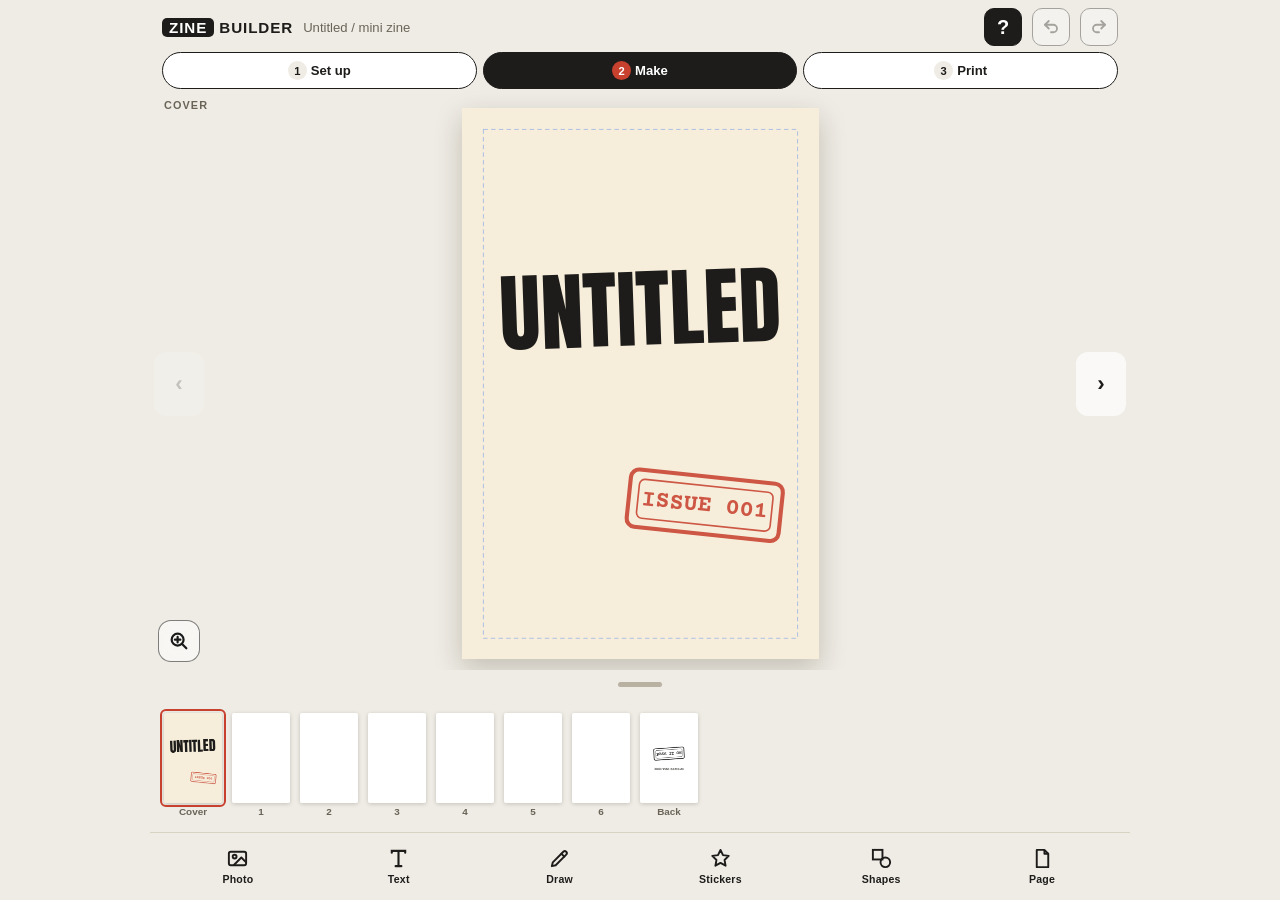
==== commit c3c95b90: "Magnifier button with see-through zoom bar on every tool Co-Authored-By: Claude Sonnet 5.5 <noreply@" ====
--- a/index.html
+++ b/index.html
@@ -148,6 +148,14 @@
 
 
 
+
+
+
+
+
+
+
+
 /*NV-CSS-START nociv shared: console grip, slide-up sheets, press feel (one source, copied into each tool)*/
 :root{--nv-ease:cubic-bezier(.2,.8,.2,1);--nv-spring:cubic-bezier(.34,1.4,.5,1)}
 .nv-grip{position:sticky;top:0;z-index:6;height:28px;flex:none;display:grid;place-items:center;touch-action:none;cursor:grab;background:inherit;-webkit-tap-highlight-color:transparent}
@@ -166,6 +174,21 @@
 .nv-row div{flex:1 1 calc(100% - 40px);min-width:0;font-size:.9rem;line-height:1.35}
 .nv-row button{flex:none;margin-left:32px;width:auto!important;padding:8px 12px!important;font-size:.8rem!important;font-weight:900;border:2px solid #1a1a1a;background:#fff;color:#1a1a1a;cursor:pointer}
 @media (prefers-reduced-motion:reduce){.nv-sheet .nv-card,.nv-grip::before{transition:none}}
+
+.nv-mag{padding:0!important;width:42px!important;height:42px!important;min-width:0!important;margin:0!important;position:absolute;left:8px;bottom:8px;z-index:6;width:42px;height:42px;border-radius:13px;border:1.5px solid rgba(26,26,26,.55);background:rgba(255,255,255,.55);color:#1a1a1a;-webkit-backdrop-filter:blur(6px);backdrop-filter:blur(6px);display:grid;place-items:center;cursor:pointer;touch-action:manipulation;transition:transform .15s var(--nv-ease),background .2s}
+.nv-mag svg{width:22px;height:22px}.nv-mag:active{transform:scale(.9)}.nv-mag.on{background:#1a1a1a;color:#fff}
+.nv-zbar{position:absolute;left:8px;right:8px;bottom:58px;z-index:7;max-width:380px;display:flex;align-items:center;gap:8px;padding:6px 10px;border-radius:16px;background:rgba(26,26,26,.5);-webkit-backdrop-filter:blur(8px);backdrop-filter:blur(8px);color:#fff;opacity:0;transform:translateY(10px) scale(.97);pointer-events:none;transition:opacity .22s var(--nv-ease),transform .28s var(--nv-spring)}
+.nv-zbar.on{opacity:1;transform:none;pointer-events:auto}
+.nv-zbar button{flex:none!important;width:auto!important;min-width:34px!important;height:34px!important;border-radius:10px!important;border:0!important;background:rgba(255,255,255,.22)!important;color:#fff!important;font:900 20px/1 inherit!important;padding:0 8px!important;margin:0!important;box-shadow:none!important;cursor:pointer;touch-action:manipulation}
+.nv-zbar button.f{font-size:.72rem!important;letter-spacing:.1em;text-transform:uppercase}
+.nv-zbar .sp{flex:1}
+.nv-zbar input[type=range]{flex:1 1 auto!important;width:auto!important;min-width:0;height:34px!important;margin:0!important;padding:0!important;border:0!important;background:transparent!important;box-shadow:none!important;-webkit-appearance:none;appearance:none}
+.nv-zbar input[type=range]::-webkit-slider-runnable-track{height:4px;border-radius:2px;background:rgba(255,255,255,.45)}
+.nv-zbar input[type=range]::-webkit-slider-thumb{-webkit-appearance:none;width:22px;height:22px;border-radius:50%;background:#fff;border:2px solid #1a1a1a;margin-top:-9px}
+.nv-zbar input[type=range]::-moz-range-track{height:4px;border-radius:2px;background:rgba(255,255,255,.45)}
+.nv-zbar input[type=range]::-moz-range-thumb{width:20px;height:20px;border-radius:50%;background:#fff;border:2px solid #1a1a1a}
+.nvzoomed{overflow:hidden}
+@media (prefers-reduced-motion:reduce){.nv-zbar,.nv-mag{transition:none}}
 /*NV-CSS-END*/
 
 /*NV-ZINE-CSS-START*/
@@ -175,10 +198,8 @@
 #nvdock .toolbar{transition:max-height .42s var(--nv-spring),padding .42s var(--nv-spring),opacity .25s;max-height:110px;overflow:hidden}
 html.cdown #nvdock .dock{height:0;opacity:0;pointer-events:none}
 html.cdown #nvdock .toolbar{max-height:0;padding-top:0;padding-bottom:0;opacity:0;border-top-width:0;pointer-events:none}
-.pagewrap{transition:transform .38s var(--nv-ease)}
+
 .stage.nvz{overflow:hidden}
-#nvZoom{position:absolute;left:8px;bottom:6px;z-index:5;width:42px;height:42px;border-radius:13px;border:1.5px solid var(--ink);background:#fff;color:var(--ink);display:grid;place-items:center;padding:0;cursor:pointer;box-shadow:0 2px 6px rgba(40,30,10,.15);transition:transform .18s var(--nv-spring)}
-#nvZoom:active{transform:scale(.9)}#nvZoom svg{width:22px;height:22px}
 /*NV-ZINE-CSS-END*/
 
 </style>
@@ -1545,6 +1566,22 @@
 
 </script>
 <script>
+
+
+</script>
+<script>
+
+
+</script>
+<script>
+
+
+</script>
+<script>
+
+
+</script>
+<script>
 /*NV-JS-START nociv shared: tween, console grip, slide-up sheet*/
 (function(){
   if (window.NV) return;
@@ -1552,7 +1589,7 @@
   NV.tween = function (ms, step, done) { var t0 = performance.now(); (function f(t) { var u = Math.min(1, (t - t0) / ms), e = 1 - Math.pow(1 - u, 3); step(e); if (u < 1) requestAnimationFrame(f); else if (done) done(); })(t0); };
   // A drag handle on the tools panel. Drag it down or tap it and the panel folds away so the picture fills the screen. Drag up or tap again to bring it back.
   NV.grip = function (panel, opts) {
-    opts = opts || {}; var g = document.createElement('div'); g.className = 'nv-grip'; g.setAttribute('role', 'button'); g.setAttribute('aria-label', 'Show or hide the tools'); if (opts.after) opts.after.parentNode.insertBefore(g, opts.after.nextSibling); else panel.insertBefore(g, panel.firstChild);
+    opts = opts || {}; var g = document.createElement('div'); g.className = 'nv-grip' + (opts.cls ? ' ' + opts.cls : ''); g.setAttribute('role', 'button'); g.setAttribute('aria-label', 'Show or hide the tools'); if (opts.before) opts.before.parentNode.insertBefore(g, opts.before); else if (opts.after) opts.after.parentNode.insertBefore(g, opts.after.nextSibling); else panel.insertBefore(g, panel.firstChild);
     var y0 = null, moved = false;
     function frames() { var t0 = performance.now(); (function f(t) { if (opts.onFrame) opts.onFrame(); if (t - t0 < 560) requestAnimationFrame(f); })(t0); }
     NV.setConsole = function (up) { var was = !document.documentElement.classList.contains('cdown'); if (was === up) return; document.documentElement.classList.toggle('cdown', !up); try { if (navigator.vibrate) navigator.vibrate(6); } catch (e) {} frames(); };
@@ -1577,6 +1614,43 @@
   NV.sheetClose = function () { if (sh) sh.classList.remove('on'); };
   NV.sheetOpen = function () { return !!(sh && sh.classList.contains('on')); };
   document.addEventListener('keydown', function (e) { if (e.key === 'Escape') NV.sheetClose(); });
+
+  // Magnifier + see-through zoom bar. NV.zoomer({host, target, set, get, min, max, nopan, noslider, inOut}) puts a magnifier in the corner of host.
+  // Tap it and a transparent bar slides up: minus, slider, plus, Fit. It fades away after a few quiet seconds. While it is showing and you are zoomed in, one finger drags the picture.
+  var MAG = '<svg viewBox="0 0 24 24" fill="none" stroke="currentColor" stroke-width="2.4" stroke-linecap="round" aria-hidden="true"><circle cx="10.5" cy="10.5" r="6.5"/><path d="M20 20l-4.9-4.9M10.5 7.5v6M7.5 10.5h6"/></svg>';
+  NV.zoomer = function (o) {
+    var host = o.host; if (!host || host.querySelector(':scope > .nv-mag')) return null;
+    if (getComputedStyle(host).position === 'static') host.style.position = 'relative';
+    var min = o.min || 1, max = o.max || 4, k = 1, tx = 0, ty = 0, open = false, t, api = {}, foc = null;
+    var btn = document.createElement('button'); btn.type = 'button'; btn.className = 'nv-mag'; btn.setAttribute('aria-label', 'Zoom'); btn.innerHTML = MAG;
+    var bar = document.createElement('div'); bar.className = 'nv-zbar'; bar.innerHTML = '<button type="button" class="m" aria-label="Zoom out">&minus;</button>' + (o.noslider ? '<span class="sp"></span>' : '<input type="range" aria-label="Zoom level" min="' + min + '" max="' + max + '" step="0.01" value="' + min + '">') + '<button type="button" class="p" aria-label="Zoom in">+</button><button type="button" class="f">Fit</button>';
+    host.appendChild(btn); host.appendChild(bar);
+    var rng = bar.querySelector('input'), fit = bar.querySelector('.f');
+    function clampPan() { if (!o.target) return; var mx = o.target.offsetWidth * (k - 1) / 2, my = o.target.offsetHeight * (k - 1) / 2; tx = Math.max(-mx, Math.min(mx, tx)); ty = Math.max(-my, Math.min(my, ty)); }
+    function paint() { if (o.target && !o.apply) { clampPan(); o.target.style.transformOrigin = '50% 50%'; o.target.style.transform = k === 1 ? '' : 'translate(' + tx + 'px,' + ty + 'px) scale(' + k + ')'; } if (rng) rng.value = k; host.classList.toggle('nvzoomed', k > 1.01); btn.classList.toggle('on', k > 1.01); }
+    function set(v) { var was = k; k = Math.max(min, Math.min(max, v)); if (k <= min + 0.01) { k = min; tx = ty = 0; foc = null; } else if (was <= min + 0.01 && o.focus) { foc = o.focus(); } if (foc) { tx = -k * foc.x; ty = -k * foc.y; } if (o.apply) o.apply(k, api); paint(); poke(); }
+    function poke() { clearTimeout(t); if (!open) return; t = setTimeout(hide, 4500); }
+    function show() { open = true; bar.classList.add('on'); poke(); }
+    function hide() { open = false; bar.classList.remove('on'); }
+    btn.addEventListener('click', function () { open ? hide() : show(); });
+    bar.querySelector('.m').addEventListener('click', function () { if (o.inOut) { o.inOut.out(); poke(); } else set(k - (o.step || 0.5)); });
+    bar.querySelector('.p').addEventListener('click', function () { if (o.inOut) { o.inOut.in(); poke(); } else set(k + (o.step || 0.5)); });
+    fit.addEventListener('click', function () { if (o.inOut) { o.inOut.fit(); poke(); } else set(min); });
+    if (rng) { rng.addEventListener('input', function () { set(parseFloat(rng.value)); }); }
+    bar.addEventListener('pointerdown', poke);
+    // one finger drags the picture while the bar is up and you are zoomed in
+    if (o.target && !o.nopan) {
+      var drag = null;
+      var stop = function (e) { if (open && k > 1.01 && e.target !== btn && !bar.contains(e.target)) { e.stopPropagation(); if (e.cancelable) e.preventDefault(); return true; } return false; };
+      host.addEventListener('pointerdown', function (e) { if (stop(e)) { drag = { x: e.clientX, y: e.clientY, tx: tx, ty: ty, id: e.pointerId }; try { host.setPointerCapture(e.pointerId); } catch (_) {} poke(); } }, true);
+      host.addEventListener('pointermove', function (e) { if (drag && drag.id === e.pointerId) { e.stopPropagation(); foc = null; tx = drag.tx + e.clientX - drag.x; ty = drag.ty + e.clientY - drag.y; paint(); poke(); } else stop(e); }, true);
+      var end = function (e) { if (drag && drag.id === e.pointerId) { drag = null; e.stopPropagation(); } };
+      host.addEventListener('pointerup', end, true); host.addEventListener('pointercancel', end, true);
+      ['touchstart', 'touchmove', 'mousedown'].forEach(function (n) { host.addEventListener(n, stop, true); });
+    }
+    api.set = set; api.get = function () { return k; }; api.reset = function () { if (k !== min) set(min); }; api.hide = hide; api.btn = btn;
+    return api;
+  };
 })();
 /*NV-JS-END*/
 
@@ -1588,18 +1662,10 @@
   if (dock && tb) {
     var w = document.createElement('div'); w.id = 'nvdock'; dock.parentNode.insertBefore(w, dock); w.appendChild(dock); w.appendChild(tb); NV.grip(w, {});
   }
-  // animated zoom on the page: tap the magnifier and the page eases in on the selected piece, tap again to ease back out
-  var stage = $('stage'), pg = $('pagewrap'), z = 1, btn = document.createElement('button');
-  btn.id = 'nvZoom'; btn.type = 'button'; btn.setAttribute('aria-label', 'Zoom the page');
-  var IN = '<svg viewBox="0 0 24 24" fill="none" stroke="currentColor" stroke-width="2.4" stroke-linecap="round"><circle cx="10.5" cy="10.5" r="6.5"/><path d="M20 20l-4.9-4.9M10.5 7.5v6M7.5 10.5h6"/></svg>', OUT = '<svg viewBox="0 0 24 24" fill="none" stroke="currentColor" stroke-width="2.4" stroke-linecap="round"><circle cx="10.5" cy="10.5" r="6.5"/><path d="M20 20l-4.9-4.9M7.5 10.5h6"/></svg>';
-  btn.innerHTML = IN; stage.appendChild(btn);
-  function apply(k, tx, ty) { z = k; pg.style.transform = k === 1 ? '' : 'translate(' + tx + 'px,' + ty + 'px) scale(' + k + ')'; btn.innerHTML = k === 1 ? IN : OUT; stage.classList.toggle('nvz', k !== 1); }
-  function reset() { if (z !== 1) apply(1, 0, 0); }
-  btn.onclick = function () {
-    if (z !== 1) { reset(); return; }
-    var e = Zn && Zn.sel && Zn.sel(), pw = pg.offsetWidth, ph = pg.offsetHeight, k = 2.3, cx = e ? e.x * Zn.pageW() : pw / 2, cy = e ? e.y * Zn.pageW() : ph / 2;
-    var tx = -(cx - pw / 2) * k, ty = -(cy - ph / 2) * k, mx = pw * (k - 1) / 2, my = ph * (k - 1) / 2; tx = Math.max(-mx, Math.min(mx, tx)); ty = Math.max(-my, Math.min(my, ty)); apply(k, tx, ty);
-  };
+  // magnifier and see-through zoom bar: eases in on the selected piece, slider and drag to look around
+  var stage = $('stage'), pg = $('pagewrap');
+  var ZM = NV.zoomer({ host: stage, target: pg, max: 4, focus: function () { var e = Zn && Zn.sel && Zn.sel(), pw = pg.offsetWidth, ph = pg.offsetHeight; if (!e) return { x: 0, y: 0 }; return { x: e.x * Zn.pageW() - pw / 2, y: e.y * Zn.pageW() - ph / 2 }; } });
+  function reset() { if (ZM) ZM.reset(); }
   ['prev', 'next', 'thumbs'].forEach(function (id) { var n = $(id); if (n) n.addEventListener('click', reset, true); });
   document.addEventListener('click', function (e) { if (e.target.closest && e.target.closest('.tab')) reset(); }, true);
 
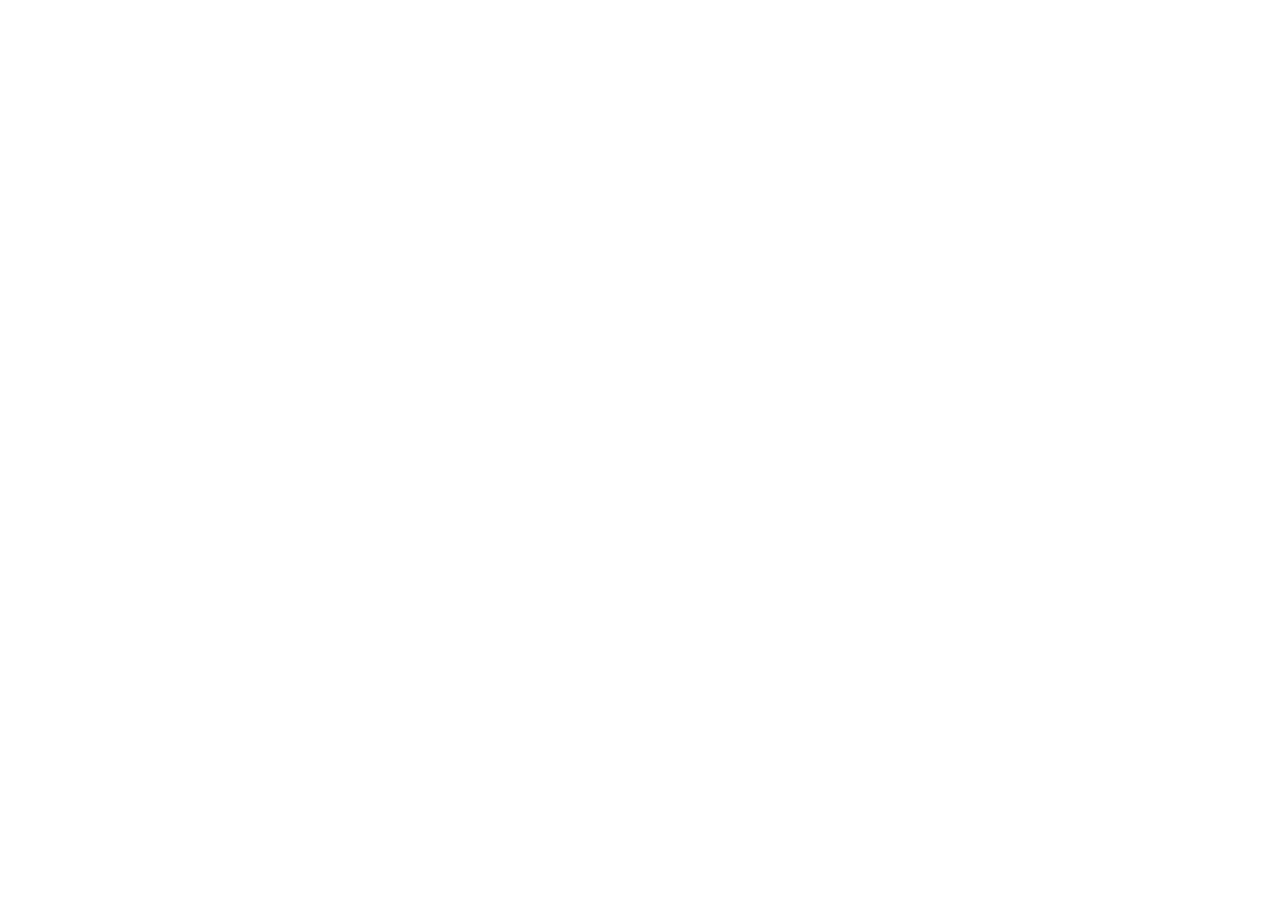
==== commit 8e3743a0: "Zine Builder moved to nociv.co/zine. This page now redirects so there is one copy. Co-Authored-By: C" ====
--- a/index.html
+++ b/index.html
@@ -1,1701 +1 @@
-<!DOCTYPE html>
-<html lang="en">
-<head>
-<meta charset="UTF-8">
-<meta name="viewport" content="width=device-width, initial-scale=1.0, maximum-scale=1.0, viewport-fit=cover">
-<title>Zine Builder: NOCIV.CO</title>
-<meta name="description" content="Make a zine on your phone. Photos, words, drawings, stickers. Print it on one sheet and fold it, or make a stapled booklet. Free from NOCIV.CO.">
-<style>
-  @font-face { font-family: 'ZMarker'; src: url('fonts/permanentmarker.woff') format('woff'); font-display: swap; }
-  @font-face { font-family: 'ZElite'; src: url('fonts/specialelite.woff') format('woff'); font-display: swap; }
-  @font-face { font-family: 'ZCourier'; src: url('fonts/courierprime.woff') format('woff'); font-weight: 700; font-display: swap; }
-  @font-face { font-family: 'ZRock'; src: url('fonts/rocksalt.woff') format('woff'); font-display: swap; }
-  @font-face { font-family: 'ZAnton'; src: url('fonts/anton.woff') format('woff'); font-display: swap; }
-  @font-face { font-family: 'ZBungee'; src: url('fonts/bungee.woff') format('woff'); font-display: swap; }
-  @font-face { font-family: 'ZShrik'; src: url('fonts/shrikhand.woff') format('woff'); font-display: swap; }
-  @font-face { font-family: 'ZAbril'; src: url('fonts/abrilfatface.woff') format('woff'); font-display: swap; }
-  :root { --paper: #efece5; --note: #f8f4e8; --ink: #1d1c1a; --soft: #6a6458; --line: #d9d2c2; --red: #c8412f; --sel: #2d6cf6; }
-  * { box-sizing: border-box; -webkit-tap-highlight-color: transparent; }
-  html, body { margin: 0; height: 100%; overflow: hidden; background: var(--paper); color: var(--ink); }
-  html { touch-action: pan-x pan-y; }
-  body { font-family: -apple-system, BlinkMacSystemFont, "Helvetica Neue", Arial, sans-serif; -webkit-text-size-adjust: 100%; }
-  button, input, textarea, select { font: inherit; color: inherit; }
-  #app { display: flex; flex-direction: column; height: 100vh; height: 100dvh; max-width: 980px; margin: 0 auto; }
-
-  header { display: flex; align-items: center; gap: 10px; padding: 8px 12px 6px; padding-top: max(8px, env(safe-area-inset-top)); }
-  .brand { font-weight: 900; letter-spacing: .06em; font-size: 0.95rem; white-space: nowrap; }
-  .brand span { background: var(--ink); color: #fff; padding: 1px 7px; border-radius: 5px; margin-right: 5px; }
-  .ttl { flex: 1; min-width: 0; font-size: 0.82rem; color: var(--soft); white-space: nowrap; overflow: hidden; text-overflow: ellipsis; }
-  .ic { width: 38px; height: 38px; border-radius: 10px; border: 1.5px solid var(--ink); background: #fff; display: grid; place-items: center; cursor: pointer; padding: 0; }
-  .ic:disabled { opacity: .35; }
-  .ic.q { font-weight: 900; font-size: 1.25rem; line-height: 1; background: var(--ink); color: #fff; }
-  /* Learn: full screen help, opens from the ? at the top */
-  .learn { position: fixed; inset: 0; z-index: 10000; background: var(--paper); display: flex; flex-direction: column; padding-top: env(safe-area-inset-top); }
-  .learn[hidden] { display: none; }
-  .lhead { display: flex; align-items: center; justify-content: space-between; gap: 10px; padding: 10px 14px; }
-  .lhead h2 { margin: 0; font-size: 1.1rem; font-weight: 900; letter-spacing: .04em; text-transform: uppercase; }
-  .lclose { border: 2px solid var(--ink); background: var(--ink); color: #fff; font-weight: 900; padding: 9px 16px; cursor: pointer; text-transform: uppercase; letter-spacing: .04em; }
-  .ltabs { display: flex; gap: 6px; overflow-x: auto; padding: 0 14px 10px; scrollbar-width: none; }
-  .ltabs::-webkit-scrollbar { display: none; }
-  .ltabs button { flex: none; border: 1.5px solid var(--ink); background: #fff; border-radius: 999px; padding: 9px 14px; font-weight: 800; font-size: 0.85rem; cursor: pointer; white-space: nowrap; }
-  .ltabs button[aria-selected="true"] { background: var(--ink); color: #fff; }
-  .lbody { flex: 1; min-height: 0; overflow-y: auto; padding: 0 14px 24px; }
-  .lbody .card { margin-bottom: 0; }
-  .lbody h3 { margin: 0 0 6px; }
-  .lbody .big { margin-top: 12px; }
-  .ic svg { width: 18px; height: 18px; }
-
-  .tabs { display: grid; grid-template-columns: repeat(3, 1fr); gap: 6px; padding: 0 12px 8px; }
-  .tab { border: 1.5px solid var(--ink); background: #fff; border-radius: 999px; padding: 8px 4px; font-weight: 800; font-size: 0.82rem; cursor: pointer; }
-  .tab b { display: inline-grid; place-items: center; width: 19px; height: 19px; border-radius: 50%; background: var(--paper); font-size: 0.7rem; margin-right: 4px; }
-  .tab[aria-selected="true"] { background: var(--ink); color: #fff; }
-  .tab[aria-selected="true"] b { background: var(--red); color: #fff; }
-
-  .toolbar { display: grid; grid-template-columns: repeat(6, 1fr); gap: 5px; padding: 6px 10px 8px; padding-bottom: max(8px, env(safe-area-inset-bottom)); border-top: 1.5px solid var(--line); }
-  .toolbar::-webkit-scrollbar, .row::-webkit-scrollbar, .thumbs::-webkit-scrollbar, .gmid::-webkit-scrollbar { display: none; }
-  .tool { min-width: 0; display: flex; flex-direction: column; align-items: center; gap: 3px; padding: 7px 2px 6px; border-radius: 12px; border: 1.5px solid transparent; background: none; cursor: pointer; font-size: 0.66rem; font-weight: 800; letter-spacing: .02em; white-space: nowrap; }
-  .tool svg { width: 23px; height: 23px; }
-  .tool[aria-expanded="true"] { border-color: var(--ink); background: var(--ink); color: #fff; }
-
-  /* the dock: same height whether it shows pages or a tool, so the page never jumps */
-  .dock { flex: none; height: 134px; position: relative; }
-  .drawer { position: absolute; inset: 0 8px 4px; background: var(--note); border-radius: 14px; box-shadow: 0 3px 12px rgba(40,30,10,.10); display: flex; flex-direction: column; overflow: hidden; }
-  .drawer[hidden], .thumbs[hidden] { display: none; }
-  .gbar { flex: none; display: flex; align-items: center; gap: 6px; padding: 8px 8px 6px; border-bottom: 1.5px dashed rgba(29,28,26,.22); }
-  .gmid { flex: 1; min-width: 0; display: flex; gap: 6px; overflow-x: auto; scrollbar-width: none; }
-  .gbtn { flex: none; border: 1.5px solid var(--ink); background: #fff; border-radius: 999px; padding: 6px 11px; font-weight: 800; font-size: 0.8rem; cursor: pointer; white-space: nowrap; }
-  .gbtn i { font-style: normal; font-size: 0.62rem; margin-left: 2px; display: inline-block; transition: transform .15s; }
-  .gbtn[aria-expanded="true"] { background: var(--ink); color: #fff; }
-  .gbtn[aria-expanded="true"] i { transform: rotate(180deg); }
-  .gttl { flex: 1; min-width: 0; font-size: 0.72rem; font-weight: 900; letter-spacing: .1em; text-transform: uppercase; padding-left: 4px; white-space: nowrap; overflow: hidden; text-overflow: ellipsis; }
-  .gic { flex: none; width: 34px; height: 34px; border-radius: 50%; border: 1.5px solid var(--ink); background: #fff; display: grid; place-items: center; cursor: pointer; padding: 0; font-weight: 900; font-size: 0.95rem; }
-  .gic.go { background: var(--red); border-color: var(--red); color: #fff; }
-  .gic.warn { border-color: var(--red); color: var(--red); }
-  .gic svg { width: 17px; height: 17px; }
-  .gbody { flex: 1; min-height: 0; display: flex; flex-direction: column; justify-content: center; }
-  .gbody .row { padding: 2px 12px; }
-  .gbody .dlabel { margin: 5px 0 0; text-transform: none; letter-spacing: 0; font-weight: 700; font-size: 0.74rem; }
-  .dlabel { font-size: 0.66rem; font-weight: 800; letter-spacing: .1em; text-transform: uppercase; color: var(--soft); padding: 0 12px; margin: 2px 0 5px; }
-  .row { display: flex; gap: 7px; overflow-x: auto; padding: 0 12px 8px; scrollbar-width: none; align-items: center; }
-  .chip { flex: none; border: 1.5px solid var(--ink); background: #fff; border-radius: 999px; padding: 8px 13px; font-weight: 700; font-size: 0.84rem; cursor: pointer; white-space: nowrap; }
-  .chip[aria-pressed="true"] { background: var(--ink); color: #fff; }
-  .chip.go { background: var(--red); border-color: var(--red); color: #fff; }
-  .chip.warn { border-color: var(--red); color: var(--red); }
-  .dot { flex: none; width: 34px; height: 34px; border-radius: 50%; border: 2px solid #fff; box-shadow: 0 0 0 1.5px var(--line); cursor: pointer; padding: 0; }
-  .dot[aria-pressed="true"] { box-shadow: 0 0 0 2.5px var(--ink); }
-  .dot.custom { position: relative; overflow: hidden; background: conic-gradient(red, yellow, lime, cyan, blue, magenta, red); }
-  .dot.custom input { position: absolute; inset: 0; opacity: 0; width: 100%; height: 100%; cursor: pointer; }
-  .tile { flex: none; width: 66px; height: 66px; border-radius: 12px; border: 1.5px solid var(--line); background: #fff; display: grid; place-items: center; cursor: pointer; padding: 4px; }
-  .tile canvas { width: 56px; height: 56px; }
-  .tile[aria-pressed="true"] { border-color: var(--ink); }
-  .ta { margin: 0 12px; display: block; width: calc(100% - 24px); height: 66px; min-height: 0; resize: none; border: 1.5px solid var(--ink); border-radius: 10px; padding: 9px 11px; font-size: 16px; background: #fff; }
-  .wide-in { width: 230px !important; }
-  .lbl-in { flex: none; width: 150px; border: 1.5px solid var(--ink); border-radius: 999px; padding: 7px 12px; font-size: 16px; background: #fff; }
-
-  .stage { flex: 1; min-height: 0; position: relative; display: grid; place-items: center; padding: 6px 46px; }
-  .pagewrap { position: relative; touch-action: none; box-shadow: 0 10px 28px rgba(40,30,10,.22); border-radius: 2px; background: #fff; }
-  .pagewrap canvas { display: block; width: 100%; height: 100%; }
-  .nav { position: absolute; top: 50%; transform: translateY(-50%); width: 38px; height: 64px; border: none; background: rgba(255,255,255,.7); border-radius: 12px; cursor: pointer; font-size: 1.4rem; font-weight: 900; color: var(--ink); }
-  .nav:disabled { opacity: .2; }
-  .nav.prev { left: 4px; } .nav.next { right: 4px; }
-  .pname { position: absolute; top: 2px; left: 14px; font-size: 0.68rem; font-weight: 800; letter-spacing: .1em; color: var(--soft); text-transform: uppercase; }
-  #sel { position: absolute; border: 1.5px dashed var(--sel); pointer-events: none; transform-origin: center; }
-  #sel[hidden] { display: none; }
-  #sel i { position: absolute; width: 26px; height: 26px; border-radius: 50%; background: #fff; border: 2px solid var(--sel); pointer-events: auto; touch-action: none; }
-  #sel .hs { right: -14px; bottom: -14px; cursor: nwse-resize; }
-  #sel .hr { left: 50%; top: -40px; margin-left: -13px; cursor: grab; }
-  #sel .hr::after { content: ''; position: absolute; left: 11px; top: 24px; width: 1.5px; height: 14px; background: var(--sel); }
-  .drawing .pagewrap { outline: 3px solid var(--red); }
-
-  .thumbs { position: absolute; inset: 0; display: flex; align-items: center; gap: 10px; overflow-x: auto; padding: 0 14px; scrollbar-width: none; }
-  .th { flex: none; display: flex; flex-direction: column; align-items: center; gap: 3px; cursor: pointer; border: none; background: none; padding: 0; }
-  .th canvas { width: 58px; height: auto; max-height: 96px; border-radius: 2px; box-shadow: 0 1px 4px rgba(0,0,0,.18); outline: 2px solid transparent; outline-offset: 2px; }
-  .th[aria-current="true"] canvas { outline-color: var(--red); }
-  .th span { font-size: 0.62rem; font-weight: 800; color: var(--soft); }
-
-  .panel { flex: 1; min-height: 0; overflow-y: auto; padding: 4px 12px 30px; }
-  .card { background: var(--note); border-radius: 14px; padding: 16px; margin-bottom: 14px; box-shadow: 0 3px 12px rgba(40,30,10,.08); }
-  .card h3 { margin: 0 0 10px; font-size: 0.85rem; letter-spacing: .08em; text-transform: uppercase; }
-  .fmt { display: grid; gap: 10px; }
-  .fmtbtn { text-align: left; border: 1.5px solid var(--line); background: #fff; border-radius: 12px; padding: 12px 14px; cursor: pointer; }
-  .fmtbtn b { display: block; font-size: 0.95rem; }
-  .fmtbtn span { font-size: 0.84rem; color: var(--soft); }
-  .fmtbtn[aria-pressed="true"] { border-color: var(--ink); box-shadow: inset 0 0 0 1.5px var(--ink); }
-  .field { margin-top: 10px; }
-  .field label { display: block; font-size: 0.75rem; font-weight: 800; margin-bottom: 4px; }
-  .field input { width: 100%; border: 1.5px solid var(--ink); border-radius: 10px; padding: 10px 12px; font-size: 16px; background: #fff; }
-  .wide { display: flex; flex-wrap: wrap; gap: 8px; margin-top: 10px; }
-  .big { width: 100%; border: none; border-radius: 12px; background: var(--red); color: #fff; font-weight: 900; letter-spacing: .06em; padding: 15px; font-size: 0.95rem; cursor: pointer; text-transform: uppercase; margin-top: 10px; box-shadow: 0 4px 12px rgba(200,65,47,.25); }
-  .big:disabled { opacity: .55; }
-  .muted { font-size: 0.84rem; color: var(--soft); line-height: 1.45; }
-  .lulusteps a { color: var(--ink); font-weight: 700; }
-  ol.steps { padding-left: 20px; margin: 6px 0 0; font-size: 0.9rem; line-height: 1.45; }
-  ol.steps li { margin-bottom: 7px; }
-  .bfig { display: block; width: 100%; height: auto; margin: 12px 0 6px; border-radius: 10px; }
-  .bind[hidden] { display: none; }
-  #bindTabs { margin-top: 6px; }
-  .sheets { display: grid; gap: 10px; }
-  .sheets figure { margin: 0; }
-  .sheets canvas { width: 100%; height: auto; background: #fff; box-shadow: 0 2px 8px rgba(0,0,0,.15); }
-  .sheets figcaption { font-size: 0.75rem; font-weight: 800; color: var(--soft); margin-top: 4px; }
-  .file { display: flex; align-items: center; gap: 10px; background: #fff; border: 1px solid var(--line); border-radius: 10px; padding: 8px 8px 8px 12px; margin-top: 8px; }
-  .file span { flex: 1; font-size: 0.88rem; font-weight: 700; }
-  .file button { border: none; border-radius: 8px; background: var(--ink); color: #fff; font-weight: 900; font-size: 0.78rem; padding: 10px 14px; cursor: pointer; text-transform: uppercase; }
-  .toast { position: fixed; left: 50%; bottom: 90px; transform: translateX(-50%); background: var(--ink); color: #fff; padding: 9px 16px; border-radius: 999px; font-size: 0.85rem; font-weight: 700; z-index: 20; pointer-events: none; }
-  [hidden] { display: none !important; }
-  @media (min-width: 760px) { .stage { padding: 10px 70px; } .nav { width: 50px; } }
-
-
-
-
-
-
-
-
-
-
-
-
-/*NV-CSS-START nociv shared: console grip, slide-up sheets, press feel (one source, copied into each tool)*/
-:root{--nv-ease:cubic-bezier(.2,.8,.2,1);--nv-spring:cubic-bezier(.34,1.4,.5,1)}
-.nv-grip{position:sticky;top:0;z-index:6;height:28px;flex:none;display:grid;place-items:center;touch-action:none;cursor:grab;background:inherit;-webkit-tap-highlight-color:transparent}
-.nv-grip::before{content:"";width:44px;height:5px;border-radius:3px;background:#b9b2a2;transition:transform .2s var(--nv-spring),background .2s}
-.nv-grip:active::before{transform:scaleX(1.25);background:#1a1a1a}
-.nv-sheet{position:fixed;inset:0;z-index:20000;display:flex;flex-direction:column;justify-content:flex-end;pointer-events:none}
-.nv-sheet .nv-scrim{position:absolute;inset:0;background:rgba(20,18,12,.38);opacity:0;transition:opacity .25s}
-.nv-sheet .nv-card{position:relative;background:#f8f4e8;color:#1a1a1a;border-top:3px solid #1a1a1a;border-radius:22px 22px 0 0;padding:6px 16px calc(18px + env(safe-area-inset-bottom));max-height:86dvh;overflow-y:auto;overscroll-behavior:contain;transform:translateY(105%);transition:transform .4s var(--nv-spring);box-shadow:0 -10px 30px rgba(0,0,0,.22);font-family:inherit}
-.nv-sheet.on{pointer-events:auto}.nv-sheet.on .nv-scrim{opacity:1}.nv-sheet.on .nv-card{transform:none}
-.nv-sheet .nv-grab{width:44px;height:5px;border-radius:3px;background:#b9b2a2;margin:6px auto 10px;touch-action:none}
-.nv-sheet h3{margin:0 0 10px;font-size:1.05rem;letter-spacing:.08em;text-transform:uppercase}
-.nv-row{display:flex;flex-wrap:wrap;gap:8px 10px;align-items:flex-start;padding:10px 0;border-top:1.5px dashed rgba(29,28,26,.2)}
-.nv-row:first-of-type{border-top:0}
-.nv-row i{flex:none;width:22px;height:22px;border-radius:50%;display:grid;place-items:center;font-style:normal;font-weight:900;font-size:.8rem;color:#fff;background:#3f8a4a}
-.nv-row.warn i{background:#c8412f}
-.nv-row div{flex:1 1 calc(100% - 40px);min-width:0;font-size:.9rem;line-height:1.35}
-.nv-row button{flex:none;margin-left:32px;width:auto!important;padding:8px 12px!important;font-size:.8rem!important;font-weight:900;border:2px solid #1a1a1a;background:#fff;color:#1a1a1a;cursor:pointer}
-@media (prefers-reduced-motion:reduce){.nv-sheet .nv-card,.nv-grip::before{transition:none}}
-
-.nv-mag{padding:0!important;width:42px!important;height:42px!important;min-width:0!important;margin:0!important;position:absolute;left:8px;bottom:8px;z-index:6;width:42px;height:42px;border-radius:13px;border:1.5px solid rgba(26,26,26,.55);background:rgba(255,255,255,.55);color:#1a1a1a;-webkit-backdrop-filter:blur(6px);backdrop-filter:blur(6px);display:grid;place-items:center;cursor:pointer;touch-action:manipulation;transition:transform .15s var(--nv-ease),background .2s}
-.nv-mag svg{width:22px;height:22px}.nv-mag:active{transform:scale(.9)}.nv-mag.on{background:#1a1a1a;color:#fff}
-.nv-zbar{position:absolute;left:8px;right:8px;bottom:58px;z-index:7;max-width:380px;display:flex;align-items:center;gap:8px;padding:6px 10px;border-radius:16px;background:rgba(26,26,26,.5);-webkit-backdrop-filter:blur(8px);backdrop-filter:blur(8px);color:#fff;opacity:0;transform:translateY(10px) scale(.97);pointer-events:none;transition:opacity .22s var(--nv-ease),transform .28s var(--nv-spring)}
-.nv-zbar.on{opacity:1;transform:none;pointer-events:auto}
-.nv-zbar button{flex:none!important;width:auto!important;min-width:34px!important;height:34px!important;border-radius:10px!important;border:0!important;background:rgba(255,255,255,.22)!important;color:#fff!important;font:900 20px/1 inherit!important;padding:0 8px!important;margin:0!important;box-shadow:none!important;cursor:pointer;touch-action:manipulation}
-.nv-zbar button.f{font-size:.72rem!important;letter-spacing:.1em;text-transform:uppercase}
-.nv-zbar .sp{flex:1}
-.nv-zbar input[type=range]{flex:1 1 auto!important;width:auto!important;min-width:0;height:34px!important;margin:0!important;padding:0!important;border:0!important;background:transparent!important;box-shadow:none!important;-webkit-appearance:none;appearance:none}
-.nv-zbar input[type=range]::-webkit-slider-runnable-track{height:4px;border-radius:2px;background:rgba(255,255,255,.45)}
-.nv-zbar input[type=range]::-webkit-slider-thumb{-webkit-appearance:none;width:22px;height:22px;border-radius:50%;background:#fff;border:2px solid #1a1a1a;margin-top:-9px}
-.nv-zbar input[type=range]::-moz-range-track{height:4px;border-radius:2px;background:rgba(255,255,255,.45)}
-.nv-zbar input[type=range]::-moz-range-thumb{width:20px;height:20px;border-radius:50%;background:#fff;border:2px solid #1a1a1a}
-.nvzoomed{overflow:hidden}
-@media (prefers-reduced-motion:reduce){.nv-zbar,.nv-mag{transition:none}}
-/*NV-CSS-END*/
-
-/*NV-ZINE-CSS-START*/
-#nvdock{flex:none;background:var(--paper);position:relative}
-#nvdock .nv-grip{background:var(--paper)}
-#nvdock .dock{transition:height .42s var(--nv-spring),opacity .25s;overflow:hidden}
-#nvdock .toolbar{transition:max-height .42s var(--nv-spring),padding .42s var(--nv-spring),opacity .25s;max-height:110px;overflow:hidden}
-html.cdown #nvdock .dock{height:0;opacity:0;pointer-events:none}
-html.cdown #nvdock .toolbar{max-height:0;padding-top:0;padding-bottom:0;opacity:0;border-top-width:0;pointer-events:none}
-
-.stage.nvz{overflow:hidden}
-/*NV-ZINE-CSS-END*/
-
-</style>
-</head>
-<body>
-<div id="app">
-  <header>
-    <div class="brand"><span>ZINE</span>BUILDER</div>
-    <div class="ttl" id="ttl"></div>
-    <button class="ic q" id="learnBtn" aria-label="Learn: how the zine builder works" title="Learn">?</button>
-    <button class="ic" id="undo" aria-label="Undo"><svg viewBox="0 0 24 24" fill="none" stroke="currentColor" stroke-width="2.4" stroke-linecap="round" stroke-linejoin="round"><path d="M9 14L4 9l5-5"/><path d="M4 9h11a5 5 0 010 10h-3"/></svg></button>
-    <button class="ic" id="redo" aria-label="Redo"><svg viewBox="0 0 24 24" fill="none" stroke="currentColor" stroke-width="2.4" stroke-linecap="round" stroke-linejoin="round"><path d="M15 14l5-5-5-5"/><path d="M20 9H9a5 5 0 000 10h3"/></svg></button>
-  </header>
-  <div class="learn" id="learn" hidden role="dialog" aria-modal="true" aria-labelledby="learnTitle">
-    <div class="lhead"><h2 id="learnTitle">How it works</h2><button class="lclose" id="learnClose" type="button">Done</button></div>
-    <div class="ltabs" id="ltabs" role="tablist"></div>
-    <div class="lbody" id="lbody"></div>
-  </div>
-  <nav class="tabs" role="tablist">
-    <button class="tab" role="tab" data-step="setup" aria-selected="false"><b>1</b>Set up</button>
-    <button class="tab" role="tab" data-step="make" aria-selected="true"><b>2</b>Make</button>
-    <button class="tab" role="tab" data-step="print" aria-selected="false"><b>3</b>Print</button>
-  </nav>
-
-  <!-- MAKE -->
-  <div id="makeView" style="display:contents">
-    <div class="stage" id="stage">
-      <span class="pname" id="pname"></span>
-      <button class="nav prev" id="prev" aria-label="Previous page">&lsaquo;</button>
-      <div class="pagewrap" id="pagewrap"><canvas id="page"></canvas><div id="sel" hidden><i class="hr" data-h="rot"></i><i class="hs" data-h="scale"></i></div></div>
-      <button class="nav next" id="next" aria-label="Next page">&rsaquo;</button>
-    </div>
-    <div class="dock" id="dock">
-      <div class="thumbs" id="thumbs"></div>
-      <div class="drawer" id="drawer" hidden></div>
-    </div>
-    <div class="toolbar" id="toolbar"></div>
-  </div>
-
-  <!-- SET UP -->
-  <div class="panel" id="setupView" hidden>
-    <div class="card">
-      <h3>What kind of zine?</h3>
-      <div class="fmt">
-        <button class="fmtbtn" data-fmt="mini"><b>Mini zine</b><span>One sheet of paper, 8 little pages, one cut, no staples. The classic.</span></button>
-        <button class="fmtbtn" data-fmt="booklet"><b>Booklet</b><span>Bigger half-letter pages, folded and stapled. 8 to 24 pages.</span></button>
-      </div>
-      <div id="countBox" hidden>
-        <div class="field"><label>Pages</label></div>
-        <div class="wide" id="counts"></div>
-      </div>
-    </div>
-    <div class="card">
-      <h3>About it</h3>
-      <div class="field"><label for="fTitle">Title</label><input id="fTitle" maxlength="60" placeholder="Untitled"></div>
-      <div class="field"><label for="fNum">Issue number</label><input id="fNum" maxlength="10" placeholder="001"></div>
-      <div class="field"><label for="fBy">By</label><input id="fBy" maxlength="60" placeholder="Your name"></div>
-      <div class="field"><label for="fLink">Your link or @ (for the QR code on the back)</label><input id="fLink" maxlength="200" placeholder="@yourname or yoursite.com" autocapitalize="off" autocomplete="off"></div>
-      <p class="muted">Your zine saves on this phone by itself. Save a copy to move it to another device.</p>
-      <div class="wide">
-        <button class="chip" id="saveCopy">Save a copy</button>
-        <label class="chip" style="position:relative;overflow:hidden">Open a copy<input type="file" id="openCopy" accept=".json,application/json" style="position:absolute;inset:0;opacity:0"></label>
-        <button class="chip warn" id="fresh">Start a new zine</button>
-      </div>
-    </div>
-    <button class="big" data-goto="make">Start making &rarr;</button>
-  </div>
-
-  <!-- PRINT -->
-  <div class="panel" id="printView" hidden>
-    <div class="card">
-      <h3>Your print sheet</h3>
-      <div class="sheets" id="sheets"></div>
-      <p class="muted" id="emptyWarn"></p>
-    </div>
-    <div class="card">
-      <h3>Get the files</h3>
-      <button class="big" id="make">Make my PDF</button>
-      <p class="muted" id="working" hidden>Putting your pages together...</p>
-      <div id="files"></div>
-      <p class="muted">Print at <b>100%</b> or <b>Actual size</b>, not "Fit to page".</p>
-    </div>
-    <div class="card">
-      <h3>Each page as its own file</h3>
-      <p class="muted">PNG pictures at 300 dots per inch. Good for posting, sharing, or a print shop. Want just the cover? Save the cover.</p>
-      <div id="pageFiles"></div>
-      <button class="big" id="allPages" style="background:var(--ink)">Save every page</button>
-    </div>
-    <div class="card" id="shareCard">
-      <h3>Share what you made</h3>
-      <p class="muted">Send your cover to a friend or post it anywhere. No hashtags, no tracking.</p>
-      <label style="display:flex;gap:10px;align-items:center;font-weight:700;margin:8px 0"><input type="checkbox" id="shareMark" checked style="width:22px;height:22px"> Add "Made with nociv.co" and the link</label>
-      <button class="big" id="shareBtn">Share my zine</button>
-      <p class="muted" id="shareMsg" aria-live="polite"></p>
-    </div>
-    <div class="card" id="luluCard">
-      <h3>Print on demand (Lulu)</h3>
-      <p class="muted">Lulu prints and ships for you. They want two PDFs: the inside pages one by one, and the cover as one spread (back cover + front cover). Both get 1/8 in extra edge (bleed) on every side so nothing white shows after they trim.</p>
-      <button class="big" id="luluMake" style="background:var(--ink)">Make Lulu files</button>
-      <div id="luluFiles"></div>
-      <p class="muted">Keep words at least 1/2 in from the edges. Mini zines are too small for Lulu, use the booklet.</p>
-      <p class="muted"><b>Cost:</b> color digest booklets start around $4.30 a copy, plus shipping. About 3 to 5 business days to print. Your exact price depends on your page count, check it on Lulu's price calculator. Prices change.</p>
-      <a class="big" href="https://www.lulu.com/pricing" target="_blank" rel="noopener" style="display:block;text-align:center;text-decoration:none;box-sizing:border-box">Check my price on Lulu</a>
-      <ol class="steps lulusteps">
-        <li>Make your Lulu files above and save both PDFs.</li>
-        <li>Go to <a href="https://www.lulu.com/create/booklets" target="_blank" rel="noopener">lulu.com booklets</a>, make a free account and start a print book.</li>
-        <li>Pick <b>5.5 x 8.5 in (digest)</b>, <b>saddle stitch</b>, and color or black and white to match your zine.</li>
-        <li>Upload the inside pages PDF, then the cover PDF. Lulu checks them and tells you if anything needs fixing.</li>
-        <li>Order one copy for yourself first. Check it, then order more or share your Lulu link.</li>
-      </ol>
-    </div>
-    <div class="card">
-      <h3>How to fold it</h3>
-      <ol class="steps" id="foldSteps"></ol>
-    </div>
-    <div class="card" id="bindCard">
-      <h3>How to bind it</h3>
-      <p class="muted" id="bindMini" hidden>A mini zine holds itself together, no binding needed. Want it to stay shut in a pocket? Use the hair tie way below, or wrap a strip of tape around the spine.</p>
-      <div class="wide" id="bindTabs">
-        <button class="chip" data-b="staple" aria-pressed="true">Staples</button>
-        <button class="chip" data-b="thread" aria-pressed="false">Needle + thread</button>
-        <button class="chip" data-b="five" aria-pressed="false">5 hole stitch</button>
-        <button class="chip" data-b="band" aria-pressed="false">Hair tie</button>
-      </div>
-      <div class="bind" data-b="staple">
-        <svg class="bfig" viewBox="0 0 320 170" role="img" aria-label="Open zine face down on cardboard, a stapler opened flat stapling through the fold">
-          <rect width="320" height="170" fill="#efe9da"/><rect x="20" y="22" width="280" height="132" fill="#c9a77c"/>
-          <rect x="60" y="34" width="200" height="108" fill="#fff" stroke="#1d1c1a" stroke-width="2"/><path d="M160 34 V142" stroke="#1d1c1a" stroke-width="2" stroke-dasharray="5 4"/>
-          <g stroke="#c8412f" stroke-width="4"><path d="M160 52 v14"/><path d="M160 110 v14"/></g>
-          <path d="M150 8 h70 v12 h-70 z" fill="#1d1c1a"/><path d="M160 20 v20" stroke="#1d1c1a" stroke-width="2" stroke-dasharray="3 3"/>
-          <g font-family="Helvetica,Arial,sans-serif" font-size="11" font-weight="700" fill="#1d1c1a"><text x="226" y="18">Stapler opened flat</text><text x="24" y="166">Cardboard under it</text><text x="172" y="64" fill="#c8412f">1 in from the top</text><text x="172" y="122" fill="#c8412f">1 in from the bottom</text></g>
-        </svg>
-        <ol class="steps">
-          <li>Fold the stack and open it back up. Lay it face down, open flat, on a piece of cardboard or a folded towel.</li>
-          <li><b>Long reach stapler?</b> Close the book over the arm, line the fold up under the head and staple. Done.</li>
-          <li><b>Regular stapler:</b> open it all the way so it lies flat (most swing open). Push 2 staples straight down through the fold into the cardboard, about 1 in from the top and the bottom.</li>
-          <li>Peel it off the cardboard. Inside the book, press each staple leg flat toward the middle with the back of a spoon or a butter knife.</li>
-          <li>More than about 8 sheets? Staples may not reach. Use needle and thread instead.</li>
-        </ol>
-        <p class="muted">You need: a stapler, cardboard. Usually free, it is already in a drawer.</p>
-      </div>
-      <div class="bind" data-b="thread" hidden>
-        <svg class="bfig" viewBox="0 0 320 170" role="img" aria-label="Three holes on the fold, thread path numbered">
-          <rect width="320" height="170" fill="#efe9da"/><rect x="60" y="14" width="200" height="142" fill="#fff" stroke="#1d1c1a" stroke-width="2"/><path d="M160 14 V156" stroke="#1d1c1a" stroke-width="1.5" stroke-dasharray="5 4"/>
-          <g fill="#1d1c1a"><circle cx="160" cy="36" r="4"/><circle cx="160" cy="85" r="4"/><circle cx="160" cy="134" r="4"/></g>
-          <path d="M166 85 C 200 85, 200 36, 166 36" fill="none" stroke="#c8412f" stroke-width="2.5"/><path d="M154 36 C 120 36, 120 134, 154 134" fill="none" stroke="#2d4fd6" stroke-width="2.5" stroke-dasharray="6 3"/><path d="M166 134 C 200 134, 200 85, 166 85" fill="none" stroke="#c8412f" stroke-width="2.5"/>
-          <g font-family="Helvetica,Arial,sans-serif" font-size="11" font-weight="700"><text x="66" y="30" fill="#1d1c1a">A</text><text x="66" y="89" fill="#1d1c1a">B</text><text x="66" y="138" fill="#1d1c1a">C</text><text x="198" y="60" fill="#c8412f">outside</text><text x="88" y="100" fill="#2d4fd6">inside</text></g>
-        </svg>
-        <ol class="steps">
-          <li>Open the folded stack. Make 3 holes on the fold from the inside with a pushpin or a needle: one in the middle (B), one about 1 in from the top (A), one about 1 in from the bottom (C).</li>
-          <li>Thread a needle with thread about 3 times as long as the spine. Embroidery thread, dental floss or string all work. No knot.</li>
-          <li>From the inside, go out through the middle hole B. Leave a 3 in tail inside.</li>
-          <li>Outside, go back in through the top hole A.</li>
-          <li>Inside, skip past B and go out through the bottom hole C.</li>
-          <li>Outside, go back in through the middle hole B. Make sure the needle comes out on the other side of the long inside stitch from your tail.</li>
-          <li>Pull it snug, not tight. Tie the two ends in a double knot around the long inside stitch. Trim.</li>
-        </ol>
-        <p class="muted">You need: a needle, thread, a pushpin. Works for thick zines that staples will not get through.</p>
-      </div>
-      <div class="bind" data-b="five" hidden>
-        <svg class="bfig" viewBox="0 0 320 170" role="img" aria-label="Five holes along the fold">
-          <rect width="320" height="170" fill="#efe9da"/><rect x="60" y="14" width="200" height="142" fill="#fff" stroke="#1d1c1a" stroke-width="2"/><path d="M160 14 V156" stroke="#1d1c1a" stroke-width="1.5" stroke-dasharray="5 4"/>
-          <g fill="#1d1c1a"><circle cx="160" cy="30" r="4"/><circle cx="160" cy="57" r="4"/><circle cx="160" cy="85" r="4"/><circle cx="160" cy="113" r="4"/><circle cx="160" cy="140" r="4"/></g>
-          <g font-family="Helvetica,Arial,sans-serif" font-size="11" font-weight="700" fill="#1d1c1a"><text x="172" y="34">1</text><text x="172" y="61">2</text><text x="172" y="89">3 middle</text><text x="172" y="117">4</text><text x="172" y="144">5</text></g>
-        </svg>
-        <ol class="steps">
-          <li>For taller zines. Make 5 evenly spaced holes on the fold: the middle (3), one near each end (1 and 5), one halfway between (2 and 4).</li>
-          <li>Thread a needle with thread about 4 times as long as the spine. No knot.</li>
-          <li>From the inside, go out through the middle hole 3. Leave a 3 in tail inside.</li>
-          <li>Outside, go in through 4. Inside, go out through 5.</li>
-          <li>Outside, go back in through 4. Inside, skip past 3 and go out through 2.</li>
-          <li>Outside, go in through 1. Inside, go out through 2 again.</li>
-          <li>Outside, go back in through the middle hole 3, on the other side of the long inside stitch from your tail.</li>
-          <li>Pull snug, tie the two ends in a double knot around the long inside stitch, trim. The whole spine is stitched on the outside.</li>
-        </ol>
-      </div>
-      <div class="bind" data-b="band" hidden>
-        <svg class="bfig" viewBox="0 0 320 170" role="img" aria-label="Hair tie inside the center fold and around the outside of the spine">
-          <rect width="320" height="170" fill="#efe9da"/><rect x="60" y="14" width="200" height="142" fill="#fff" stroke="#1d1c1a" stroke-width="2"/><path d="M160 14 V156" stroke="#1d1c1a" stroke-width="1.5" stroke-dasharray="5 4"/>
-          <path d="M160 6 V164" stroke="#c8412f" stroke-width="5" stroke-linecap="round"/><path d="M160 6 Q150 2 146 10 M160 164 Q150 168 146 160" fill="none" stroke="#c8412f" stroke-width="5" stroke-linecap="round"/>
-          <g font-family="Helvetica,Arial,sans-serif" font-size="11" font-weight="700" fill="#1d1c1a"><text x="174" y="80">hair tie</text><text x="174" y="94">down the</text><text x="174" y="108">middle, around</text><text x="174" y="122">the outside</text></g>
-        </svg>
-        <ol class="steps">
-          <li>Fold the stack. Open it to the middle page.</li>
-          <li>Lay a hair tie or a rubber band down the center fold.</li>
-          <li>Stretch it over the top and bottom edges of the spine and let it snap around the outside of the spine.</li>
-          <li>Close the book. The band holds every page. Take it off to read it flat or swap pages.</li>
-        </ol>
-        <p class="muted">You need: a hair tie or a rubber band. Good for mini zines and thin booklets.</p>
-      </div>
-    </div>
-
-  </div>
-</div>
-<input type="file" id="photoIn" accept="image/*" hidden>
-
-<script src="qr.js"></script>
-<script src="crop.js"></script>
-<script>
-(function () {
-  'use strict';
-  var $ = function (id) { return document.getElementById(id); };
-  // The page itself never zooms (the zine page has its own pinch), so nobody gets stuck zoomed in.
-  document.addEventListener('gesturestart', function (e) { e.preventDefault(); }, { passive: false });
-  document.addEventListener('gesturechange', function (e) { e.preventDefault(); }, { passive: false });
-  var R = 4.25 / 2.75; // page height / width. Same shape for mini (2.75 x 4.25) and booklet (5.5 x 8.5)
-
-  // =========================================================
-  // FONTS, COLORS, LISTS
-  // =========================================================
-  var SYS = '-apple-system, BlinkMacSystemFont, "Helvetica Neue", Arial, sans-serif';
-  var FONTS = {
-    tall: { n: 'Tall', css: 'ZAnton', lh: 1.04 },
-    marker: { n: 'Marker', css: 'ZMarker', lh: 1.12 },
-    type: { n: 'Typewriter', css: 'ZElite', lh: 1.2 },
-    courier: { n: 'Courier', css: 'ZCourier', w: '700', lh: 1.15 },
-    hand: { n: 'Scrawl', css: 'ZRock', lh: 1.55 },
-    block: { n: 'Block', css: 'ZBungee', lh: 1.05 },
-    retro: { n: 'Retro', css: 'ZShrik', lh: 1.15 },
-    fancy: { n: 'Fancy', css: 'ZAbril', lh: 1.08 },
-    plain: { n: 'Plain', css: SYS, w: '800', lh: 1.1 },
-    // Regular book type. Uses the book serif already on the phone (Iowan Old Style or Palatino on iPhone, Georgia elsewhere).
-    book: { n: 'Book', css: '"Iowan Old Style", Palatino, "Palatino Linotype", Georgia, serif', lh: 1.42 }
-  };
-  var RANSOM = ['tall', 'marker', 'type', 'courier', 'block', 'retro', 'fancy', 'plain'];
-  var INKS = ['#1d1c1a', '#ffffff', '#c8412f', '#2d4fd6', '#2f7a4b', '#f2c230', '#ff4fb4', '#f2994a', '#8a8478'];
-  var PAPERS = [['#ffffff', 'White'], ['#f6eedb', 'Cream'], ['#e6e2d8', 'Newsprint'], ['#c9a77c', 'Kraft'], ['#f4c6c6', 'Pink'], ['#f3df7a', 'Yellow'], ['#bcd8e8', 'Sky'], ['#1a1918', 'Black']];
-  var TEXTURES = [['none', 'Plain'], ['grid', 'Grid'], ['lined', 'Lined'], ['dots', 'Dots'], ['grain', 'Grain']];
-  var STICKERS = [['tape', 'Tape', 0.26], ['washi', 'Washi', 0.22], ['burst', 'Burst', 1], ['stamp', 'Stamp', 0.42], ['arrow', 'Arrow', 0.55], ['circle', 'Circle it', 0.62], ['squiggle', 'Underline', 0.2], ['star', 'Star', 1], ['sparkle', 'Sparkle', 1], ['heart', 'Heart', 0.9], ['xmark', 'X', 1], ['smile', 'Smile', 1], ['barcode', 'Barcode', 0.45], ['staple', 'Staple', 0.22], ['dotblob', 'Dots', 1]];
-  var LABELS = ['NEW', 'FREE', 'YES', 'WOW', 'DIY', 'PASS IT ON', 'HANDMADE', 'LIMITED', 'NO ADS', 'LOCAL'];
-  var LAYOUTS = [
-    ['Full photo', function () { return [{ t: 'slot', x: 0.5, y: R / 2, w: 1, ar: R, rot: 0 }]; }],
-    ['Photo and words', function () { return [{ t: 'slot', x: 0.5, y: R * 0.36, w: 0.84, ar: 0.95, rot: 0 }, { t: 'text', str: 'write something here', font: 'type', size: 0.065, color: '#1d1c1a', align: 'center', style: 'plain', bg: '#f2c230', x: 0.5, y: R * 0.8, w: 0.82, rot: 0 }]; }],
-    ['Two photos', function () { return [{ t: 'slot', x: 0.5, y: R * 0.27, w: 0.8, ar: 0.6, rot: -2 }, { t: 'slot', x: 0.5, y: R * 0.72, w: 0.8, ar: 0.6, rot: 2 }]; }],
-    ['Collage', function () { return [{ t: 'slot', x: 0.36, y: R * 0.27, w: 0.56, ar: 0.8, rot: -5 }, { t: 'slot', x: 0.64, y: R * 0.53, w: 0.56, ar: 0.8, rot: 4 }, { t: 'slot', x: 0.4, y: R * 0.8, w: 0.5, ar: 0.7, rot: -3 }, { t: 'sticker', kind: 'tape', ar: 0.26, x: 0.36, y: R * 0.1, w: 0.36, rot: -8, color: '#1d1c1a' }, { t: 'sticker', kind: 'tape', ar: 0.26, x: 0.7, y: R * 0.37, w: 0.36, rot: 10, color: '#1d1c1a' }]; }],
-    ['Photo book (3)', function () { var h = 0.42, g = 0.045, tot = 3 * h + 2 * g, y0 = (R - tot) / 2 + h / 2; return [0, 1, 2].map(function (i) { return { t: 'slot', x: 0.5, y: y0 + i * (h + g), w: 0.6, ar: 0.7, rot: 0, frame: 'white' }; }); }],
-    ['Big words', function () { return [{ t: 'text', str: 'BIG WORDS GO HERE', font: 'tall', size: 0.2, color: '#1d1c1a', align: 'left', style: 'plain', bg: '#f2c230', x: 0.5, y: R * 0.42, w: 0.86, rot: 0 }, { t: 'sticker', kind: 'squiggle', ar: 0.2, x: 0.45, y: R * 0.78, w: 0.6, rot: 0, color: '#c8412f' }]; }],
-    ['Notes page', function () { return [{ t: 'text', str: 'Dear reader,\n\nwrite your story, a recipe, a list, a rant. Whatever is on your mind.', font: 'type', size: 0.06, color: '#1d1c1a', align: 'left', style: 'plain', bg: '#f2c230', x: 0.5, y: R * 0.4, w: 0.8, rot: 0 }]; }]
-  ];
-  var SHAPES = [['rect', 'Block', 0.62], ['circle', 'Circle', 1], ['scrap', 'Torn paper', 0.72], ['line', 'Line', 0.025]];
-
-  // =========================================================
-  // STATE + STORAGE
-  // =========================================================
-  var Z = null, images = {}, imgEls = {}, cur = 0, selId = null, step = 'make', tool = null;
-  var hist = [], fut = [], drawing = null, ink = '#1d1c1a', pen = 0.008, safeGuide = true;
-  function uid() { return Math.random().toString(36).slice(2, 10); }
-  function seed() { return Math.floor(Math.random() * 1e9); }
-  function blankPage(i, n) { return { id: uid(), bg: i === 0 ? '#f6eedb' : '#ffffff', tex: 'none', els: [] }; }
-  function newZine(fmt, count) {
-    var n = fmt === 'mini' ? 8 : count || 8, z = { v: 3, title: 'Untitled', num: '001', by: '', fmt: fmt, pages: [] };
-    for (var i = 0; i < n; i++) z.pages.push(blankPage(i, n));
-    z.pages[0].els.push({ id: uid(), t: 'text', str: 'UNTITLED', font: 'tall', size: 0.24, color: '#1d1c1a', align: 'center', style: 'plain', bg: '#f2c230', x: 0.5, y: R * 0.38, w: 0.86, rot: -2, seed: seed() });
-    z.pages[0].els.push({ id: uid(), t: 'sticker', kind: 'stamp', label: 'ISSUE 001', color: '#c8412f', x: 0.68, y: R * 0.72, w: 0.46, ar: 0.42, rot: 6, seed: seed() });
-    z.pages[n - 1].els.push({ id: uid(), t: 'sticker', kind: 'stamp', kit: 'pass', label: 'PASS IT ON', color: '#1d1c1a', x: 0.5, y: R * 0.45, w: 0.56, ar: 0.42, rot: -4, seed: seed() });
-    z.pages[n - 1].els.push({ id: uid(), t: 'text', str: 'Made with nociv.co', kit: 'credit', font: 'type', size: 0.055, color: '#1d1c1a', align: 'center', style: 'plain', bg: '#f2c230', x: 0.5, y: R * 0.62, w: 0.8, rot: 0, seed: seed() });
-    return z;
-  }
-  var db = null;
-  function idbOpen() {
-    return new Promise(function (res) {
-      try {
-        var r = indexedDB.open('nocivZine', 1);
-        r.onupgradeneeded = function () { r.result.createObjectStore('kv'); };
-        r.onsuccess = function () { db = r.result; res(db); };
-        r.onerror = function () { res(null); };
-      } catch (e) { res(null); }
-    });
-  }
-  function idbGet(k) { return new Promise(function (res) { if (!db) return res(null); try { var q = db.transaction('kv').objectStore('kv').get(k); q.onsuccess = function () { res(q.result || null); }; q.onerror = function () { res(null); }; } catch (e) { res(null); } }); }
-  function idbSet(k, v) { if (!db) return; try { db.transaction('kv', 'readwrite').objectStore('kv').put(v, k); } catch (e) {} }
-  function idbClear() { if (!db) return; try { db.transaction('kv', 'readwrite').objectStore('kv').clear(); } catch (e) {} }
-  var saveT = 0;
-  function save() { clearTimeout(saveT); saveT = setTimeout(function () { idbSet('zine', JSON.stringify(Z)); }, 400); }
-  function commit() { hist.push(JSON.stringify(Z)); if (hist.length > 80) hist.shift(); fut = []; save(); updUndo(); }
-  function updUndo() { $('undo').disabled = hist.length < 2; $('redo').disabled = !fut.length; }
-  function undo() { if (hist.length < 2) return; fut.push(hist.pop()); Z = JSON.parse(hist[hist.length - 1]); after(); }
-  function redo() { if (!fut.length) return; var s = fut.pop(); hist.push(s); Z = JSON.parse(s); after(); }
-  function after() { if (cur >= Z.pages.length) cur = Z.pages.length - 1; if (!findEl(selId)) selId = null; save(); updUndo(); refreshAll(); }
-
-  function page() { return Z.pages[cur]; }
-  function findEl(id) { if (!id) return null; var p = page(); for (var i = 0; i < p.els.length; i++) if (p.els[i].id === id) return p.els[i]; return null; }
-  function pageName(i) { return i === 0 ? 'Cover' : i === Z.pages.length - 1 ? 'Back' : String(i); }
-
-  // =========================================================
-  // RANDOM + PATHS
-  // =========================================================
-  function rng(s) { s = (s >>> 0) || 1; return function () { s = (s * 1664525 + 1013904223) >>> 0; return s / 4294967296; }; }
-  function tornPts(w, h, sd, amp) {
-    var r = rng(sd), pts = [], n = 16, a = amp * Math.min(w, h);
-    function edge(x0, y0, x1, y1, nx, ny) { for (var i = 0; i < n; i++) { var t = i / n, j = r() * a; pts.push([x0 + (x1 - x0) * t + nx * j, y0 + (y1 - y0) * t + ny * j]); } }
-    edge(-w / 2, -h / 2, w / 2, -h / 2, 0, 1); edge(w / 2, -h / 2, w / 2, h / 2, -1, 0); edge(w / 2, h / 2, -w / 2, h / 2, 0, -1); edge(-w / 2, h / 2, -w / 2, -h / 2, 1, 0);
-    return pts;
-  }
-  function polyPath(g, pts) { g.beginPath(); pts.forEach(function (p, i) { if (i) g.lineTo(p[0], p[1]); else g.moveTo(p[0], p[1]); }); g.closePath(); }
-  function roundRect(g, x, y, w, h, r) { g.beginPath(); g.moveTo(x + r, y); g.arcTo(x + w, y, x + w, y + h, r); g.arcTo(x + w, y + h, x, y + h, r); g.arcTo(x, y + h, x, y, r); g.arcTo(x, y, x + w, y, r); g.closePath(); }
-  function maskPath(g, kind, w, h, sd) {
-    if (kind === 'circle') { g.beginPath(); g.ellipse(0, 0, w / 2, h / 2, 0, 0, Math.PI * 2); }
-    else if (kind === 'round') roundRect(g, -w / 2, -h / 2, w, h, Math.min(w, h) * 0.12);
-    else if (kind === 'torn') polyPath(g, tornPts(w, h, sd, 0.04));
-    else if (kind === 'stamp') {
-      var k = Math.min(w, h) / 12, pts = [];
-      function ed(x0, y0, x1, y1, nx, ny) { var L = Math.hypot(x1 - x0, y1 - y0), n = Math.max(4, Math.round(L / k)); for (var i = 0; i < n; i++) { var t = i / n, t2 = (i + 0.5) / n; pts.push([x0 + (x1 - x0) * t, y0 + (y1 - y0) * t]); pts.push([x0 + (x1 - x0) * t2 + nx * k * 0.35, y0 + (y1 - y0) * t2 + ny * k * 0.35]); } }
-      ed(-w / 2, -h / 2, w / 2, -h / 2, 0, 1); ed(w / 2, -h / 2, w / 2, h / 2, -1, 0); ed(w / 2, h / 2, -w / 2, h / 2, 0, -1); ed(-w / 2, h / 2, -w / 2, -h / 2, 1, 0);
-      polyPath(g, pts);
-    } else { g.beginPath(); g.rect(-w / 2, -h / 2, w, h); }
-  }
-  function fontStr(key, px) { var f = FONTS[key] || FONTS.plain; return (f.w || '400') + ' ' + Math.max(1, px).toFixed(1) + 'px ' + f.css + ', ' + SYS; }
-  function lum(hex) { var n = parseInt(String(hex).slice(1), 16); return (0.2126 * (n >> 16) + 0.7152 * (n >> 8 & 255) + 0.0722 * (n & 255)) / 255; }
-
-  // =========================================================
-  // PHOTO FILTERS (cached)
-  // =========================================================
-  var proc = {};
-  function procImg(el) {
-    var img = imgEls[el.src]; if (!img || !img.complete || !img.naturalWidth) return null;
-    if (!el.filter || el.filter === 'none') return img;
-    var key = el.src + '|' + el.filter + '|' + (el.color || ''); if (proc[key]) return proc[key];
-    var W = img.naturalWidth, H = img.naturalHeight, k = Math.min(1, 1400 / Math.max(W, H)); W = Math.round(W * k); H = Math.round(H * k);
-    var c = document.createElement('canvas'); c.width = W; c.height = H; var g = c.getContext('2d');
-    g.drawImage(img, 0, 0, W, H);
-    var id = g.getImageData(0, 0, W, H), d = id.data, inkc = parseInt((el.color || '#1d1c1a').slice(1), 16), ir = inkc >> 16, ig = inkc >> 8 & 255, ib = inkc & 255, rr = rng(7);
-    if (el.filter === 'dots') {
-      var gray = new Float32Array(W * H);
-      for (var i = 0, j = 0; i < d.length; i += 4, j++) gray[j] = d[i + 3] < 20 ? 255 : 0.2126 * d[i] + 0.7152 * d[i + 1] + 0.0722 * d[i + 2];
-      g.clearRect(0, 0, W, H); g.fillStyle = el.color || '#1d1c1a';
-      var cell = Math.max(5, W / 64), ang = Math.PI / 4, ca = Math.cos(ang), sa = Math.sin(ang), diag = Math.hypot(W, H);
-      for (var u = -diag; u < diag; u += cell) for (var v = -diag; v < diag; v += cell) {
-        var x = W / 2 + u * ca - v * sa, y = H / 2 + u * sa + v * ca; if (x < 0 || y < 0 || x >= W || y >= H) continue;
-        var t = 1 - gray[(y | 0) * W + (x | 0)] / 255, r = cell * 0.62 * Math.sqrt(t); if (r < 0.4) continue;
-        g.beginPath(); g.arc(x, y, r, 0, Math.PI * 2); g.fill();
-      }
-    } else {
-      for (var i2 = 0; i2 < d.length; i2 += 4) {
-        var gr = 0.2126 * d[i2] + 0.7152 * d[i2 + 1] + 0.0722 * d[i2 + 2];
-        if (el.filter === 'bw') { d[i2] = d[i2 + 1] = d[i2 + 2] = gr; continue; }
-        var c2 = (gr - 128) * (el.filter === 'copy' ? 2.3 : 1.25) + 128 + (el.filter === 'copy' ? (rr() - 0.5) * 40 : 0);
-        c2 = Math.max(0, Math.min(255, c2)); var a = (255 - c2) / 255;
-        d[i2] = ir; d[i2 + 1] = ig; d[i2 + 2] = ib; d[i2 + 3] = Math.round(a * d[i2 + 3]);
-      }
-      g.putImageData(id, 0, 0);
-    }
-    proc[key] = c; return c;
-  }
-
-  // =========================================================
-  // DRAWING ONE ELEMENT (local coords: centered, already rotated)
-  // =========================================================
-  function elH(el) { if (el.t === 'text') return el._h || el.size * 1.2; return el.w * (el.ar || 1); }
-  function textLayout(g, el, s) {
-    var px = el.size * s, maxW = el.w * s, f = FONTS[el.font] || FONTS.plain, lines = [];
-    if (el.style === 'ransom') {
-      var r = rng(el.seed || 1), pad = px * 0.12, words = [], idx = 0;
-      String(el.str || '').split('\n').forEach(function (para, pi) {
-        if (pi) words.push({ br: 1 });
-        para.split(/\s+/).filter(Boolean).forEach(function (wd) {
-          var chars = wd.split('').map(function (ch) {
-            var fk = RANSOM[Math.floor(r() * RANSOM.length)], sz = px * (0.85 + r() * 0.35), bgs = ['#ffffff', '#f3ead7', '#1d1c1a', '#f3df7a', '#f4c6c6', '#cfe3ee', '#d9c4a3', '#c8412f'], bgc = bgs[Math.floor(r() * bgs.length)];
-            g.font = fontStr(fk, sz); var cw = g.measureText(ch).width + pad * 2;
-            return { ch: ch, f: fk, sz: sz, bg: bgc, w: cw, rot: (r() - 0.5) * 0.25, dy: (r() - 0.5) * px * 0.12 };
-          });
-          words.push({ chars: chars, w: chars.reduce(function (a, c) { return a + c.w + px * 0.04; }, 0) });
-          idx++;
-        });
-      });
-      var line = [], lw = 0, sp = px * 0.35;
-      words.forEach(function (w) {
-        if (w.br) { lines.push({ ws: line, w: lw }); line = []; lw = 0; return; }
-        if (line.length && lw + sp + w.w > maxW) { lines.push({ ws: line, w: lw }); line = []; lw = 0; }
-        lw += (line.length ? sp : 0) + w.w; line.push(w);
-      });
-      if (line.length || !lines.length) lines.push({ ws: line, w: lw });
-      var lh = px * 1.45;
-      return { lines: lines, lh: lh, h: lines.length * lh, px: px, ransom: 1 };
-    }
-    g.font = fontStr(el.font, px);
-    String(el.str || '').split('\n').forEach(function (para) {
-      var words = para.split(/\s+/).filter(Boolean), cur2 = '';
-      if (!words.length) { lines.push(''); return; }
-      words.forEach(function (w) { var t = cur2 ? cur2 + ' ' + w : w; if (g.measureText(t).width > maxW && cur2) { lines.push(cur2); cur2 = w; } else cur2 = t; });
-      lines.push(cur2);
-    });
-    var lh2 = px * f.lh, padY = el.style === 'label' || el.style === 'tape' ? px * 0.3 : 0;
-    return { lines: lines, lh: lh2, h: lines.length * lh2 + padY * 2, px: px, padY: padY };
-  }
-  function tapeShape(g, w, h, sd, color) {
-    var r = rng(sd), n = 6, pts = [[-w / 2, -h / 2], [w / 2, -h / 2]];
-    for (var i = 1; i < n; i++) pts.push([w / 2 + (r() - 0.5) * h * 0.35, -h / 2 + h * i / n]);
-    pts.push([w / 2, h / 2]); pts.push([-w / 2, h / 2]);
-    for (var j = n - 1; j > 0; j--) pts.push([-w / 2 + (r() - 0.5) * h * 0.35, -h / 2 + h * j / n]);
-    g.fillStyle = color; polyPath(g, pts); g.fill();
-  }
-  function drawText(g, el, s, L) {
-    var maxW = el.w * s, top = -L.h / 2, align = el.align || 'center';
-    if (L.ransom) {
-      L.lines.forEach(function (ln, i) {
-        var x = align === 'left' ? -maxW / 2 : align === 'right' ? maxW / 2 - ln.w : -ln.w / 2, y = top + i * L.lh + L.lh / 2;
-        ln.ws.forEach(function (w, wi) {
-          if (wi) x += L.px * 0.35;
-          w.chars.forEach(function (c) {
-            g.save(); g.translate(x + c.w / 2, y + c.dy); g.rotate(c.rot);
-            g.fillStyle = c.bg; g.fillRect(-c.w / 2, -c.sz * 0.62, c.w, c.sz * 1.18);
-            g.font = fontStr(c.f, c.sz); g.textAlign = 'center'; g.textBaseline = 'middle';
-            g.fillStyle = lum(c.bg) < 0.45 ? '#ffffff' : '#1d1c1a'; g.fillText(c.ch, 0, c.sz * 0.04);
-            g.restore(); x += c.w + L.px * 0.04;
-          });
-        });
-      });
-      return;
-    }
-    g.font = fontStr(el.font, L.px); g.textBaseline = 'middle';
-    var ax = align === 'left' ? -maxW / 2 : align === 'right' ? maxW / 2 : 0;
-    g.textAlign = align === 'left' ? 'left' : align === 'right' ? 'right' : 'center';
-    if (el.style === 'tape') {
-      var mw = 0; L.lines.forEach(function (l) { mw = Math.max(mw, g.measureText(l).width); });
-      var tw = mw + L.px * 0.9, cx = align === 'left' ? -maxW / 2 + tw / 2 - L.px * 0.45 : align === 'right' ? maxW / 2 - tw / 2 + L.px * 0.45 : 0;
-      g.save(); g.translate(cx, 0); tapeShape(g, tw, L.h, el.seed || 3, 'rgba(232,214,160,0.92)'); g.restore();
-    }
-    L.lines.forEach(function (l, i) {
-      var y = top + (L.padY || 0) + i * L.lh + L.lh / 2;
-      if (el.style === 'label' && l) {
-        var lw = g.measureText(l).width, bx = align === 'left' ? ax : align === 'right' ? ax - lw : -lw / 2;
-        g.fillStyle = el.bg || '#f2c230'; g.fillRect(bx - L.px * 0.22, y - L.lh / 2, lw + L.px * 0.44, L.lh);
-      }
-      g.fillStyle = el.color || '#1d1c1a'; g.fillText(l, ax, y + L.px * 0.04);
-    });
-  }
-  function drawImage(g, el, s) {
-    var w = el.w * s, h = w * el.ar, src = procImg(el);
-    var b = el.frame === 'white' ? w * 0.05 : 0;
-    if (el.frame === 'white') { g.save(); g.shadowColor = 'rgba(0,0,0,.25)'; g.shadowBlur = w * 0.03; g.shadowOffsetY = w * 0.01; g.fillStyle = '#fbfaf6'; maskPath(g, el.mask, w, h, el.seed); g.fill(); g.restore(); }
-    g.save(); maskPath(g, el.mask, w - b * 2, h - b * 2, el.seed); g.clip();
-    if (src) {
-      var iw = src.naturalWidth || src.width, ih = src.naturalHeight || src.height, iw2 = w - b * 2, ih2 = h - b * 2, k = Math.max(iw2 / iw, ih2 / ih);
-      g.drawImage(src, -iw * k / 2, -ih * k / 2, iw * k, ih * k);
-    } else { g.fillStyle = '#ddd'; g.fillRect(-w / 2, -h / 2, w, h); }
-    g.restore();
-    if (el.frame === 'tape') {
-      [[-1, -1, -0.6], [1, -1, 0.6]].forEach(function (c, i) { g.save(); g.translate(c[0] * w * 0.42, c[1] * h * 0.46); g.rotate(c[2]); tapeShape(g, w * 0.32, w * 0.09, (el.seed || 1) + i, 'rgba(232,214,160,0.9)'); g.restore(); });
-    }
-  }
-  function drawStrokes(g, strokes, scale, ox, oy) {
-    g.lineCap = 'round'; g.lineJoin = 'round';
-    strokes.forEach(function (st) {
-      var p = st.pts; if (!p.length) return;
-      g.strokeStyle = st.c; g.lineWidth = Math.max(0.5, st.s * scale);
-      g.beginPath(); g.moveTo(ox + p[0][0] * scale, oy + p[0][1] * scale);
-      if (p.length === 1) g.lineTo(ox + p[0][0] * scale + 0.1, oy + p[0][1] * scale);
-      for (var i = 1; i < p.length - 1; i++) { var mx = (p[i][0] + p[i + 1][0]) / 2, my = (p[i][1] + p[i + 1][1]) / 2; g.quadraticCurveTo(ox + p[i][0] * scale, oy + p[i][1] * scale, ox + mx * scale, oy + my * scale); }
-      if (p.length > 1) g.lineTo(ox + p[p.length - 1][0] * scale, oy + p[p.length - 1][1] * scale);
-      g.stroke();
-    });
-  }
-  function star(g, n, ro, ri) { g.beginPath(); for (var i = 0; i < n * 2; i++) { var a = -Math.PI / 2 + i * Math.PI / n, r = i % 2 ? ri : ro; g[i ? 'lineTo' : 'moveTo'](Math.cos(a) * r, Math.sin(a) * r); } g.closePath(); }
-  function drawSticker(g, el, s) {
-    var w = el.w * s, h = w * el.ar, c = el.color || '#1d1c1a', r = rng(el.seed || 5), lw = w * 0.035;
-    g.strokeStyle = c; g.fillStyle = c; g.lineCap = 'round'; g.lineJoin = 'round';
-    switch (el.kind) {
-      case 'tape': tapeShape(g, w, h, el.seed, 'rgba(232,214,160,0.9)'); break;
-      case 'washi':
-        g.save(); tapeShape(g, w, h, el.seed, 'rgba(255,255,255,0.7)'); g.clip();
-        g.fillStyle = c === '#1d1c1a' ? 'rgba(200,65,47,0.55)' : c; g.globalAlpha = 0.6;
-        for (var x = -w; x < w; x += h * 0.5) { g.beginPath(); g.moveTo(x, -h / 2); g.lineTo(x + h * 0.25, -h / 2); g.lineTo(x + h * 0.25 + h, h / 2); g.lineTo(x + h, h / 2); g.closePath(); g.fill(); }
-        g.restore(); break;
-      case 'burst':
-        star(g, 14, w / 2, w * 0.38); g.fill();
-        g.fillStyle = lum(c) > 0.55 ? '#1d1c1a' : '#ffffff'; g.textAlign = 'center'; g.textBaseline = 'middle';
-        var t = (el.label || 'NEW').toUpperCase(), px = w * 0.24; g.font = fontStr('block', px);
-        while (px > 4 && g.measureText(t).width > w * 0.62) { px *= 0.92; g.font = fontStr('block', px); }
-        g.save(); g.rotate(-0.12); g.fillText(t, 0, px * 0.05); g.restore(); break;
-      case 'stamp':
-        g.globalAlpha = 0.88; g.lineWidth = w * 0.025; roundRect(g, -w / 2 + lw, -h / 2 + lw, w - lw * 2, h - lw * 2, h * 0.12); g.stroke();
-        g.lineWidth = w * 0.01; roundRect(g, -w / 2 + lw * 2.6, -h / 2 + lw * 2.6, w - lw * 5.2, h - lw * 5.2, h * 0.08); g.stroke();
-        var t2 = (el.label || 'ISSUE 001').toUpperCase(), p2 = h * 0.4; g.font = fontStr('courier', p2); g.textAlign = 'center'; g.textBaseline = 'middle';
-        while (p2 > 4 && g.measureText(t2).width > w * 0.78) { p2 *= 0.92; g.font = fontStr('courier', p2); }
-        g.fillText(t2, 0, p2 * 0.06); g.globalAlpha = 1; break;
-      case 'arrow':
-        g.lineWidth = lw * 1.3; g.beginPath(); g.moveTo(-w * 0.45, h * 0.3); g.bezierCurveTo(-w * 0.2, -h * 0.45, w * 0.15, h * 0.4, w * 0.42, -h * 0.15); g.stroke();
-        g.beginPath(); g.moveTo(w * 0.42, -h * 0.15); g.lineTo(w * 0.24, -h * 0.2); g.moveTo(w * 0.42, -h * 0.15); g.lineTo(w * 0.36, h * 0.06); g.stroke(); break;
-      case 'circle':
-        g.lineWidth = lw; for (var k = 0; k < 2; k++) { g.beginPath(); g.ellipse((r() - 0.5) * w * 0.04, (r() - 0.5) * h * 0.06, w * (0.46 - k * 0.03), h * (0.44 - k * 0.04), -0.08 + k * 0.1, 0.2 + k, Math.PI * 2 + 0.5 + k * 0.3); g.stroke(); } break;
-      case 'squiggle':
-        g.lineWidth = lw * 1.1; g.beginPath(); for (var i = 0; i <= 40; i++) { var xx = -w * 0.47 + w * 0.94 * i / 40, yy = Math.sin(i / 40 * Math.PI * 6) * h * 0.28; g[i ? 'lineTo' : 'moveTo'](xx, yy); } g.stroke(); break;
-      case 'star': star(g, 5, w / 2, w * 0.2); g.fill(); break;
-      case 'sparkle':
-        g.beginPath(); g.moveTo(0, -h / 2); g.quadraticCurveTo(w * 0.06, -h * 0.06, w / 2, 0); g.quadraticCurveTo(w * 0.06, h * 0.06, 0, h / 2); g.quadraticCurveTo(-w * 0.06, h * 0.06, -w / 2, 0); g.quadraticCurveTo(-w * 0.06, -h * 0.06, 0, -h / 2); g.fill(); break;
-      case 'heart':
-        g.beginPath(); g.moveTo(0, h * 0.42); g.bezierCurveTo(-w * 0.55, h * 0.02, -w * 0.38, -h * 0.55, 0, -h * 0.18); g.bezierCurveTo(w * 0.38, -h * 0.55, w * 0.55, h * 0.02, 0, h * 0.42); g.fill(); break;
-      case 'xmark':
-        g.lineWidth = w * 0.12; g.beginPath(); g.moveTo(-w * 0.36, -h * 0.36); g.lineTo(w * 0.36, h * 0.36); g.moveTo(w * 0.36, -h * 0.36); g.lineTo(-w * 0.36, h * 0.36); g.stroke(); break;
-      case 'smile':
-        g.lineWidth = lw * 1.2; g.beginPath(); g.arc(0, 0, w * 0.44, 0, Math.PI * 2); g.stroke();
-        g.beginPath(); g.arc(-w * 0.14, -h * 0.1, w * 0.045, 0, Math.PI * 2); g.arc(w * 0.14, -h * 0.1, w * 0.045, 0, Math.PI * 2); g.fill();
-        g.beginPath(); g.arc(0, h * 0.02, w * 0.24, 0.2, Math.PI - 0.2); g.stroke(); break;
-      case 'barcode':
-        g.fillStyle = '#ffffff'; g.fillRect(-w / 2, -h / 2, w, h); g.fillStyle = '#111';
-        var bx = -w * 0.44; while (bx < w * 0.44) { var bw = w * (0.008 + r() * 0.025); g.fillRect(bx, -h * 0.38, bw, h * 0.56); bx += bw + w * (0.008 + r() * 0.02); }
-        g.font = fontStr('courier', h * 0.17); g.textAlign = 'center'; g.textBaseline = 'middle'; g.fillText(String(Math.floor(r() * 9e11 + 1e11)), 0, h * 0.33); break;
-      case 'staple':
-        g.fillStyle = '#9a9a9a'; roundRect(g, -w / 2, -h * 0.18, w, h * 0.36, h * 0.15); g.fill(); g.fillStyle = '#d6d6d6'; g.fillRect(-w * 0.45, -h * 0.08, w * 0.9, h * 0.08); break;
-      case 'dotblob':
-        for (var yy2 = -h / 2; yy2 <= h / 2; yy2 += w * 0.07) for (var xx2 = -w / 2; xx2 <= w / 2; xx2 += w * 0.07) { var dd = Math.hypot(xx2, yy2) / (w / 2); if (dd > 1) continue; g.beginPath(); g.arc(xx2, yy2, w * 0.03 * (1 - dd * 0.8), 0, Math.PI * 2); g.fill(); }
-        break;
-    }
-  }
-  function drawShape(g, el, s) {
-    var w = el.w * s, h = w * el.ar; g.fillStyle = el.color || '#1d1c1a';
-    if (el.kind === 'circle') { g.beginPath(); g.ellipse(0, 0, w / 2, h / 2, 0, 0, Math.PI * 2); g.fill(); }
-    else if (el.kind === 'scrap') { polyPath(g, tornPts(w, h, el.seed, 0.06)); g.fill(); }
-    else if (el.kind === 'line') { g.fillRect(-w / 2, -h / 2, w, Math.max(1, h)); }
-    else g.fillRect(-w / 2, -h / 2, w, h);
-  }
-  function drawSlot(g, el, s) {
-    var w = el.w * s, h = w * el.ar;
-    g.fillStyle = 'rgba(29,28,26,0.06)'; roundRect(g, -w / 2, -h / 2, w, h, Math.min(w, h) * 0.04); g.fill();
-    g.setLineDash([s / 60, s / 90]); g.strokeStyle = 'rgba(29,28,26,0.45)'; g.lineWidth = Math.max(1, s / 300); g.stroke(); g.setLineDash([]);
-    g.fillStyle = 'rgba(29,28,26,0.55)'; g.textAlign = 'center'; g.textBaseline = 'middle'; g.font = fontStr('plain', Math.min(w, h) * 0.13);
-    g.fillText('+ photo', 0, 0);
-  }
-  // QR codes: white tile with the standard 4 module quiet zone so phones read it on any paper
-  var QRC = {};
-  function qrOf(str) { if (QRC[str] !== undefined) return QRC[str]; var q = null; try { q = window.NocivQR ? NocivQR.encode(str, 'M') : null; } catch (e) { q = null; } QRC[str] = q; return q; }
-  function drawQR(g, el, s) {
-    var w = el.w * s, h = w * (el.ar || 1), q = qrOf(el.str || 'https://nociv.co'), top = -h / 2;
-    g.fillStyle = '#ffffff'; g.fillRect(-w / 2, top, w, h);
-    if (!q) { g.fillStyle = '#c8412f'; g.textAlign = 'center'; g.textBaseline = 'middle'; g.font = fontStr('plain', w * 0.08); g.fillText('Add a link', 0, top + w / 2); return; }
-    var n = q.size + 8, c = w / n, x0 = -w / 2 + 4 * c, y0 = top + 4 * c;
-    g.fillStyle = el.color || '#1d1c1a';
-    for (var y = 0; y < q.size; y++) for (var x = 0; x < q.size; x++) if (q.get(x, y)) g.fillRect(x0 + x * c, y0 + y * c, c + 0.35, c + 0.35);
-    if (el.cap) { g.fillStyle = el.color || '#1d1c1a'; g.textAlign = 'center'; g.textBaseline = 'middle'; g.font = fontStr('plain', w * 0.085); g.fillText(el.cap, 0, top + w + (h - w) * 0.42); }
-  }
-  function drawEl(g, el, s, measureCtx) {
-    g.save(); g.translate(el.x * s, el.y * s); g.rotate((el.rot || 0) * Math.PI / 180); g.globalAlpha = el.op == null ? 1 : el.op;
-    if (el.t === 'text') { var L = textLayout(g, el, s); el._h = L.h / s; drawText(g, el, s, L); }
-    else if (el.t === 'img') drawImage(g, el, s);
-    else if (el.t === 'draw') { var w = el.w * s; drawStrokes(g, el.strokes, w, 0, 0); }
-    else if (el.t === 'sticker') drawSticker(g, el, s);
-    else if (el.t === 'shape') drawShape(g, el, s);
-    else if (el.t === 'slot') drawSlot(g, el, s);
-    else if (el.t === 'qr') drawQR(g, el, s);
-    g.restore();
-  }
-  function drawBg(g, p, W, H) {
-    var bg = p.bg || '#ffffff', dark = lum(bg) < 0.4, lc = dark ? 'rgba(255,255,255,.16)' : 'rgba(0,0,0,.12)';
-    g.fillStyle = bg; g.fillRect(0, 0, W, H);
-    var u = W / 20;
-    if (p.tex === 'grid') { g.strokeStyle = lc; g.lineWidth = Math.max(0.5, W / 900); g.beginPath(); for (var x = u; x < W; x += u) { g.moveTo(x, 0); g.lineTo(x, H); } for (var y = u; y < H; y += u) { g.moveTo(0, y); g.lineTo(W, y); } g.stroke(); }
-    if (p.tex === 'lined') { g.strokeStyle = lc; g.lineWidth = Math.max(0.5, W / 700); g.beginPath(); for (var y2 = u * 2.2; y2 < H; y2 += u * 1.1) { g.moveTo(0, y2); g.lineTo(W, y2); } g.stroke(); g.strokeStyle = 'rgba(200,65,47,.45)'; g.beginPath(); g.moveTo(u * 2.4, 0); g.lineTo(u * 2.4, H); g.stroke(); }
-    if (p.tex === 'dots') { g.fillStyle = lc; for (var x2 = u; x2 < W; x2 += u) for (var y3 = u; y3 < H; y3 += u) { g.beginPath(); g.arc(x2, y3, Math.max(0.6, W / 500), 0, Math.PI * 2); g.fill(); } }
-    if (p.tex === 'grain') { var r = rng(parseInt(p.id, 36) || 9), n = Math.round(W * H / 900); g.fillStyle = dark ? 'rgba(255,255,255,.18)' : 'rgba(0,0,0,.14)'; for (var i = 0; i < n; i++) g.fillRect(r() * W, r() * H, Math.max(0.6, W / 900) * (1 + r() * 2), Math.max(0.6, W / 900)); }
-  }
-  // Draw a whole page into a canvas context. W = page width in px.
-  function renderPage(g, p, W, opt) {
-    opt = opt || {}; var H = W * R;
-    drawBg(g, p, W, H);
-    p.els.forEach(function (el) { if (el.t === 'slot' && !opt.editor) return; drawEl(g, el, W); });
-    if (opt.live && drawing) drawStrokes(g, drawing.strokes, W, 0, 0);
-    if (opt.guide) {
-      var m = W * 0.06; g.save(); g.setLineDash([W / 80, W / 110]); g.strokeStyle = lum(p.bg) < 0.4 ? 'rgba(255,255,255,.35)' : 'rgba(45,108,246,.35)'; g.lineWidth = Math.max(1, W / 500); g.strokeRect(m, m, W - m * 2, H - m * 2); g.restore();
-    }
-    if (opt.hint && !p.els.length) {
-      g.fillStyle = lum(p.bg) < 0.4 ? 'rgba(255,255,255,.5)' : 'rgba(0,0,0,.32)'; g.textAlign = 'center'; g.textBaseline = 'middle'; g.font = fontStr('plain', W * 0.05);
-      g.fillText('Tap Photo, Text, Draw', W / 2, H / 2 - W * 0.08); g.fillText('or Stickers to start.', W / 2, H / 2); g.fillText('Page has quick layouts.', W / 2, H / 2 + W * 0.08);
-    }
-  }
-
-  // =========================================================
-  // EDITOR CANVAS
-  // =========================================================
-  var cv = $('page'), cg = cv.getContext('2d'), pw = 300, raf = 0;
-  function fitStage() {
-    var st = $('stage'), sw = st.clientWidth - (window.innerWidth >= 760 ? 140 : 92), sh = st.clientHeight - 20;
-    if (sw <= 0 || sh <= 0) return;
-    pw = Math.floor(Math.min(sw, sh / R)); var ph = Math.floor(pw * R);
-    $('pagewrap').style.width = pw + 'px'; $('pagewrap').style.height = ph + 'px';
-    var dpr = Math.min(window.devicePixelRatio || 1, 2.5); cv.width = Math.round(pw * dpr); cv.height = Math.round(ph * dpr);
-    draw();
-  }
-  function draw() { if (raf) return; raf = requestAnimationFrame(function () { raf = 0; drawNow(); }); }
-  function drawNow() {
-    if (step !== 'make' || !Z) return;
-    cg.setTransform(1, 0, 0, 1, 0, 0);
-    renderPage(cg, page(), cv.width, { live: 1, guide: safeGuide, hint: 1, editor: 1 });
-    placeSel(); thumbSoon();
-  }
-  function placeSel() {
-    var el = findEl(selId), box = $('sel');
-    if (!el || drawing) { box.hidden = true; return; }
-    var w = el.w * pw, h = elH(el) * pw;
-    box.hidden = false; box.style.width = w + 'px'; box.style.height = h + 'px';
-    box.style.left = (el.x * pw - w / 2) + 'px'; box.style.top = (el.y * pw - h / 2) + 'px';
-    box.style.transform = 'rotate(' + (el.rot || 0) + 'deg)';
-  }
-  // ---- thumbnails ----
-  var thT = 0;
-  function thumbSoon() { clearTimeout(thT); thT = setTimeout(function () { thumb(cur); }, 250); }
-  function buildThumbs() {
-    var box = $('thumbs'); box.innerHTML = '';
-    Z.pages.forEach(function (p, i) {
-      var b = document.createElement('button'); b.className = 'th'; b.setAttribute('aria-current', String(i === cur));
-      var c = document.createElement('canvas'); c.width = 116; c.height = Math.round(116 * R);
-      var sp = document.createElement('span'); sp.textContent = pageName(i);
-      b.appendChild(c); b.appendChild(sp); b.onclick = function () { goPage(i); };
-      box.appendChild(b); thumb(i);
-    });
-  }
-  function thumb(i) { var b = $('thumbs').children[i]; if (!b) return; var c = b.querySelector('canvas'), g = c.getContext('2d'); g.setTransform(1, 0, 0, 1, 0, 0); renderPage(g, Z.pages[i], c.width, { editor: 1 }); }
-  function goPage(i) {
-    if (drawing) finishDraw();
-    cur = Math.max(0, Math.min(Z.pages.length - 1, i)); selId = null;
-    Array.prototype.forEach.call($('thumbs').children, function (b, j) { b.setAttribute('aria-current', String(j === cur)); });
-    var t = $('thumbs').children[cur]; if (t && t.scrollIntoView) t.scrollIntoView({ block: 'nearest', inline: 'center' });
-    $('prev').disabled = cur === 0; $('next').disabled = cur === Z.pages.length - 1;
-    $('pname').textContent = pageName(cur) + (cur === 0 || cur === Z.pages.length - 1 ? '' : ' of ' + (Z.pages.length - 2));
-    if (tool && tool !== 'page' && tool !== 'draw') { tool = null; }
-    buildTools(); draw();
-  }
-
-  // =========================================================
-  // GESTURES
-  // =========================================================
-  var pts = {}, g0 = null, lastTap = { t: 0, id: null };
-  function toPage(e) { var r = cv.getBoundingClientRect(); return [(e.clientX - r.left) / r.width, (e.clientY - r.top) / r.width]; }
-  function hit(p) {
-    var els = page().els;
-    for (var i = els.length - 1; i >= 0; i--) {
-      var el = els[i], a = -(el.rot || 0) * Math.PI / 180, dx = p[0] - el.x, dy = p[1] - el.y;
-      var lx = dx * Math.cos(a) - dy * Math.sin(a), ly = dx * Math.sin(a) + dy * Math.cos(a), tol = 0.015;
-      if (Math.abs(lx) <= el.w / 2 + tol && Math.abs(ly) <= elH(el) / 2 + tol) return el;
-    }
-    return null;
-  }
-  var wrap = $('pagewrap');
-  wrap.addEventListener('pointerdown', function (e) {
-    e.preventDefault();
-    try { wrap.setPointerCapture(e.pointerId); } catch (err) {}
-    var p = toPage(e); pts[e.pointerId] = p;
-    var ids = Object.keys(pts);
-    if (drawing) { if (ids.length === 1) drawing.strokes.push({ c: drawing.c, s: drawing.s, pts: [p] }); return; }
-    var el = findEl(selId);
-    if (ids.length === 2 && el) {
-      var a = pts[ids[0]], b = pts[ids[1]];
-      g0 = { t: 'pinch', d: Math.hypot(a[0] - b[0], a[1] - b[1]) || 0.01, a: Math.atan2(b[1] - a[1], b[0] - a[0]), w: el.w, size: el.size, rot: el.rot || 0, el: el, moved: 1 };
-      return;
-    }
-    var h = e.target.dataset && e.target.dataset.h;
-    if (h && el) { g0 = { t: h, el: el, w: el.w, size: el.size, rot: el.rot || 0, d: Math.hypot(p[0] - el.x, p[1] - el.y) || 0.01, a: Math.atan2(p[1] - el.y, p[0] - el.x), moved: 0 }; return; }
-    var hitEl = hit(p);
-    if (hitEl && hitEl.t === 'slot') { selId = hitEl.id; if (tool !== 'photo') openTool('photo'); else buildDrawer(); g0 = { t: 'move', el: hitEl, ox: p[0] - hitEl.x, oy: p[1] - hitEl.y, moved: 0, slot: 1, sx: p[0], sy: p[1] }; draw(); return; }
-    if (hitEl) {
-      var now = Date.now();
-      if (hitEl.t === 'text' && lastTap.id === hitEl.id && now - lastTap.t < 350) { selId = hitEl.id; openTool('text', true); lastTap = { t: 0, id: null }; return; }
-      lastTap = { t: now, id: hitEl.id };
-      if (selId !== hitEl.id) { selId = hitEl.id; openTool(toolFor(hitEl)); }
-      g0 = { t: 'move', el: hitEl, ox: p[0] - hitEl.x, oy: p[1] - hitEl.y, moved: 0 };
-    } else if (selId) { selId = null; if (tool !== 'page') closeTool(); buildTools(); }
-    draw();
-  });
-  wrap.addEventListener('pointermove', function (e) {
-    if (!(e.pointerId in pts)) return;
-    var p = toPage(e); pts[e.pointerId] = p;
-    if (drawing) { var st = drawing.strokes[drawing.strokes.length - 1]; if (st && Object.keys(pts).length === 1) { st.pts.push(p); draw(); } return; }
-    if (!g0) return;
-    var el = g0.el, ids = Object.keys(pts);
-    if (g0.t === 'move') { if (!g0.moved && g0.slot && Math.hypot(p[0] - g0.sx, p[1] - g0.sy) < 0.012) return; el.x = p[0] - g0.ox; el.y = p[1] - g0.oy; g0.moved = 1; }
-    else if (g0.t === 'pinch' && ids.length >= 2) {
-      var a = pts[ids[0]], b = pts[ids[1]], k = Math.hypot(a[0] - b[0], a[1] - b[1]) / g0.d;
-      el.w = Math.max(0.03, Math.min(3, g0.w * k)); if (el.t === 'text') el.size = Math.max(0.01, g0.size * k);
-      el.rot = snap(g0.rot + (Math.atan2(b[1] - a[1], b[0] - a[0]) - g0.a) * 180 / Math.PI);
-    } else if (g0.t === 'scale') {
-      var k2 = Math.hypot(p[0] - el.x, p[1] - el.y) / g0.d; el.w = Math.max(0.03, Math.min(3, g0.w * k2)); if (el.t === 'text') el.size = Math.max(0.01, g0.size * k2); g0.moved = 1;
-    } else if (g0.t === 'rot') { el.rot = snap(g0.rot + (Math.atan2(p[1] - el.y, p[0] - el.x) - g0.a) * 180 / Math.PI); g0.moved = 1; }
-    draw();
-  });
-  function endPtr(e) {
-    delete pts[e.pointerId];
-    if (drawing) return;
-    if (g0 && Object.keys(pts).length === 0) { if (g0.moved) commit(); else if (g0.slot) pendingSlot = g0.el.id; g0 = null; }
-    else if (g0 && g0.t === 'pinch' && Object.keys(pts).length === 1) { commit(); g0 = null; }
-  }
-  var pendingSlot = null;
-  wrap.addEventListener('click', function () { if (pendingSlot) { $('photoIn').dataset.slot = pendingSlot; pendingSlot = null; $('photoIn').click(); } });
-  wrap.addEventListener('pointerup', endPtr); wrap.addEventListener('pointercancel', endPtr);
-  function snap(a) { a = ((a % 360) + 540) % 360 - 180; for (var t = -180; t <= 180; t += 90) if (Math.abs(a - t) < 4) return t === -180 ? 180 : t; return Math.round(a * 10) / 10; }
-  window.addEventListener('keydown', function (e) {
-    if (/INPUT|TEXTAREA/.test(document.activeElement.tagName)) return;
-    if ((e.key === 'Delete' || e.key === 'Backspace') && selId) { e.preventDefault(); delSel(); }
-    if ((e.metaKey || e.ctrlKey) && e.key.toLowerCase() === 'z') { e.preventDefault(); e.shiftKey ? redo() : undo(); }
-    if (e.key === 'ArrowRight' && !selId) goPage(cur + 1);
-    if (e.key === 'ArrowLeft' && !selId) goPage(cur - 1);
-  });
-
-  // =========================================================
-  // ADDING THINGS
-  // =========================================================
-  function addEl(el) { el.id = uid(); el.seed = el.seed || seed(); el.rot = el.rot || 0; page().els.push(el); selId = el.id; commit(); draw(); }
-  var TEXT_PRESETS = [
-    ['Headline', { str: 'BIG NEWS', font: 'tall', size: 0.18, style: 'plain', w: 0.86 }],
-    ['Caption', { str: 'a little note about this', font: 'type', size: 0.055, style: 'plain', w: 0.8 }],
-    ['Quote', { str: '"say it like you mean it"', font: 'fancy', size: 0.09, style: 'plain', w: 0.8 }],
-    ['Handwritten', { str: 'wish you were here', font: 'hand', size: 0.07, style: 'plain', w: 0.8, rot: -4 }],
-    ['Label', { str: 'LOOK', font: 'block', size: 0.08, style: 'label', w: 0.7 }],
-    ['On tape', { str: 'remember this', font: 'marker', size: 0.07, style: 'tape', w: 0.7, rot: 3 }],
-    ['Cut-out letters', { str: 'PASS IT ON', font: 'tall', size: 0.09, style: 'ransom', w: 0.85 }],
-    ['Book text', { str: 'Write your story here. This is regular book size type, the kind you read in a paperback. Tap to type your own words.', font: 'book', pt: 10.5, style: 'plain', w: 0.8, align: 'left' }]
-  ];
-  // Real printed size. A page is 2.75 in wide (mini) or 5.5 in wide (booklet), and text size is a fraction of the page width.
-  function pageIn() { return Z && Z.fmt === 'mini' ? 2.75 : 5.5; }
-  function ptToSize(pt) { return pt / 72 / pageIn(); }
-  function sizeToPt(sz) { return sz * pageIn() * 72; }
-  function addText(preset) {
-    preset = preset || TEXT_PRESETS[0][1];
-    var color = ink === '#ffffff' && lum(page().bg) > 0.5 ? '#1d1c1a' : ink === '#1d1c1a' && lum(page().bg) < 0.4 ? '#ffffff' : ink;
-    addEl({ t: 'text', str: preset.str, font: preset.font, size: preset.pt ? ptToSize(preset.pt) : preset.size, color: color, align: preset.align || 'center', style: preset.style, bg: '#f2c230', x: 0.5, y: R / 2, w: preset.w, rot: preset.rot || 0 });
-    openTool('text', true);
-  }
-  function addSticker(kind, ar) {
-    var lbl = kind === 'stamp' ? 'ISSUE ' + (Z.num || '001') : kind === 'burst' ? 'NEW' : '';
-    addEl({ t: 'sticker', kind: kind, ar: ar, label: lbl, color: kind === 'burst' && ink === '#1d1c1a' ? '#f2c230' : ink, x: 0.5, y: R / 2, w: kind === 'tape' || kind === 'washi' ? 0.5 : kind === 'squiggle' ? 0.6 : 0.36, rot: kind === 'tape' ? -8 : 0 });
-  }
-  function addShape(kind, ar) { addEl({ t: 'shape', kind: kind, ar: ar, color: ink, x: 0.5, y: R / 2, w: kind === 'line' ? 0.8 : 0.5 }); }
-  $('photoIn').addEventListener('change', function () {
-    var f = this.files && this.files[0]; this.value = ''; if (!f) return;
-    var replace = this.dataset.replace; this.dataset.replace = ''; var slotId = this.dataset.slot; this.dataset.slot = ''; var bgFill = this.dataset.bg; this.dataset.bg = '';
-    // pick the crop shape that fits where the photo is going
-    var rp = findEl(replace), sl0 = findEl(slotId), A = [['free', 'Free'], ['orig', 'Original'], [1, 'Square'], [1 / R, 'Page shape'], [4 / 5, '4:5'], [3 / 2, '3:2'], [16 / 9, '16:9']], def = 'free', title = 'Crop your photo';
-    if (bgFill) { A = [[1 / R, 'Full page']]; def = 1 / R; title = 'Crop to fill the page'; }
-    else if (sl0 && sl0.t === 'slot') { A = [[1 / sl0.ar, 'This spot']].concat(A); def = 1 / sl0.ar; title = 'Crop to fit the spot'; }
-    else if (rp && rp.t === 'img' && rp.mask !== 'circle') { A = [[1 / rp.ar, 'Same shape']].concat(A); def = 1 / rp.ar; }
-    window.nocivCrop(f, { aspects: A, aspect: def, title: title, maxPx: 1800 }).then(function (c) {
-      if (!c) return;
-      var g = c.getContext('2d'), png = /png|webp|gif/.test(f.type) && hasAlpha(g, c.width, c.height), data = c.toDataURL(png ? 'image/png' : 'image/jpeg', 0.86);
-      var id = uid(); images[id] = data; idbSet('img:' + id, data);
-      loadImg(id, data, function () {
-        var ar = c.height / c.width, el = findEl(replace);
-        if (bgFill) { var bgEl = { id: uid(), t: 'img', src: id, ar: R, nar: ar, filter: 'none', mask: 'rect', frame: 'none', color: '#1d1c1a', x: 0.5, y: R / 2, w: 1, rot: 0, seed: seed() }; page().els.unshift(bgEl); selId = bgEl.id; commit(); draw(); openTool('photo'); toast('Photo background added. It sits behind everything.'); return; }
-        if (el && el.t === 'img') { el.src = id; el.nar = ar; if (el.mask !== 'circle') el.ar = ar; commit(); draw(); return; }
-        var sl = findEl(slotId);
-        if (sl && sl.t === 'slot') { sl.t = 'img'; sl.src = id; sl.nar = ar; sl.filter = 'none'; sl.mask = 'rect'; sl.frame = sl.frame || 'none'; sl.color = '#1d1c1a'; selId = sl.id; commit(); draw(); openTool('photo'); return; }
-        var w = Math.min(0.8, 0.8 * R / ar / 1.2);
-        addEl({ t: 'img', src: id, ar: ar, nar: ar, filter: 'none', mask: 'rect', frame: 'none', color: '#1d1c1a', x: 0.5, y: R / 2, w: w });
-        openTool('photo');
-      });
-    });
-  });
-  function hasAlpha(g, w, h) { try { var d = g.getImageData(0, 0, w, h).data; for (var i = 3; i < d.length; i += 4 * 97) if (d[i] < 250) return true; } catch (e) {} return false; }
-  function loadImg(id, data, cb) { var im = new Image(); im.onload = function () { imgEls[id] = im; cb && cb(); draw(); }; im.src = data; }
-  function delSel() { var p = page(); p.els = p.els.filter(function (e) { return e.id !== selId; }); selId = null; commit(); closeTool(); buildTools(); draw(); }
-  function dupSel() { var el = findEl(selId); if (!el) return; var c = JSON.parse(JSON.stringify(el)); c.id = uid(); c.x += 0.05; c.y += 0.05; page().els.push(c); selId = c.id; commit(); draw(); }
-  function layer(d) { var els = page().els, i = els.findIndex(function (e) { return e.id === selId; }), j = i + d; if (i < 0 || j < 0 || j >= els.length) return; var t = els[i]; els[i] = els[j]; els[j] = t; commit(); draw(); }
-  // ---- drawing ----
-  function startDraw() { selId = null; drawing = { strokes: [], c: ink, s: pen }; document.body.classList.add('drawing'); buildDrawer(); draw(); }
-  function finishDraw() {
-    var d = drawing; drawing = null; document.body.classList.remove('drawing');
-    if (d && d.strokes.length) {
-      var mnx = 9, mny = 9, mxx = -9, mxy = -9, ms = 0;
-      d.strokes.forEach(function (st) { ms = Math.max(ms, st.s); st.pts.forEach(function (p) { mnx = Math.min(mnx, p[0]); mny = Math.min(mny, p[1]); mxx = Math.max(mxx, p[0]); mxy = Math.max(mxy, p[1]); }); });
-      mnx -= ms; mny -= ms; mxx += ms; mxy += ms;
-      var w = Math.max(0.02, mxx - mnx), h = Math.max(0.02, mxy - mny), cx = (mnx + mxx) / 2, cy = (mny + mxy) / 2;
-      var strokes = d.strokes.map(function (st) { return { c: st.c, s: st.s / w, pts: st.pts.map(function (p) { return [Math.round((p[0] - cx) / w * 1e4) / 1e4, Math.round((p[1] - cy) / w * 1e4) / 1e4]; }) }; });
-      page().els.push({ id: uid(), t: 'draw', strokes: strokes, x: cx, y: cy, w: w, ar: h / w, rot: 0 });
-      commit();
-    }
-    draw();
-  }
-
-  // =========================================================
-  // TOOLBAR + DRAWERS
-  // =========================================================
-  var ICONS = {
-    photo: '<svg viewBox="0 0 24 24" fill="none" stroke="currentColor" stroke-width="2" stroke-linejoin="round"><rect x="3" y="5" width="18" height="14" rx="2"/><circle cx="9" cy="10" r="2"/><path d="M21 16l-5-5-8 8"/></svg>',
-    text: '<svg viewBox="0 0 24 24" fill="none" stroke="currentColor" stroke-width="2.2" stroke-linecap="round"><path d="M5 6V4h14v2M12 4v16M9 20h6"/></svg>',
-    draw: '<svg viewBox="0 0 24 24" fill="none" stroke="currentColor" stroke-width="2" stroke-linecap="round" stroke-linejoin="round"><path d="M4 20l4-1L19 8a2.1 2.1 0 00-3-3L5 16l-1 4z"/><path d="M14 7l3 3"/></svg>',
-    stickers: '<svg viewBox="0 0 24 24" fill="none" stroke="currentColor" stroke-width="2" stroke-linejoin="round"><path d="M12 3l2.6 5.5 6 .8-4.4 4.2 1.1 6-5.3-2.9-5.3 2.9 1.1-6L3.4 9.3l6-.8z"/></svg>',
-    shapes: '<svg viewBox="0 0 24 24" fill="none" stroke="currentColor" stroke-width="2"><rect x="3" y="3" width="10" height="10"/><circle cx="16" cy="16" r="5"/></svg>',
-    page: '<svg viewBox="0 0 24 24" fill="none" stroke="currentColor" stroke-width="2" stroke-linejoin="round"><path d="M6 3h8l4 4v14H6z"/><path d="M14 3v4h4"/></svg>'
-  };
-  var TOOLS = [['photo', 'Photo'], ['text', 'Text'], ['draw', 'Draw'], ['stickers', 'Stickers'], ['shapes', 'Shapes'], ['page', 'Page']];
-  function toolFor(el) { return { img: 'photo', slot: 'photo', text: 'text', draw: 'draw', sticker: 'stickers', shape: 'shapes', qr: 'page' }[el.t]; }
-  function buildTools() {
-    var box = $('toolbar'); box.innerHTML = '';
-    TOOLS.forEach(function (t) {
-      var b = document.createElement('button'); b.className = 'tool'; b.setAttribute('aria-expanded', String(tool === t[0]));
-      b.innerHTML = ICONS[t[0]] + '<span>' + t[1] + '</span>';
-      b.onclick = function () { if (tool === t[0]) { selId = null; closeTool(); draw(); } else { var el = findEl(selId); if (el && toolFor(el) !== t[0]) selId = null; openTool(t[0]); } };
-      box.appendChild(b);
-    });
-  }
-  function syncDock() { $('drawer').hidden = !tool; $('thumbs').hidden = !!tool; }
-  function openTool(t, focusText) {
-    if (drawing && t !== 'draw') finishDraw();
-    tool = t;
-    var e = findEl(selId);
-    // Draw: tapping the tool means you want to draw, so start right away
-    if (t === 'draw' && !(e && e.t === 'draw') && !drawing) { selId = null; drawing = { strokes: [], c: ink, s: pen }; document.body.classList.add('drawing'); }
-    buildTools(); buildDrawer(focusText); draw();
-  }
-  function closeTool() { if (drawing) finishDraw(); tool = null; buildTools(); syncDock(); }
-  function el(tag, cls, html) { var e = document.createElement(tag); if (cls) e.className = cls; if (html != null) e.innerHTML = html; return e; }
-  function label(box, t) { box.appendChild(el('div', 'dlabel', t)); }
-  function row(box) { var r = el('div', 'row'); box.appendChild(r); return r; }
-  function chip(r, t, on, fn, cls) { var b = el('button', 'chip' + (cls ? ' ' + cls : '')); b.innerHTML = t; if (on != null) b.setAttribute('aria-pressed', String(!!on)); b.onclick = fn; r.appendChild(b); return b; }
-  function dots(box, curC, fn) {
-    var r = row(box);
-    INKS.forEach(function (c) { var b = el('button', 'dot'); b.style.background = c; b.setAttribute('aria-pressed', String(c === curC)); b.setAttribute('aria-label', c); b.onclick = function () { fn(c); }; r.appendChild(b); });
-    var cu = el('label', 'dot custom'); cu.setAttribute('aria-label', 'Pick any color'); var inp = el('input'); inp.type = 'color'; inp.value = curC && /^#[0-9a-f]{6}$/i.test(curC) ? curC : '#5a2d82'; inp.oninput = function () { fn(inp.value, true); }; inp.onchange = function () { commit(); }; cu.appendChild(inp); r.appendChild(cu);
-    return r;
-  }
-  function setProp(k, v, noCommit) { var e = findEl(selId); if (!e) return; e[k] = v; if (!noCommit) commit(); draw(); }
-  var TRASH = '<svg viewBox="0 0 24 24" fill="none" stroke="currentColor" stroke-width="2.2" stroke-linecap="round" stroke-linejoin="round"><path d="M4 7h16M9 7V4h6v3M6 7l1 13h10l1-13"/></svg>';
-  // "Adjust" group shared by everything you can select
-  function adjust(b, e, extra) {
-    var r = row(b);
-    (extra || []).forEach(function (x) { chip(r, x[0], null, x[1]); });
-    chip(r, 'Bigger', null, function () { e.w *= 1.12; if (e.t === 'text') e.size *= 1.12; commit(); draw(); });
-    chip(r, 'Smaller', null, function () { e.w /= 1.12; if (e.t === 'text') e.size /= 1.12; commit(); draw(); });
-    chip(r, 'Straighten', null, function () { e.rot = 0; commit(); draw(); });
-    chip(r, 'Center', null, function () { e.x = 0.5; e.y = R / 2; commit(); draw(); });
-    chip(r, 'Forward', null, function () { layer(1); });
-    chip(r, 'Back', null, function () { layer(-1); });
-    chip(r, 'Copy', null, dupSel);
-  }
-  // remembers which bar was open for each kind of thing, so tinkering stays where you left it
-  var openG = {}, dState = null;
-  // groups: [[key, label, fill(body)]]. Opens one at a time, like drop down bars.
-  function panel(box, ctx, opts) {
-    var bar = el('div', 'gbar'); box.appendChild(bar);
-    var done = el('button', 'gic go', '&#10003;'); done.setAttribute('aria-label', opts.doneLabel || 'Done');
-    done.onclick = opts.done || function () { selId = null; closeTool(); draw(); };
-    bar.appendChild(done);
-    var list = opts.groups, k = openG[ctx];
-    if (!list.some(function (g) { return g[0] === k; })) k = opts.def || list[0][0];
-    openG[ctx] = k;
-    var mid;
-    if (list.length === 1) { mid = el('div', 'gttl', list[0][1]); bar.appendChild(mid); }
-    else {
-      mid = el('div', 'gmid'); bar.appendChild(mid);
-      list.forEach(function (g) {
-        var b = el('button', 'gbtn', g[1] + '<i>&#9660;</i>'); b.setAttribute('aria-expanded', String(g[0] === k)); b.dataset.g = g[0];
-        b.onclick = function () { openG[ctx] = g[0]; buildDrawer(); };
-        mid.appendChild(b);
-      });
-    }
-    (opts.tail || []).forEach(function (t) { bar.appendChild(t); });
-    if (opts.del) { var d = el('button', 'gic warn', TRASH); d.setAttribute('aria-label', 'Delete'); d.onclick = delSel; bar.appendChild(d); }
-    var body = el('div', 'gbody'); box.appendChild(body);
-    list.forEach(function (g) { if (g[0] === k) g[2](body); });
-    return { ctx: ctx, g: k, mid: mid, body: body };
-  }
-  // ---------- back cover kit: QR code, price, credits, the usual back cover lines ----------
-  var KIT_LIST = [['qr', 'QR code'], ['credit', 'Made with nociv.co'], ['issue', 'Issue + date'], ['by', 'Made by you'], ['contact', 'Your @'], ['run', 'Copy # of #'], ['pass', 'Pass it on']];
-  function normLink(v) { v = (v || '').trim(); if (!v) return ''; if (/^@/.test(v)) return 'https://instagram.com/' + v.slice(1).replace(/[^A-Za-z0-9._]/g, ''); if (/^[a-z]+:\/\//i.test(v) || /^mailto:/i.test(v)) return v; if (/^[^\s]+\.[a-z]{2,}/i.test(v)) return 'https://' + v; return v; }
-  function shownLink(v) { v = (v || '').trim(); if (!v) return '@yourname'; if (/^@/.test(v)) return v; var m = v.match(/instagram\.com\/([A-Za-z0-9._]+)/i); if (m) return '@' + m[1]; return v.replace(/^https?:\/\//i, '').replace(/^www\./i, '').replace(/\/$/, ''); }
-  function monthYear() { return new Date().toLocaleString('en-US', { month: 'short', year: 'numeric' }).toUpperCase(); }
-  function inkFor(p) { return lum(p.bg || '#ffffff') < 0.4 ? '#ffffff' : '#1d1c1a'; }
-  function kitEl(k) { var els = page().els; for (var i = 0; i < els.length; i++) if (els[i].kit === k) return els[i]; return null; }
-  function kitOn(k) { adoptKit(page()); return !!kitEl(k); }
-  function kitMake(k) {
-    var c = inkFor(page());
-    if (k === 'qr') return { t: 'qr', str: normLink(Z.link) || 'https://nociv.co', color: '#1d1c1a', cap: 'SCAN ME', x: 0.5, y: R * 0.31, w: 0.36, ar: 1.18 };
-    if (k === 'credit') return { t: 'text', str: 'Made with nociv.co', font: 'type', size: 0.045, color: c, align: 'center', style: 'plain', bg: '#f2c230', x: 0.5, y: R * 0.93, w: 0.8 };
-    if (k === 'issue') return { t: 'text', str: 'ISSUE ' + (Z.num || '001') + '  /  ' + monthYear(), font: 'courier', size: 0.05, color: c, align: 'center', style: 'plain', bg: '#f2c230', x: 0.5, y: R * 0.67, w: 0.86 };
-    if (k === 'by') return { t: 'text', str: 'by ' + (Z.by || 'you'), font: 'hand', size: 0.06, color: c, align: 'center', style: 'plain', bg: '#f2c230', x: 0.5, y: R * 0.735, w: 0.8 };
-    if (k === 'contact') return { t: 'text', str: shownLink(Z.link), font: 'type', size: 0.05, color: c, align: 'center', style: 'plain', bg: '#f2c230', x: 0.5, y: R * 0.795, w: 0.86 };
-    if (k === 'run') return { t: 'text', str: 'copy ___ of 50', font: 'type', size: 0.045, color: c, align: 'center', style: 'plain', bg: '#f2c230', x: 0.5, y: R * 0.855, w: 0.8 };
-    if (k === 'pass') return { t: 'sticker', kind: 'stamp', label: 'PASS IT ON', color: c, x: 0.5, y: R * 0.1, w: 0.5, ar: 0.42, rot: -4 };
-    if (k === 'price') return { t: 'text', str: 'FREE', font: 'block', size: 0.08, color: '#1d1c1a', align: 'center', style: 'label', bg: '#f2c230', x: 0.5, y: R * 0.565, w: 0.7, rot: -2 };
-  }
-  // Stack the back cover pieces top to bottom so nothing overlaps
-  var KIT_ORDER = ['pass', 'qr', 'price', 'issue', 'by', 'contact', 'run', 'credit'];
-  function kitH(e2) { if (e2.t === 'text') return (e2.size || 0.05) * 1.25 + (e2.style === 'label' ? 0.04 : 0); return e2.w * (e2.ar || 1); }
-  function tidyKit() {
-    var p = page(), list = KIT_ORDER.map(function (k) { return kitEl(k); }).filter(Boolean); if (!list.length) return;
-    var gap = 0.04, tot = list.reduce(function (a, e2) { return a + kitH(e2); }, 0) + gap * (list.length - 1), y = Math.max(0.1, (R - tot) / 2);
-    list.forEach(function (e2) { var h = kitH(e2); e2.x = 0.5; e2.y = y + h / 2; y += h + gap; });
-  }
-  function adoptKit(p) { p.els.forEach(function (e2) { if (!e2.kit && e2.t === 'sticker' && e2.label === 'PASS IT ON') e2.kit = 'pass'; if (!e2.kit && e2.t === 'text' && /made (at|with) nociv\.co/i.test(e2.str || '')) e2.kit = 'credit'; }); }
-  function toggleKit(k) { var p = page(), e2 = kitEl(k); adoptKit(p); e2 = kitEl(k); if (e2) { p.els = p.els.filter(function (x) { return x !== e2; }); if (selId === e2.id) selId = null; } else { var n = kitMake(k); n.kit = k; n.id = uid(); n.seed = seed(); n.rot = n.rot || 0; p.els.push(n); } tidyKit(); commit(); draw(); }
-  function setPrice(v, live) { var e2 = kitEl('price'); if (!e2) { adoptKit(page()); e2 = kitMake('price'); e2.kit = 'price'; e2.id = uid(); e2.seed = seed(); page().els.push(e2); tidyKit(); } e2.str = v.toUpperCase(); if (!live) commit(); else save(); draw(); }
-  function setLink(v) {
-    Z.link = v.trim(); var url = normLink(Z.link) || 'https://nociv.co';
-    Z.pages.forEach(function (p) { p.els.forEach(function (e2) { if (e2.t === 'qr' && (e2.kit === 'qr' || e2.linked)) e2.str = url; if (e2.kit === 'contact') e2.str = shownLink(Z.link); }); });
-    save(); draw(); thumbSoon();
-  }
-  function recrop(e) {
-    var src = images[e.src]; if (!src) return;
-    window.nocivCrop(src, { aspects: [['free', 'Free'], [1 / e.ar, 'Same shape'], [1, 'Square'], [1 / R, 'Page shape'], [4 / 5, '4:5'], [3 / 2, '3:2']], aspect: 'free', title: 'Crop again', maxPx: 1800 }).then(function (c) {
-      if (!c) return; var data = c.toDataURL(/^data:image\/png/.test(src) ? 'image/png' : 'image/jpeg', 0.86), id = uid(); images[id] = data; idbSet('img:' + id, data);
-      loadImg(id, data, function () { var ar = c.height / c.width; e.src = id; e.nar = ar; if (e.mask !== 'circle' && e.w < 0.999) e.ar = ar; commit(); draw(); });
-    });
-  }
-  // Save one page as its own image, 300 dots per inch
-  function savePage(i) {
-    var wIn = Z.fmt === 'mini' ? 2.75 : 5.5, c = pageCanvas(i, Math.round(wIn * 300));
-    c.toBlob(function (b) { shareOrDownload(b, 'nociv-zine-' + slug() + '-' + pageFile(i) + '.png', 'image/png'); c.width = c.height = 0; }, 'image/png');
-  }
-  function pageFile(i) { return i === 0 ? '00-cover' : i === Z.pages.length - 1 ? (('0' + i).slice(-2) + '-back') : ('0' + i).slice(-2); }
-  function buildDrawer(focusText) {
-    var box = $('drawer');
-    // keep the sideways scroll where it was, so the row does not jump back after every tap
-    var prev = dState, keepMid = 0, keepRow = 0;
-    if (prev && prev.mid) keepMid = prev.mid.scrollLeft || 0;
-    if (prev && prev.body) { var pr = prev.body.querySelector('.row'); if (pr) keepRow = pr.scrollLeft; }
-    box.innerHTML = ''; syncDock(); dState = null;
-    if (!tool) return;
-    var e = findEl(selId), P = null;
-    var arr = { del: true };
-    if (tool === 'photo') {
-      if (e && e.t === 'img') {
-        var g = [
-          ['look', 'Look', function (b) { var r = row(b); [['none', 'Original'], ['bw', 'Black + white'], ['copy', 'Photocopy'], ['dots', 'Halftone dots'], ['duo', 'Color ink']].forEach(function (f) { chip(r, f[1], e.filter === f[0], function () { setProp('filter', f[0]); buildDrawer(); }); }); }],
-          ['shape', 'Shape', function (b) { var r = row(b); [['rect', 'Rectangle'], ['circle', 'Circle'], ['round', 'Rounded'], ['torn', 'Torn edge'], ['stamp', 'Stamp edge']].forEach(function (m) { chip(r, m[1], e.mask === m[0], function () { e.mask = m[0]; e.ar = m[0] === 'circle' ? 1 : e.nar || e.ar; commit(); draw(); buildDrawer(); }); }); }],
-          ['frame', 'Frame', function (b) { var r = row(b); [['none', 'None'], ['white', 'White edge'], ['tape', 'Taped down']].forEach(function (m) { chip(r, m[1], e.frame === m[0], function () { setProp('frame', m[0]); buildDrawer(); }); }); }]
-        ];
-        if (e.filter === 'copy' || e.filter === 'dots' || e.filter === 'duo') g.push(['ink', 'Ink', function (b) { dots(b, e.color, function (c, live) { setProp('color', c, live); if (!live) buildDrawer(); }); }]);
-        g.push(['adj', 'Adjust', function (b) { adjust(b, e, [['Crop', function () { recrop(e); }], ['Swap photo', function () { $('photoIn').dataset.replace = e.id; $('photoIn').click(); }], ['Fill the page', function () { e.x = 0.5; e.y = R / 2; e.rot = 0; e.mask = 'rect'; e.frame = 'none'; e.ar = R; e.w = 1; commit(); draw(); buildDrawer(); }]]); }]);
-        P = panel(box, 'img', { groups: g, del: true });
-      } else if (e && e.t === 'slot') {
-        P = panel(box, 'slot', { del: true, groups: [
-          ['pick', 'Photo spot', function (b) { var r = row(b); chip(r, '+ Pick a photo for this spot', null, function () { $('photoIn').dataset.slot = e.id; $('photoIn').click(); }, 'go'); label(b, 'Drag the spot to move it. Corner dot to resize.'); }],
-          ['adj', 'Adjust', function (b) { adjust(b, e); }]
-        ] });
-      } else {
-        P = panel(box, 'photo0', { groups: [['add', 'Photos', function (b) { var r = row(b); chip(r, '+ Add a photo', null, function () { $('photoIn').click(); }, 'go'); label(b, 'Already added one? Tap it on the page to change it.'); }]] });
-      }
-    } else if (tool === 'text') {
-      if (e && e.t === 'text') {
-        var gt = [
-          ['words', 'Words', function (b) { var ta = el('textarea', 'ta'); ta.value = e.str; ta.setAttribute('aria-label', 'Your words'); ta.oninput = function () { e.str = ta.value; draw(); }; ta.onchange = function () { commit(); }; b.appendChild(ta); if (focusText) setTimeout(function () { ta.focus(); ta.select(); }, 60); }],
-          ['font', 'Font', function (b) { var r = row(b); Object.keys(FONTS).forEach(function (k) { var c = chip(r, FONTS[k].n, e.font === k, function () { setProp('font', k); buildDrawer(); }); c.style.fontFamily = FONTS[k].css + ',' + SYS; if (FONTS[k].w) c.style.fontWeight = FONTS[k].w; }); }],
-          ['size', 'Size', function (b) { var r = row(b); [[7, 'Fine print'], [8.5, 'Small'], [10.5, 'Book size'], [12, 'Large print']].forEach(function (z) { chip(r, z[1] + ' ' + z[0] + ' pt', Math.abs(sizeToPt(e.size) - z[0]) < 0.3, function () { e.size = ptToSize(z[0]); commit(); draw(); buildDrawer(); }); }); label(b, 'Now ' + (Math.round(sizeToPt(e.size) * 10) / 10) + ' pt on the printed page. Paperbacks use about 10 to 11 pt. Bigger and Smaller are under Adjust.'); }],
-          ['color', 'Color', function (b) { dots(b, e.color, function (c, live) { setProp('color', c, live); if (!live) buildDrawer(); }); }],
-          ['style', 'Style', function (b) { var r = row(b); [['plain', 'Plain'], ['label', 'Label'], ['tape', 'On tape'], ['ransom', 'Cut-out letters']].forEach(function (st) { chip(r, st[1], e.style === st[0], function () { setProp('style', st[0]); if (st[0] === 'ransom') { e.seed = seed(); } if (st[0] === 'label') openG.text = 'tag'; buildDrawer(); }); }); if (e.style === 'ransom') chip(r, 'Shuffle letters', null, function () { setProp('seed', seed()); }); }]
-        ];
-        if (e.style === 'label') gt.push(['tag', 'Label color', function (b) { dots(b, e.bg, function (c, live) { setProp('bg', c, live); if (!live) buildDrawer(); }); }]);
-        gt.push(['line', 'Line up', function (b) { var r = row(b); [['left', 'Left'], ['center', 'Center'], ['right', 'Right']].forEach(function (a) { chip(r, a[1], e.align === a[0], function () { setProp('align', a[0]); buildDrawer(); }); }); chip(r, 'Wider', null, function () { e.w = Math.min(2, e.w * 1.15); commit(); draw(); }); chip(r, 'Narrower', null, function () { e.w = Math.max(0.1, e.w / 1.15); commit(); draw(); }); }]);
-        gt.push(['adj', 'Adjust', function (b) { adjust(b, e); }]);
-        if (focusText) openG.text = 'words';
-        P = panel(box, 'text', { groups: gt, del: true });
-      } else {
-        P = panel(box, 'text0', { groups: [['add', 'Add words', function (b) { var r = row(b); TEXT_PRESETS.forEach(function (tp) { var c = chip(r, tp[0], null, function () { addText(tp[1]); }, tp[0] === 'Headline' ? 'go' : ''); if (tp[1].font && FONTS[tp[1].font]) c.style.fontFamily = FONTS[tp[1].font].css + ',' + SYS; }); label(b, 'Tap words on the page to change them. Double tap to type.'); }]] });
-      }
-    } else if (tool === 'draw') {
-      if (e && e.t === 'draw') {
-        P = panel(box, 'draw', { del: true, groups: [
-          ['color', 'Color', function (b) { dots(b, e.strokes[0] && e.strokes[0].c, function (c, live) { e.strokes.forEach(function (s) { s.c = c; }); if (!live) { commit(); buildDrawer(); } draw(); }); }],
-          ['adj', 'Adjust', function (b) { adjust(b, e); }]
-        ] });
-      } else {
-        var undo = el('button', 'gic', '<svg viewBox="0 0 24 24" fill="none" stroke="currentColor" stroke-width="2.4" stroke-linecap="round" stroke-linejoin="round"><path d="M9 14L4 9l5-5"/><path d="M4 9h11a5 5 0 010 10h-3"/></svg>');
-        undo.setAttribute('aria-label', 'Undo last line'); undo.onclick = function () { if (drawing) { drawing.strokes.pop(); draw(); } };
-        P = panel(box, 'draw0', { doneLabel: 'Done drawing', done: function () { finishDraw(); closeTool(); }, tail: [undo], groups: [
-          ['pen', 'Pen', function (b) { var r = row(b); [[0.004, 'Fine'], [0.008, 'Pen'], [0.016, 'Thick'], [0.032, 'Marker']].forEach(function (s) { chip(r, s[1], pen === s[0], function () { pen = s[0]; if (drawing) drawing.s = pen; buildDrawer(); }); }); label(b, 'Draw on the page with your finger. Tap the check when done.'); }],
-          ['ink', 'Ink', function (b) { dots(b, ink, function (c) { ink = c; if (drawing) drawing.c = c; buildDrawer(); }); }]
-        ] });
-      }
-    } else if (tool === 'stickers') {
-      var addSt = ['add', e && e.t === 'sticker' ? 'Add more' : 'Stickers', function (b) {
-        var r = row(b);
-        STICKERS.forEach(function (st) {
-          var t = el('button', 'tile'); t.setAttribute('aria-label', st[1]); var c = el('canvas'); c.width = 112; c.height = 112; t.appendChild(c); r.appendChild(t);
-          var g2 = c.getContext('2d'); g2.translate(56, 56); drawSticker(g2, { kind: st[0], ar: st[2], w: st[2] > 0.8 ? 0.8 : 0.9, label: st[0] === 'stamp' ? 'ISSUE ' + (Z.num || '001') : 'NEW', color: st[0] === 'burst' ? '#f2c230' : '#1d1c1a', seed: 11 }, 112);
-          t.onclick = function () { addSticker(st[0], st[2]); openTool('stickers'); };
-        });
-      }];
-      if (e && e.t === 'sticker') {
-        var gs = [];
-        if (e.kind === 'stamp' || e.kind === 'burst') gs.push(['words', 'Words', function (b) { var r = row(b); var li = el('input', 'lbl-in'); li.value = e.label || ''; li.maxLength = 18; li.setAttribute('aria-label', 'Sticker words'); li.oninput = function () { e.label = li.value; draw(); }; li.onchange = commit; r.appendChild(li); LABELS.forEach(function (t) { chip(r, t, (e.label || '') === t, function () { setProp('label', t); buildDrawer(); }); }); }]);
-        if (e.kind !== 'tape' && e.kind !== 'staple' && e.kind !== 'barcode') gs.push(['color', 'Color', function (b) { dots(b, e.color, function (c, live) { setProp('color', c, live); if (!live) buildDrawer(); }); }]);
-        gs.push(['adj', 'Adjust', function (b) { adjust(b, e); }]); gs.push(addSt);
-        P = panel(box, 'sticker', { groups: gs, del: true });
-      } else P = panel(box, 'sticker0', { groups: [addSt] });
-    } else if (tool === 'shapes') {
-      var addSh = ['add', e && e.t === 'shape' ? 'Add more' : 'Shapes', function (b) {
-        var r = row(b);
-        SHAPES.forEach(function (sh) { var t = el('button', 'tile'); var c = el('canvas'); c.width = 112; c.height = 112; t.appendChild(c); r.appendChild(t); var g2 = c.getContext('2d'); g2.translate(56, 56); drawShape(g2, { kind: sh[0], ar: Math.max(sh[2], 0.06), w: 0.8, color: e && e.t === 'shape' ? e.color : ink, seed: 4 }, 112); t.setAttribute('aria-label', sh[1]); t.onclick = function () { addShape(sh[0], sh[2]); openTool('shapes'); }; });
-      }];
-      if (e && e.t === 'shape') {
-        P = panel(box, 'shape', { del: true, groups: [
-          ['color', 'Color', function (b) { dots(b, e.color, function (c, live) { setProp('color', c, live); if (!live) buildDrawer(); }); }],
-          ['op', 'See-through', function (b) { var r = row(b); [[1, 'Solid'], [0.75, '75%'], [0.5, '50%'], [0.25, '25%']].forEach(function (o) { chip(r, o[1], (e.op == null ? 1 : e.op) === o[0], function () { setProp('op', o[0]); buildDrawer(); }); }); }],
-          ['adj', 'Adjust', function (b) { adjust(b, e); }], addSh
-        ] });
-      } else P = panel(box, 'shape0', { groups: [addSh, ['color', 'Color', function (b) { dots(b, ink, function (c) { ink = c; buildDrawer(); }); label(b, 'Color for new shapes. Great behind words and photos.'); }]] });
-    } else if (tool === 'page' && e && e.t === 'qr') {
-      var pin = Z.fmt === 'mini' ? 2.75 : 5.5, wIn = e.w * pin;
-      P = panel(box, 'qr', { del: true, groups: [
-        ['link', 'Link', function (b) { var r = row(b); var li = el('input', 'lbl-in wide-in'); li.value = Z.link || ''; li.placeholder = '@yourname or yoursite.com'; li.setAttribute('aria-label', 'Link or Instagram handle'); li.autocapitalize = 'off'; li.oninput = function () { setLink(li.value); }; li.onchange = commit; r.appendChild(li); label(b, wIn < 0.75 ? 'Prints ' + wIn.toFixed(2) + ' in wide. Make it bigger, phones need about 3/4 in.' : 'Prints ' + wIn.toFixed(2) + ' in wide. Phones can read it.'); }],
-        ['cap', 'Words', function (b) { var r = row(b); [['', 'None'], ['SCAN ME', 'Scan me'], ['FOLLOW', 'Follow'], ['MORE ZINES', 'More zines'], ['SHOP', 'Shop']].forEach(function (c) { chip(r, c[1], (e.cap || '') === c[0], function () { e.cap = c[0]; e.ar = c[0] ? 1.18 : 1; commit(); draw(); buildDrawer(); }); }); }],
-        ['color', 'Color', function (b) { var r = row(b); ['#1d1c1a', '#2d4fd6', '#2f7a4b', '#c8412f', '#5a2d82'].forEach(function (c) { var d = el('button', 'dot'); d.style.background = c; d.setAttribute('aria-label', c); d.setAttribute('aria-pressed', String((e.color || '#1d1c1a') === c)); d.onclick = function () { setProp('color', c); buildDrawer(); }; r.appendChild(d); }); label(b, 'Dark colors only, so every phone can read it.'); }],
-        ['adj', 'Adjust', function (b) { adjust(b, e); }]
-      ] });
-    } else if (tool === 'page') {
-      var p = page(), isBack = cur === Z.pages.length - 1;
-      var kitGroups = [
-        ['back', 'Back cover', function (b) {
-          var r = row(b); var li = el('input', 'lbl-in wide-in'); li.value = Z.link || ''; li.placeholder = '@yourname or yoursite.com'; li.setAttribute('aria-label', 'Link or Instagram handle for the QR code'); li.autocapitalize = 'off'; li.oninput = function () { setLink(li.value); }; li.onchange = commit; r.appendChild(li);
-          var r2 = row(b); KIT_LIST.forEach(function (k) { chip(r2, k[1], kitOn(k[0]), function () { toggleKit(k[0]); buildDrawer(); }); });
-        }],
-        ['price', 'Price', function (b) { var r = row(b); var curP = kitEl('price'); ['Free', '$1', '$2', '$3', '$5', 'Trade me', 'Pay what you can'].forEach(function (pr) { chip(r, pr, curP && curP.str === pr.toUpperCase(), function () { setPrice(pr); buildDrawer(); }); }); var pi = el('input', 'lbl-in'); pi.placeholder = 'Your price'; pi.value = curP && ['FREE', '$1', '$2', '$3', '$5', 'TRADE ME', 'PAY WHAT YOU CAN'].indexOf(curP.str) < 0 ? curP.str : ''; pi.oninput = function () { if (pi.value.trim()) setPrice(pi.value.trim(), true); }; pi.onchange = commit; r.appendChild(pi); }]
-      ];
-      var pageGroups = [
-        ['lay', 'Layouts', function (b) {
-          var r = row(b);
-          LAYOUTS.forEach(function (L) {
-            var t = el('button', 'tile'); t.setAttribute('aria-label', L[0]); var c = el('canvas'); c.width = 112; c.height = 112; t.appendChild(c); r.appendChild(t);
-            var g2 = c.getContext('2d'), tw = 112 / R; g2.fillStyle = '#fff'; g2.fillRect((112 - tw) / 2, 0, tw, 112);
-            g2.save(); g2.translate((112 - tw) / 2, 0); L[1]().forEach(function (e2) { drawEl(g2, Object.assign({ seed: 3 }, e2), tw); }); g2.restore();
-            t.onclick = function () { if (p.els.length && !confirm('Add this layout on top of what is already on the page?')) return; L[1]().forEach(function (e2) { e2.id = uid(); e2.seed = seed(); p.els.push(e2); }); selId = null; commit(); draw(); toast('Tap a gray photo spot to fill it'); };
-          });
-        }],
-        ['paper', 'Background', function (b) {
-          var r = row(b);
-          PAPERS.forEach(function (c) { var d = el('button', 'dot'); d.style.background = c[0]; d.setAttribute('aria-label', c[1]); d.setAttribute('aria-pressed', String(p.bg === c[0])); d.onclick = function () { p.bg = c[0]; commit(); draw(); buildDrawer(); }; r.appendChild(d); });
-          var cu = el('label', 'dot custom'); var inp = el('input'); inp.type = 'color'; inp.value = /^#[0-9a-f]{6}$/i.test(p.bg) ? p.bg : '#ffffff'; inp.oninput = function () { p.bg = inp.value; draw(); }; inp.onchange = function () { commit(); }; cu.appendChild(inp); r.appendChild(cu);
-          var r2 = row(b); chip(r2, '+ Photo background', null, function () { $('photoIn').dataset.bg = '1'; $('photoIn').click(); }, 'go'); chip(r2, 'Same on every page', null, function () { Z.pages.forEach(function (q) { q.bg = p.bg; q.tex = p.tex; }); commit(); buildThumbs(); draw(); toast('Done. Every page matches.'); });
-        }],
-        ['tex', 'Texture', function (b) { var r = row(b); TEXTURES.forEach(function (t) { chip(r, t[1], (p.tex || 'none') === t[0], function () { p.tex = t[0]; commit(); draw(); buildDrawer(); }); }); }],
-        ['this', 'This page', function (b) {
-          var r = row(b);
-          chip(r, 'Save this page', null, function () { savePage(cur); }, 'go'); chip(r, 'Move earlier', null, function () { movePage(-1); }); chip(r, 'Move later', null, function () { movePage(1); });
-          chip(r, safeGuide ? 'Hide safe edge' : 'Show safe edge', null, function () { safeGuide = !safeGuide; draw(); buildDrawer(); });
-          chip(r, 'Clear this page', null, function () { if (!p.els.length || confirm('Clear everything on this page?')) { p.els = []; selId = null; commit(); draw(); } }, 'warn');
-          label(b, 'Keep words inside the dashed line so the printer does not trim them.');
-        }]
-      ];
-      pageGroups = [pageGroups[1], pageGroups[0]].concat(pageGroups.slice(2));
-      P = panel(box, isBack ? 'pageBack' : 'page', { groups: isBack ? kitGroups.concat(pageGroups) : pageGroups.concat(kitGroups) });
-    }
-    dState = P;
-    if (P && prev && prev.ctx === P.ctx) {
-      if (P.mid) P.mid.scrollLeft = keepMid;
-      if (prev.g === P.g) { var nr = P.body.querySelector('.row'); if (nr) nr.scrollLeft = keepRow; }
-    }
-    // make sure the open bar is visible in the bar row
-    if (P && P.mid && P.mid.querySelector) {
-      var on = P.mid.querySelector('[aria-expanded="true"]');
-      if (on) { var l = on.offsetLeft - P.mid.offsetLeft, rr = l + on.offsetWidth; if (l < P.mid.scrollLeft) P.mid.scrollLeft = l - 8; else if (rr > P.mid.scrollLeft + P.mid.clientWidth) P.mid.scrollLeft = rr - P.mid.clientWidth + 8; }
-    }
-  }
-  function movePage(d) {
-    var i = cur, j = cur + d; if (j < 0 || j >= Z.pages.length) return;
-    var t = Z.pages[i]; Z.pages[i] = Z.pages[j]; Z.pages[j] = t; cur = j; commit(); buildThumbs(); goPage(j); openTool('page');
-  }
-
-  // =========================================================
-  // LEARN (the ? at the top). Short steps, and buttons that jump to the real thing.
-  // =========================================================
-  var LEARN = [
-    { n: 'Make it', h: 'Make a zine in 6 steps', steps: [
-      'In <b>Set up</b>, pick Mini zine (one sheet that folds up) or Booklet (stapled pages). Type your title.',
-      'Tap <b>Make</b>. The big page in the middle is the one you are working on.',
-      'Change pages with the arrows on the sides, or tap a page in the strip at the bottom.',
-      'Tap a tool at the very bottom: Photo, Text, Draw, Stickers, Shapes or Page. Its options open just above it.',
-      'Drag to move something. Pinch to make it bigger and twist it. The red check means you are done with that tool, the trash removes it.',
-      'Undo and redo are the arrows at the top. Your zine saves on this phone as you go.'
-    ], go: { label: 'Start making', step: 'make' } },
-    { n: 'Print it', h: 'Print your zine', steps: [
-      'Tap <b>Print</b> (step 3), then <b>Make my PDF</b>.',
-      'Print at <b>100%</b> or <b>Actual size</b>. Never "Fit to page", it shrinks everything.',
-      'Mini zine: one sheet, one side, then fold it and make one cut. Booklet: both sides of the paper, flip on the short edge, then fold the stack in half.',
-      'Want each page as its own picture? The Print step saves every page too.'
-    ], go: { label: 'Go to Print', step: 'print' } },
-    { n: 'Fold it', h: 'Fold it', steps: [
-      'The Print step has the exact fold steps for your zine, with the page order.'
-    ], go: { label: 'Show me how to fold it', step: 'print', target: 'foldSteps' } },
-    { n: 'Bind it', h: 'Bind it', steps: [
-      'Four ways: staples, needle and thread, a 5 hole stitch, or a hair tie. Each has a drawing.',
-      'A mini zine holds itself together, no binding needed.'
-    ], go: { label: 'Show me how to bind it', step: 'print', target: 'bindCard' } },
-    { n: 'Lulu', h: 'Print on demand (Lulu)', steps: [
-      'Lulu prints and ships real booklets for you. It wants two PDFs: the inside pages and the cover.',
-      'The Print step makes both with the right edge (bleed) and has the 5 steps to upload them.'
-    ], go: { label: 'Show me the Lulu steps', step: 'print', target: 'luluCard' } }
-  ];
-  (function () {
-    var box = $('learn'), tabs = $('ltabs'), body = $('lbody'), cur = 0;
-    function show(i) {
-      cur = i; var L = LEARN[i];
-      Array.prototype.forEach.call(tabs.children, function (b, k) { b.setAttribute('aria-selected', String(k === i)); });
-      body.innerHTML = '<div class="card"><h3>' + L.h + '</h3><ol class="steps">' + L.steps.map(function (t) { return '<li>' + t + '</li>'; }).join('') + '</ol>' +
-        '<button type="button" class="big" id="learnGo">' + L.go.label + '</button></div>';
-      body.scrollTop = 0;
-      $('learnGo').onclick = function () {
-        close(); setStep(L.go.step);
-        if (L.go.target) setTimeout(function () { var el = $(L.go.target); el = el && (el.closest('.card') || el); if (el) el.scrollIntoView({ block: 'start' }); }, 80);
-      };
-    }
-    function open(i) { box.hidden = false; show(typeof i === 'number' ? i : cur); }
-    function close() { box.hidden = true; }
-    LEARN.forEach(function (L, i) { var b = document.createElement('button'); b.type = 'button'; b.setAttribute('role', 'tab'); b.textContent = L.n; b.onclick = function () { show(i); }; tabs.appendChild(b); });
-    $('learnBtn').onclick = function () { open(0); };
-    $('learnClose').onclick = close;
-    document.addEventListener('keydown', function (e) { if (e.key === 'Escape' && !box.hidden) close(); });
-  })();
-
-  // =========================================================
-  // STEPS
-  // =========================================================
-  function setStep(s) {
-    if (drawing) finishDraw();
-    step = s;
-    document.querySelectorAll('.tab').forEach(function (t) { t.setAttribute('aria-selected', String(t.dataset.step === s)); });
-    $('makeView').style.display = s === 'make' ? 'contents' : 'none';
-    $('setupView').hidden = s !== 'setup'; $('printView').hidden = s !== 'print';
-    if (s === 'make') { buildThumbs(); goPage(cur); requestAnimationFrame(fitStage); }
-    if (s === 'setup') buildSetup();
-    if (s === 'print') buildPrint();
-  }
-  document.querySelectorAll('.tab').forEach(function (t) { t.onclick = function () { setStep(t.dataset.step); }; });
-  document.querySelectorAll('[data-goto]').forEach(function (b) { b.onclick = function () { setStep(b.dataset.goto); }; });
-  function buildSetup() {
-    document.querySelectorAll('.fmtbtn').forEach(function (b) { b.setAttribute('aria-pressed', String(b.dataset.fmt === Z.fmt)); b.onclick = function () { setFormat(b.dataset.fmt, Z.fmt === 'booklet' && b.dataset.fmt === 'booklet' ? Z.pages.length : b.dataset.fmt === 'mini' ? 8 : Math.max(8, Z.pages.length)); }; });
-    $('countBox').hidden = Z.fmt !== 'booklet';
-    var box = $('counts'); box.innerHTML = '';
-    [8, 12, 16, 20, 24].forEach(function (n) { chip(box, n + ' pages', Z.pages.length === n, function () { setFormat('booklet', n); }); });
-    $('fTitle').value = Z.title === 'Untitled' ? '' : Z.title; $('fNum').value = Z.num; $('fBy').value = Z.by; $('fLink').value = Z.link || '';
-  }
-  function setFormat(fmt, n) {
-    n = fmt === 'mini' ? 8 : n;
-    var have = Z.pages.length;
-    if (n < have) {
-      var drop = Z.pages.slice(n - 1, have - 1), lost = drop.filter(function (p) { return p.els.length; }).length;
-      if (lost && !confirm('Going to ' + n + ' pages removes ' + (have - n) + ' pages. ' + lost + ' of them have stuff on them. Keep going?')) { buildSetup(); return; }
-      Z.pages.splice(n - 1, have - n);
-    } else if (n > have) {
-      var add = []; for (var i = 0; i < n - have; i++) add.push(blankPage(1, n));
-      Z.pages.splice.apply(Z.pages, [have - 1, 0].concat(add));
-    }
-    Z.fmt = fmt; if (cur >= Z.pages.length) cur = 0; commit(); buildSetup(); updTitle();
-  }
-  $('fLink').addEventListener('input', function () { setLink(this.value); }); $('fLink').addEventListener('change', function () { commit(); });
-  ['fTitle', 'fNum', 'fBy'].forEach(function (id) {
-    $(id).addEventListener('input', function () {
-      var k = { fTitle: 'title', fNum: 'num', fBy: 'by' }[id], v = this.value.trim();
-      var old = Z[k];
-      Z[k] = v || (k === 'title' ? 'Untitled' : k === 'num' ? '001' : '');
-      // keep the cover in sync if it still shows the old words
-      Z.pages[0].els.forEach(function (e) {
-        if (k === 'title' && e.t === 'text' && (e.str === old.toUpperCase() || e.str === old)) e.str = (Z.title === 'Untitled' ? 'UNTITLED' : Z.title.toUpperCase());
-        if (k === 'num' && e.t === 'sticker' && e.kind === 'stamp' && e.label === 'ISSUE ' + old) e.label = 'ISSUE ' + Z.num;
-      });
-      updTitle(); save();
-    });
-    $(id).addEventListener('change', function () { commit(); });
-  });
-  function updTitle() { $('ttl').textContent = (Z.title || 'Untitled') + ' / ' + (Z.fmt === 'mini' ? 'mini zine' : Z.pages.length + ' page booklet'); }
-  $('fresh').onclick = function () {
-    if (!confirm('Start a new zine? This one gets cleared from this phone. Save a copy first if you want to keep it.')) return;
-    idbClear(); images = {}; imgEls = {}; proc = {};
-    Z = newZine('mini'); cur = 0; selId = null; hist = [JSON.stringify(Z)]; fut = []; save(); updUndo(); updTitle(); setStep('setup');
-  };
-  $('saveCopy').onclick = function () {
-    var used = {}; Z.pages.forEach(function (p) { p.els.forEach(function (e) { if (e.t === 'img' && images[e.src]) used[e.src] = images[e.src]; }); });
-    var blob = new Blob([JSON.stringify({ nocivZine: 3, zine: Z, images: used })], { type: 'application/json' });
-    shareOrDownload(blob, 'nociv-zine-' + slug() + '.json', 'application/json');
-  };
-  $('openCopy').onchange = function () {
-    var f = this.files[0]; this.value = ''; if (!f) return;
-    var r = new FileReader();
-    r.onload = function () {
-      try {
-        var d = JSON.parse(r.result); if (!d.zine || !d.zine.pages) throw 0;
-        Z = d.zine; images = d.images || {}; imgEls = {}; proc = {};
-        Object.keys(images).forEach(function (id) { idbSet('img:' + id, images[id]); loadImg(id, images[id]); });
-        cur = 0; selId = null; hist = [JSON.stringify(Z)]; fut = []; save(); updUndo(); updTitle(); toast('Opened. Welcome back.'); setStep('make');
-      } catch (e) { toast("That file isn't a zine from here."); }
-    };
-    r.readAsText(f);
-  };
-  function slug() { return (Z.title || 'zine').toLowerCase().replace(/[^a-z0-9]+/g, '-').replace(/^-|-$/g, '').slice(0, 30) || 'zine'; }
-
-  // =========================================================
-  // PRINT: imposition + PDF
-  // =========================================================
-  function pageCanvas(i, pxW) { var c = document.createElement('canvas'); c.width = pxW; c.height = Math.round(pxW * R); renderPage(c.getContext('2d'), Z.pages[i], pxW); return c; }
-  // Mini zine on one landscape letter sheet: top row upside down 4,3,2,1 / bottom row 5,6,back,cover
-  function miniSheet(dpi) {
-    var c = document.createElement('canvas'); c.width = Math.round(11 * dpi); c.height = Math.round(8.5 * dpi);
-    var g = c.getContext('2d'), cw = c.width / 4, ch = c.height / 2, n = 8;
-    g.fillStyle = '#fff'; g.fillRect(0, 0, c.width, c.height);
-    var top = [4, 3, 2, 1], bot = [5, 6, 7, 0];
-    top.forEach(function (pi, col) { var pc = pageCanvas(pi, Math.round(cw)); g.save(); g.translate((col + 1) * cw, ch); g.rotate(Math.PI); g.drawImage(pc, 0, 0, cw, ch); g.restore(); });
-    bot.forEach(function (pi, col) { g.drawImage(pageCanvas(pi, Math.round(cw)), col * cw, ch, cw, ch); });
-    g.save(); g.strokeStyle = 'rgba(120,120,120,.7)'; g.lineWidth = Math.max(1, dpi / 100); g.setLineDash([dpi * 0.08, dpi * 0.06]);
-    g.beginPath(); g.moveTo(cw, ch); g.lineTo(cw * 3, ch); g.stroke(); g.restore();
-    return c;
-  }
-  // Booklet: sheet s front = [N-1-2s, 2s], back = [2s+1, N-2-2s]
-  function bookletSides(dpi) {
-    var N = Z.pages.length, sides = [];
-    for (var s = 0; s < N / 4; s++) {
-      [[N - 1 - 2 * s, 2 * s, 'front'], [2 * s + 1, N - 2 - 2 * s, 'back']].forEach(function (pr) {
-        var c = document.createElement('canvas'); c.width = Math.round(11 * dpi); c.height = Math.round(8.5 * dpi);
-        var g = c.getContext('2d'), cw = c.width / 2; g.fillStyle = '#fff'; g.fillRect(0, 0, c.width, c.height);
-        g.drawImage(pageCanvas(pr[0], Math.round(cw)), 0, 0, cw, c.height); g.drawImage(pageCanvas(pr[1], Math.round(cw)), cw, 0, cw, c.height);
-        sides.push({ c: c, name: 'Sheet ' + (s + 1) + ' ' + pr[2] });
-      });
-    }
-    return sides;
-  }
-  function buildPrint() {
-    var box = $('sheets'); box.innerHTML = '';
-    var list = Z.fmt === 'mini' ? [{ c: miniSheet(60), name: 'One sheet, one side' }] : bookletSides(40);
-    list.forEach(function (s) { var f = el('figure'); s.c.style.width = '100%'; f.appendChild(s.c); f.appendChild(el('figcaption', null, s.name)); box.appendChild(f); });
-    var empty = [], spots = []; Z.pages.forEach(function (p, i) { if (!p.els.some(function (e) { return e.t !== 'slot'; })) empty.push(pageName(i)); if (p.els.some(function (e) { return e.t === 'slot'; })) spots.push(pageName(i)); });
-    $('emptyWarn').textContent = empty.length ? 'Heads up: ' + (empty.length === 1 ? 'page ' : 'pages ') + empty.join(', ') + (empty.length === 1 ? ' is' : ' are') + ' still empty.' : 'Every page has something on it. Nice.';
-    if (spots.length) $('emptyWarn').textContent += ' Empty photo spots on ' + spots.join(', ') + ' will print blank.';
-    var fs = $('foldSteps'); fs.innerHTML = '';
-    (Z.fmt === 'mini' ? [
-      'Print the PDF on one sheet of letter paper, one side, at 100%.',
-      'Fold it in half the long way, crease, and open it. Fold it in half the short way, then in half again. Open it up. You will see 8 boxes.',
-      'Fold it in half the short way again. Cut along the dashed line in the middle, from the fold to where the creases cross. Only the middle, not the ends.',
-      'Open it, fold it the long way, and push the two ends toward each other. The cut pops open into a plus shape.',
-      'Flatten it into a little book with the cover on the front. Done. Make more and pass them out.'
-    ] : [
-      'Print the PDF on both sides of the paper, flip on the short edge, at 100%. No two-sided printer? Print the odd pages, put the stack back in upside down, then print the even pages.',
-      'Keep the sheets in order, sheet 1 on the outside.',
-      'Fold the stack in half so the cover is on the front.',
-      'Bind it: staples, needle and thread, or a hair tie. See How to bind it below.',
-      'Trim the edges with scissors if they stick out. Pass it on.'
-    ]).forEach(function (t) { fs.appendChild(el('li', null, t)); });
-    $('bindMini').hidden = Z.fmt !== 'mini';
-    var pf = $('pageFiles'); pf.innerHTML = '';
-    Z.pages.forEach(function (p, i) { var rw = el('div', 'file'), sp = el('span'); sp.textContent = (i === 0 ? 'Cover' : i === Z.pages.length - 1 ? 'Back cover' : 'Page ' + i) + ' (PNG)'; var b = el('button', null, 'Save'); b.onclick = function () { savePage(i); }; rw.appendChild(sp); rw.appendChild(b); pf.appendChild(rw); });
-    $('luluCard').hidden = Z.fmt === 'mini'; $('luluFiles').innerHTML = '';
-    $('files').innerHTML = '';
-  }
-  document.querySelectorAll('#bindTabs [data-b]').forEach(function (b) { b.onclick = function () { document.querySelectorAll('#bindTabs [data-b]').forEach(function (o) { o.setAttribute('aria-pressed', String(o === b)); }); document.querySelectorAll('.bind').forEach(function (d) { d.hidden = d.dataset.b !== b.dataset.b; }); }; });
-  function toJpeg(c) { return new Promise(function (res) { c.toBlob(function (b) { b.arrayBuffer().then(function (a) { res(new Uint8Array(a)); }); }, 'image/jpeg', 0.9); }); }
-  function pdf(pages) { // pages: [{jpg, pxW, pxH, wIn, hIn}]
-    var enc = new TextEncoder(), parts = [], len = 0, offs = [];
-    function add(x) { var b = typeof x === 'string' ? enc.encode(x) : x; parts.push(b); len += b.length; }
-    function obj(n, fn) { offs[n] = len; add(n + ' 0 obj\n'); fn(); add('\nendobj\n'); }
-    var n = pages.length, total = 2 + n * 3;
-    add('%PDF-1.4\n');
-    obj(1, function () { add('<< /Type /Catalog /Pages 2 0 R >>'); });
-    obj(2, function () { add('<< /Type /Pages /Kids [' + pages.map(function (p, i) { return (3 + i * 3) + ' 0 R'; }).join(' ') + '] /Count ' + n + ' >>'); });
-    pages.forEach(function (p, i) {
-      var W = (p.wIn * 72).toFixed(2), H = (p.hIn * 72).toFixed(2), content = 'q ' + W + ' 0 0 ' + H + ' 0 0 cm /Im0 Do Q';
-      obj(3 + i * 3, function () { add('<< /Type /Page /Parent 2 0 R /MediaBox [0 0 ' + W + ' ' + H + '] /Resources << /XObject << /Im0 ' + (4 + i * 3) + ' 0 R >> >> /Contents ' + (5 + i * 3) + ' 0 R >>'); });
-      obj(4 + i * 3, function () { add('<< /Type /XObject /Subtype /Image /Width ' + p.pxW + ' /Height ' + p.pxH + ' /ColorSpace /DeviceRGB /BitsPerComponent 8 /Filter /DCTDecode /Length ' + p.jpg.length + ' >>\nstream\n'); add(p.jpg); add('\nendstream'); });
-      obj(5 + i * 3, function () { add('<< /Length ' + content.length + ' >>\nstream\n' + content + '\nendstream'); });
-    });
-    var xrefPos = len, x = 'xref\n0 ' + (total + 1) + '\n0000000000 65535 f \n';
-    for (var k = 1; k <= total; k++) x += ('0000000000' + offs[k]).slice(-10) + ' 00000 n \n';
-    add(x + 'trailer\n<< /Size ' + (total + 1) + ' /Root 1 0 R >>\nstartxref\n' + xrefPos + '\n%%EOF');
-    var out = new Uint8Array(len), o = 0; parts.forEach(function (b) { out.set(b, o); o += b.length; });
-    return new Blob([out], { type: 'application/pdf' });
-  }
-  var files = [];
-  $('make').onclick = async function () {
-    var btn = this; btn.disabled = true; $('working').hidden = false; $('files').innerHTML = ''; files = [];
-    await new Promise(function (r) { setTimeout(r, 40); });
-    try {
-      if (document.fonts && document.fonts.ready) await document.fonts.ready;
-      var sheets = [], dpi = 300;
-      if (Z.fmt === 'mini') { var c = miniSheet(dpi); sheets.push({ jpg: await toJpeg(c), pxW: c.width, pxH: c.height, wIn: 11, hIn: 8.5 }); c.width = c.height = 0; }
-      else { var sides = bookletSides(dpi); for (var i = 0; i < sides.length; i++) { var s = sides[i].c; sheets.push({ jpg: await toJpeg(s), pxW: s.width, pxH: s.height, wIn: 11, hIn: 8.5 }); s.width = s.height = 0; } }
-      files.push({ name: 'nociv-zine-' + slug() + '-print.pdf', label: Z.fmt === 'mini' ? 'Print and fold (1 sheet)' : 'Print and staple (' + Z.pages.length / 4 + ' sheets, both sides)', blob: pdf(sheets) });
-      var read = [], wIn = Z.fmt === 'mini' ? 2.75 : 5.5, px = Math.round(wIn * (Z.fmt === 'mini' ? 300 : 200));
-      for (var j = 0; j < Z.pages.length; j++) { var pc = pageCanvas(j, px); read.push({ jpg: await toJpeg(pc), pxW: pc.width, pxH: pc.height, wIn: wIn, hIn: wIn * R }); pc.width = pc.height = 0; }
-      files.push({ name: 'nociv-zine-' + slug() + '-read.pdf', label: 'Read on a phone (pages in order)', blob: pdf(read) });
-      files.forEach(function (f) {
-        var rw = el('div', 'file'), sp = el('span'); sp.textContent = f.label; var b = el('button', null, 'Save'); b.onclick = function () { shareOrDownload(f.blob, f.name, 'application/pdf'); };
-        rw.appendChild(sp); rw.appendChild(b); $('files').appendChild(rw);
-      });
-    } catch (e) { $('files').innerHTML = '<p class="muted" style="color:var(--red)">That was a lot for this phone. Try again, or try on a computer.</p>'; if (window.console) console.error(e); }
-    $('working').hidden = true; btn.disabled = false;
-  };
-  $('allPages').onclick = async function () {
-    var btn = this; btn.disabled = true; var wIn = Z.fmt === 'mini' ? 2.75 : 5.5, list = [];
-    try {
-      if (document.fonts && document.fonts.ready) await document.fonts.ready;
-      for (var i = 0; i < Z.pages.length; i++) { var c = pageCanvas(i, Math.round(wIn * 300)); var b = await new Promise(function (r) { c.toBlob(r, 'image/png'); }); list.push(new File([b], 'nociv-zine-' + slug() + '-' + pageFile(i) + '.png', { type: 'image/png' })); c.width = c.height = 0; }
-      if (matchMedia('(pointer: coarse)').matches && navigator.canShare && navigator.canShare({ files: list })) await navigator.share({ files: list }).catch(function () {});
-      else for (var j = 0; j < list.length; j++) { shareOrDownload(list[j], list[j].name, 'image/png'); await new Promise(function (r) { setTimeout(r, 350); }); }
-    } catch (e) { toast('That was a lot for this phone. Save pages one at a time.'); }
-    btn.disabled = false;
-  };
-  // Page with 1/8 in bleed: the page at 300 dpi, edges stretched outward so trimming never shows white
-  function bleedPage(i, dpi) {
-    var wIn = 5.5, b = Math.round(0.125 * dpi), pc = pageCanvas(i, Math.round(wIn * dpi)), W = pc.width, H = pc.height, c = document.createElement('canvas'); c.width = W + 2 * b; c.height = H + 2 * b;
-    var g = c.getContext('2d');
-    g.drawImage(pc, b, b);
-    g.drawImage(pc, 0, 0, W, 1, b, 0, W, b); g.drawImage(pc, 0, H - 1, W, 1, b, H + b, W, b);
-    g.drawImage(c, b, 0, 1, H + 2 * b, 0, 0, b, H + 2 * b); g.drawImage(c, W + b - 1, 0, 1, H + 2 * b, W + b, 0, b, H + 2 * b);
-    pc.width = pc.height = 0; return c;
-  }
-  $('luluMake').onclick = async function () {
-    var btn = this; btn.disabled = true; $('luluFiles').innerHTML = '<p class="muted">Making Lulu files...</p>';
-    try {
-      if (document.fonts && document.fonts.ready) await document.fonts.ready;
-      var dpi = 300, n = Z.pages.length, inner = [];
-      for (var i = 1; i < n - 1; i++) { var c = bleedPage(i, dpi); inner.push({ jpg: await toJpeg(c), pxW: c.width, pxH: c.height, wIn: 5.75, hIn: 8.75 }); c.width = c.height = 0; }
-      var back = bleedPage(n - 1, dpi), front = bleedPage(0, dpi), b = Math.round(0.125 * dpi), sp = document.createElement('canvas');
-      sp.width = back.width + front.width - 2 * b; sp.height = back.height; var g = sp.getContext('2d');
-      g.drawImage(back, 0, 0, back.width - b, back.height, 0, 0, back.width - b, back.height); g.drawImage(front, b, 0, front.width - b, front.height, back.width - b, 0, front.width - b, front.height);
-      var cover = [{ jpg: await toJpeg(sp), pxW: sp.width, pxH: sp.height, wIn: 11.25, hIn: 8.75 }]; back.width = front.width = sp.width = 0;
-      var lf = [{ name: 'nociv-zine-' + slug() + '-lulu-interior.pdf', label: 'Inside pages (' + inner.length + ' pages, 5.75 x 8.75 in with bleed)', blob: pdf(inner) }, { name: 'nociv-zine-' + slug() + '-lulu-cover.pdf', label: 'Cover spread (back + front, 11.25 x 8.75 in with bleed)', blob: pdf(cover) }];
-      $('luluFiles').innerHTML = '';
-      lf.forEach(function (f) { var rw = el('div', 'file'), s2 = el('span'); s2.textContent = f.label; var bt = el('button', null, 'Save'); bt.onclick = function () { shareOrDownload(f.blob, f.name, 'application/pdf'); }; rw.appendChild(s2); rw.appendChild(bt); $('luluFiles').appendChild(rw); });
-      window.__lulu = lf;
-    } catch (e) { $('luluFiles').innerHTML = '<p class="muted" style="color:var(--red)">That was a lot for this phone. Try again, or on a computer.</p>'; if (window.console) console.error(e); }
-    btn.disabled = false;
-  };
-  function shareOrDownload(blob, name, type) {
-    var file = new File([blob], name, { type: type });
-    if (matchMedia('(pointer: coarse)').matches && navigator.canShare && navigator.canShare({ files: [file] })) { navigator.share({ files: [file] }).catch(function () {}); return; }
-    var u = URL.createObjectURL(blob), a = document.createElement('a'); a.href = u; a.download = name; document.body.appendChild(a); a.click(); a.remove(); setTimeout(function () { URL.revokeObjectURL(u); }, 4000);
-  }
-  // Share what you made: phone share sheet with the cover, optional "Made with nociv.co" line. Falls back to a download and a copied link.
-  (function () {
-    var KEY = 'nocivShareMark', mk = $('shareMark'), msg = $('shareMsg');
-    try { if (localStorage.getItem(KEY) === '0') mk.checked = false; } catch (e) {}
-    mk.onchange = function () { try { localStorage.setItem(KEY, mk.checked ? '1' : '0'); } catch (e) {} };
-    $('shareBtn').onclick = async function () {
-      var btn = this; btn.disabled = true; msg.textContent = 'Getting it ready...';
-      try {
-        var c = pageCanvas(0, 1400), blob = await new Promise(function (r) { c.toBlob(r, 'image/png'); }); c.width = c.height = 0;
-        var name = 'nociv-zine-' + slug() + '-cover.png', file = new File([blob], name, { type: 'image/png' }), text = 'Made with nociv.co https://nociv.co';
-        var data = { files: [file] }; if (mk.checked) data.text = text;
-        if (navigator.canShare && navigator.canShare(data)) { await navigator.share(data).catch(function () {}); msg.textContent = ''; }
-        else if (navigator.canShare && navigator.canShare({ files: [file] })) { await navigator.share({ files: [file] }).catch(function () {}); msg.textContent = ''; }
-        else {
-          var u = URL.createObjectURL(blob), a = document.createElement('a'); a.href = u; a.download = name; document.body.appendChild(a); a.click(); a.remove(); setTimeout(function () { URL.revokeObjectURL(u); }, 4000);
-          var copied = false; if (mk.checked) { try { await navigator.clipboard.writeText(text); copied = true; } catch (e) {} }
-          msg.textContent = 'Saved your cover.' + (copied ? ' The link is copied, paste it where you share.' : '');
-        }
-      } catch (e) { msg.textContent = 'That did not work. Try Save every page instead.'; if (window.console) console.error(e); }
-      btn.disabled = false;
-    };
-  })();
-  var toastT = 0;
-  function toast(t) { var d = $('toastEl'); if (!d) { d = el('div', 'toast'); d.id = 'toastEl'; document.body.appendChild(d); } d.textContent = t; d.hidden = false; clearTimeout(toastT); toastT = setTimeout(function () { d.hidden = true; }, 2200); }
-
-  // =========================================================
-  // START
-  // =========================================================
-  $('undo').onclick = undo; $('redo').onclick = redo;
-  $('prev').onclick = function () { goPage(cur - 1); }; $('next').onclick = function () { goPage(cur + 1); };
-  window.addEventListener('resize', function () { requestAnimationFrame(fitStage); });
-  if (window.ResizeObserver) new ResizeObserver(function () { fitStage(); }).observe($('stage'));
-  function refreshAll() { updTitle(); if (step === 'make') { buildThumbs(); goPage(cur); } else setStep(step); }
-
-  window.__zine = { get z() { return Z; }, set z(v) { Z = v; }, sel: function () { return findEl(selId); }, pageName: function (i) { return pageName(i); }, pageW: function () { return pw; }, images2: function () { return imgEls; }, images: function () { return images; }, render: drawNow, goPage: goPage, setStep: setStep, miniSheet: miniSheet, bookletSides: bookletSides, files: function () { return files; }, sel: function () { return selId; }, pageCanvas: pageCanvas, openTool: openTool };
-
-  idbOpen().then(function () { return idbGet('zine'); }).then(function (saved) {
-    var z = null; try { z = saved ? JSON.parse(saved) : null; } catch (e) { z = null; }
-    Z = z && z.pages && z.v === 3 ? z : newZine('mini');
-    hist = [JSON.stringify(Z)]; updUndo(); updTitle();
-    var ids = {}; Z.pages.forEach(function (p) { p.els.forEach(function (e) { if (e.t === 'img') ids[e.src] = 1; }); });
-    Promise.all(Object.keys(ids).map(function (id) { return idbGet('img:' + id).then(function (d) { if (d) { images[id] = d; loadImg(id, d); } }); })).then(function () { setStep('make'); });
-    if (document.fonts && document.fonts.load) Promise.all(Object.keys(FONTS).filter(function (k) { return k !== 'plain'; }).map(function (k) { return document.fonts.load((FONTS[k].w || '400') + ' 40px ' + FONTS[k].css); })).then(function () { draw(); if (step === 'make') buildThumbs(); }).catch(function () {});
-  });
-})();
-</script>
-<script>
-
-
-</script>
-<script>
-
-
-</script>
-<script>
-
-
-</script>
-<script>
-
-
-</script>
-<script>
-
-
-</script>
-<script>
-
-
-</script>
-<script>
-/*NV-JS-START nociv shared: tween, console grip, slide-up sheet*/
-(function(){
-  if (window.NV) return;
-  var NV = window.NV = {};
-  NV.tween = function (ms, step, done) { var t0 = performance.now(); (function f(t) { var u = Math.min(1, (t - t0) / ms), e = 1 - Math.pow(1 - u, 3); step(e); if (u < 1) requestAnimationFrame(f); else if (done) done(); })(t0); };
-  // A drag handle on the tools panel. Drag it down or tap it and the panel folds away so the picture fills the screen. Drag up or tap again to bring it back.
-  NV.grip = function (panel, opts) {
-    opts = opts || {}; var g = document.createElement('div'); g.className = 'nv-grip' + (opts.cls ? ' ' + opts.cls : ''); g.setAttribute('role', 'button'); g.setAttribute('aria-label', 'Show or hide the tools'); if (opts.before) opts.before.parentNode.insertBefore(g, opts.before); else if (opts.after) opts.after.parentNode.insertBefore(g, opts.after.nextSibling); else panel.insertBefore(g, panel.firstChild);
-    var y0 = null, moved = false;
-    function frames() { var t0 = performance.now(); (function f(t) { if (opts.onFrame) opts.onFrame(); if (t - t0 < 560) requestAnimationFrame(f); })(t0); }
-    NV.setConsole = function (up) { var was = !document.documentElement.classList.contains('cdown'); if (was === up) return; document.documentElement.classList.toggle('cdown', !up); try { if (navigator.vibrate) navigator.vibrate(6); } catch (e) {} frames(); };
-    g.addEventListener('pointerdown', function (e) { y0 = e.clientY; moved = false; try { g.setPointerCapture(e.pointerId); } catch (_) {} });
-    g.addEventListener('pointermove', function (e) { if (y0 == null) return; var dy = e.clientY - y0; if (Math.abs(dy) > 16 && !moved) { moved = true; NV.setConsole(dy < 0); } });
-    g.addEventListener('pointerup', function () { if (y0 != null && !moved) NV.setConsole(document.documentElement.classList.contains('cdown')); y0 = null; });
-    g.addEventListener('pointercancel', function () { y0 = null; });
-    if (opts.onFrame) { window.addEventListener('resize', opts.onFrame); window.addEventListener('orientationchange', function () { setTimeout(opts.onFrame, 300); }); opts.onFrame(); }
-    return g;
-  };
-  // A sheet that slides up over a dim backdrop. NV.sheet(title, node) opens it, NV.sheetClose() closes it.
-  var sh, body, ttl;
-  function build() {
-    sh = document.createElement('div'); sh.className = 'nv-sheet'; sh.innerHTML = '<div class="nv-scrim"></div><div class="nv-card"><div class="nv-grab"></div><h3></h3><div class="nv-body"></div></div>'; document.body.appendChild(sh);
-    body = sh.querySelector('.nv-body'); ttl = sh.querySelector('h3'); sh.querySelector('.nv-scrim').addEventListener('click', NV.sheetClose);
-    var card = sh.querySelector('.nv-card'), grab = sh.querySelector('.nv-grab'), y0 = null;
-    grab.addEventListener('pointerdown', function (e) { y0 = e.clientY; try { grab.setPointerCapture(e.pointerId); } catch (_) {} });
-    grab.addEventListener('pointermove', function (e) { if (y0 != null && e.clientY - y0 > 40) { y0 = null; NV.sheetClose(); } });
-    grab.addEventListener('pointerup', function () { y0 = null; });
-  }
-  NV.sheet = function (title, node) { if (!sh) build(); ttl.textContent = title; body.innerHTML = ''; if (node) body.appendChild(node); sh.querySelector('.nv-card').scrollTop = 0; requestAnimationFrame(function () { sh.classList.add('on'); }); };
-  NV.sheetClose = function () { if (sh) sh.classList.remove('on'); };
-  NV.sheetOpen = function () { return !!(sh && sh.classList.contains('on')); };
-  document.addEventListener('keydown', function (e) { if (e.key === 'Escape') NV.sheetClose(); });
-
-  // Magnifier + see-through zoom bar. NV.zoomer({host, target, set, get, min, max, nopan, noslider, inOut}) puts a magnifier in the corner of host.
-  // Tap it and a transparent bar slides up: minus, slider, plus, Fit. It fades away after a few quiet seconds. While it is showing and you are zoomed in, one finger drags the picture.
-  var MAG = '<svg viewBox="0 0 24 24" fill="none" stroke="currentColor" stroke-width="2.4" stroke-linecap="round" aria-hidden="true"><circle cx="10.5" cy="10.5" r="6.5"/><path d="M20 20l-4.9-4.9M10.5 7.5v6M7.5 10.5h6"/></svg>';
-  NV.zoomer = function (o) {
-    var host = o.host; if (!host || host.querySelector(':scope > .nv-mag')) return null;
-    if (getComputedStyle(host).position === 'static') host.style.position = 'relative';
-    var min = o.min || 1, max = o.max || 4, k = 1, tx = 0, ty = 0, open = false, t, api = {}, foc = null;
-    var btn = document.createElement('button'); btn.type = 'button'; btn.className = 'nv-mag'; btn.setAttribute('aria-label', 'Zoom'); btn.innerHTML = MAG;
-    var bar = document.createElement('div'); bar.className = 'nv-zbar'; bar.innerHTML = '<button type="button" class="m" aria-label="Zoom out">&minus;</button>' + (o.noslider ? '<span class="sp"></span>' : '<input type="range" aria-label="Zoom level" min="' + min + '" max="' + max + '" step="0.01" value="' + min + '">') + '<button type="button" class="p" aria-label="Zoom in">+</button><button type="button" class="f">Fit</button>';
-    host.appendChild(btn); host.appendChild(bar);
-    var rng = bar.querySelector('input'), fit = bar.querySelector('.f');
-    function clampPan() { if (!o.target) return; var mx = o.target.offsetWidth * (k - 1) / 2, my = o.target.offsetHeight * (k - 1) / 2; tx = Math.max(-mx, Math.min(mx, tx)); ty = Math.max(-my, Math.min(my, ty)); }
-    function paint() { if (o.target && !o.apply) { clampPan(); o.target.style.transformOrigin = '50% 50%'; o.target.style.transform = k === 1 ? '' : 'translate(' + tx + 'px,' + ty + 'px) scale(' + k + ')'; } if (rng) rng.value = k; host.classList.toggle('nvzoomed', k > 1.01); btn.classList.toggle('on', k > 1.01); }
-    function set(v) { var was = k; k = Math.max(min, Math.min(max, v)); if (k <= min + 0.01) { k = min; tx = ty = 0; foc = null; } else if (was <= min + 0.01 && o.focus) { foc = o.focus(); } if (foc) { tx = -k * foc.x; ty = -k * foc.y; } if (o.apply) o.apply(k, api); paint(); poke(); }
-    function poke() { clearTimeout(t); if (!open) return; t = setTimeout(hide, 4500); }
-    function show() { open = true; bar.classList.add('on'); poke(); }
-    function hide() { open = false; bar.classList.remove('on'); }
-    btn.addEventListener('click', function () { open ? hide() : show(); });
-    bar.querySelector('.m').addEventListener('click', function () { if (o.inOut) { o.inOut.out(); poke(); } else set(k - (o.step || 0.5)); });
-    bar.querySelector('.p').addEventListener('click', function () { if (o.inOut) { o.inOut.in(); poke(); } else set(k + (o.step || 0.5)); });
-    fit.addEventListener('click', function () { if (o.inOut) { o.inOut.fit(); poke(); } else set(min); });
-    if (rng) { rng.addEventListener('input', function () { set(parseFloat(rng.value)); }); }
-    bar.addEventListener('pointerdown', poke);
-    // one finger drags the picture while the bar is up and you are zoomed in
-    if (o.target && !o.nopan) {
-      var drag = null;
-      var stop = function (e) { if (open && k > 1.01 && e.target !== btn && !bar.contains(e.target)) { e.stopPropagation(); if (e.cancelable) e.preventDefault(); return true; } return false; };
-      host.addEventListener('pointerdown', function (e) { if (stop(e)) { drag = { x: e.clientX, y: e.clientY, tx: tx, ty: ty, id: e.pointerId }; try { host.setPointerCapture(e.pointerId); } catch (_) {} poke(); } }, true);
-      host.addEventListener('pointermove', function (e) { if (drag && drag.id === e.pointerId) { e.stopPropagation(); foc = null; tx = drag.tx + e.clientX - drag.x; ty = drag.ty + e.clientY - drag.y; paint(); poke(); } else stop(e); }, true);
-      var end = function (e) { if (drag && drag.id === e.pointerId) { drag = null; e.stopPropagation(); } };
-      host.addEventListener('pointerup', end, true); host.addEventListener('pointercancel', end, true);
-      ['touchstart', 'touchmove', 'mousedown'].forEach(function (n) { host.addEventListener(n, stop, true); });
-    }
-    api.set = set; api.get = function () { return k; }; api.reset = function () { if (k !== min) set(min); }; api.hide = hide; api.btn = btn;
-    return api;
-  };
-})();
-/*NV-JS-END*/
-
-/*NV-ZINE-START*/
-(function () {
-  var $ = function (x) { return document.getElementById(x); }, Zn = window.__zine;
-  // console grip: the page tools and toolbar fold away, the page grows
-  var dock = $('dock'), tb = $('toolbar');
-  if (dock && tb) {
-    var w = document.createElement('div'); w.id = 'nvdock'; dock.parentNode.insertBefore(w, dock); w.appendChild(dock); w.appendChild(tb); NV.grip(w, {});
-  }
-  // magnifier and see-through zoom bar: eases in on the selected piece, slider and drag to look around
-  var stage = $('stage'), pg = $('pagewrap');
-  var ZM = NV.zoomer({ host: stage, target: pg, max: 4, focus: function () { var e = Zn && Zn.sel && Zn.sel(), pw = pg.offsetWidth, ph = pg.offsetHeight; if (!e) return { x: 0, y: 0 }; return { x: e.x * Zn.pageW() - pw / 2, y: e.y * Zn.pageW() - ph / 2 }; } });
-  function reset() { if (ZM) ZM.reset(); }
-  ['prev', 'next', 'thumbs'].forEach(function (id) { var n = $(id); if (n) n.addEventListener('click', reset, true); });
-  document.addEventListener('click', function (e) { if (e.target.closest && e.target.closest('.tab')) reset(); }, true);
-
-  // check before you make the PDF
-  var bypass = false;
-  function row(ok, text, fixes) {
-    var r = document.createElement('div'); r.className = 'nv-row' + (ok ? '' : ' warn'); r.innerHTML = '<i>' + (ok ? '✓' : '!') + '</i>'; var d = document.createElement('div'); d.textContent = text; r.appendChild(d);
-    (fixes || []).forEach(function (f) { var b = document.createElement('button'); b.type = 'button'; b.textContent = f[0]; b.onclick = function () { NV.sheetClose(); f[1](); }; r.appendChild(b); }); return r;
-  }
-  function pre() {
-    var Z = Zn.z, pin = Z.fmt === 'mini' ? 2.75 : 5.5, box = document.createElement('div'), warns = 0, empty = [], spots = [], soft = [];
-    Z.pages.forEach(function (p, i) {
-      if (!p.els.some(function (e) { return e.t !== 'slot'; })) empty.push(i);
-      if (p.els.some(function (e) { return e.t === 'slot'; })) spots.push(i);
-      p.els.forEach(function (e) { if (e.t !== 'img') return; var im = Zn.images2 && Zn.images2()[e.src]; if (!im) return; var iw = im.naturalWidth || im.width, ih = im.naturalHeight || im.height; if (!iw) return; var wIn = e.w * pin, hIn = wIn * e.ar, ppi = Math.min(iw / wIn, ih / hIn); if (ppi < 200) soft.push([i, Math.round(ppi)]); });
-    });
-    var lab = function (i) { var n = Zn.pageName(i); return isNaN(+n) ? 'the ' + n.toLowerCase() : 'page ' + n; };
-    var go = function (i) { return function () { Zn.setStep('make'); Zn.goPage(i); }; };
-    if (empty.length) { warns++; box.appendChild(row(false, 'Still empty: ' + empty.map(lab).join(', ') + '. Blank pages print blank.', [['Go to ' + lab(empty[0]), go(empty[0])]])); }
-    if (spots.length) { warns++; box.appendChild(row(false, 'Empty photo spots on ' + spots.map(lab).join(', ') + ' will print blank.', [['Go to ' + lab(spots[0]), go(spots[0])]])); }
-    if (soft.length) { warns++; box.appendChild(row(false, 'A photo on ' + lab(soft[0][0]) + ' is only about ' + soft[0][1] + ' pixels per inch at the size you placed it. Under 200 usually looks soft in print (300 is the goal). Make it smaller or use a bigger photo.' + (soft.length > 1 ? ' ' + (soft.length - 1) + ' more photo' + (soft.length > 2 ? 's are' : ' is') + ' like this.' : ''), [['Go to ' + lab(soft[0][0]), go(soft[0][0])]])); }
-    if (!warns) box.appendChild(row(true, 'Every page has something on it and your photos have enough detail to print sharp.'));
-    box.appendChild(row(true, 'Print at 100% or Actual size, not Fit to page, so the fold and cuts line up.'));
-    var mk = document.createElement('button'); mk.type = 'button'; mk.className = 'big'; mk.style.marginTop = '12px'; mk.textContent = warns ? 'Make my PDF anyway' : 'Make my PDF';
-    mk.onclick = function () { NV.sheetClose(); bypass = true; $('make').click(); bypass = false; }; box.appendChild(mk); NV.sheet('Check before you print', box);
-  }
-  document.addEventListener('click', function (e) { var b = e.target.closest && e.target.closest('#make'); if (!b || bypass || !Zn || !Zn.z) return; e.preventDefault(); e.stopPropagation(); pre(); }, true);
-})();
-/*NV-ZINE-END*/
-
-</script>
-</body>
-</html>
+<!doctype html><html lang="en"><head><meta charset="utf-8"><meta name="viewport" content="width=device-width,initial-scale=1"><title>Zine Builder moved | NOCIV.CO</title><meta http-equiv="refresh" content="0; url=https://nociv.co/zine/"><link rel="canonical" href="https://nociv.co/zine/"></head><body style="font-family:sans-serif;padding:24px"><p>The Zine Builder moved. <a href="https://nociv.co/zine/">Go to nociv.co/zine</a></p><script>location.replace('https://nociv.co/zine/');</script></body></html>
